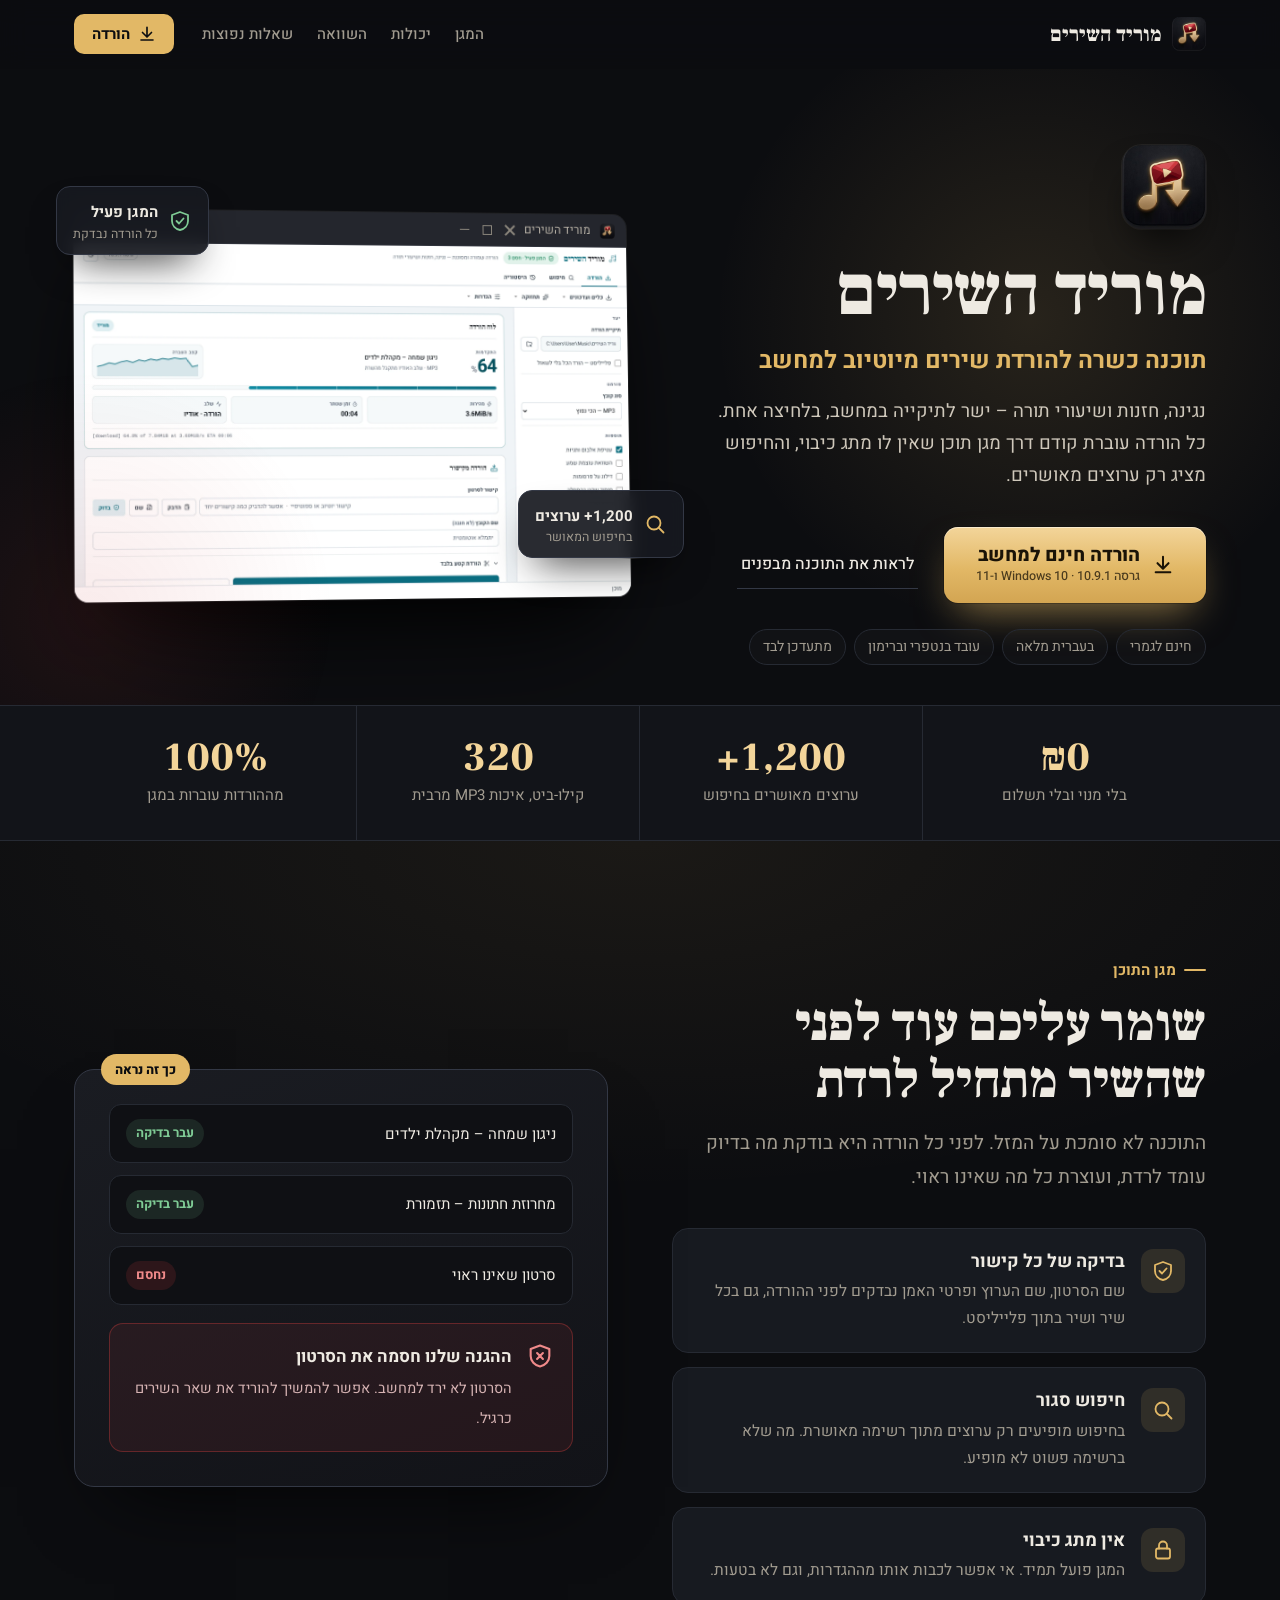
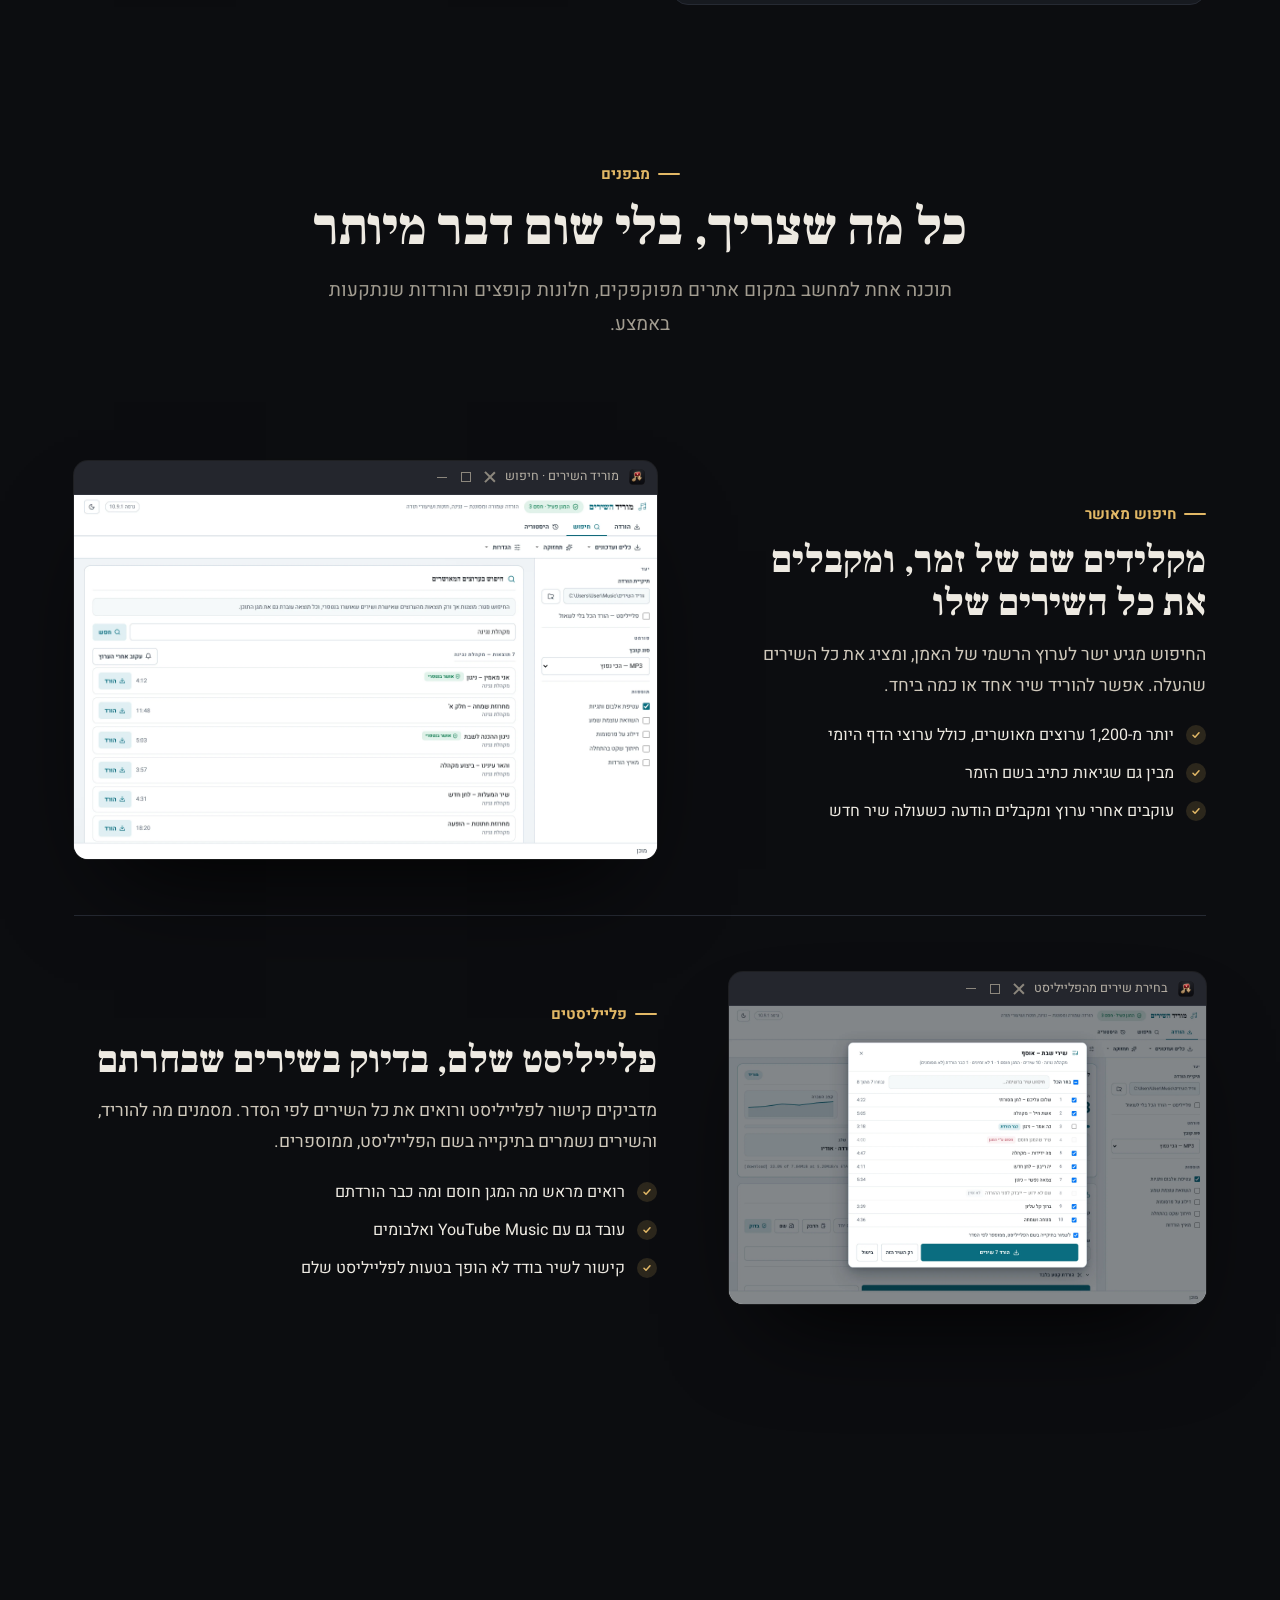
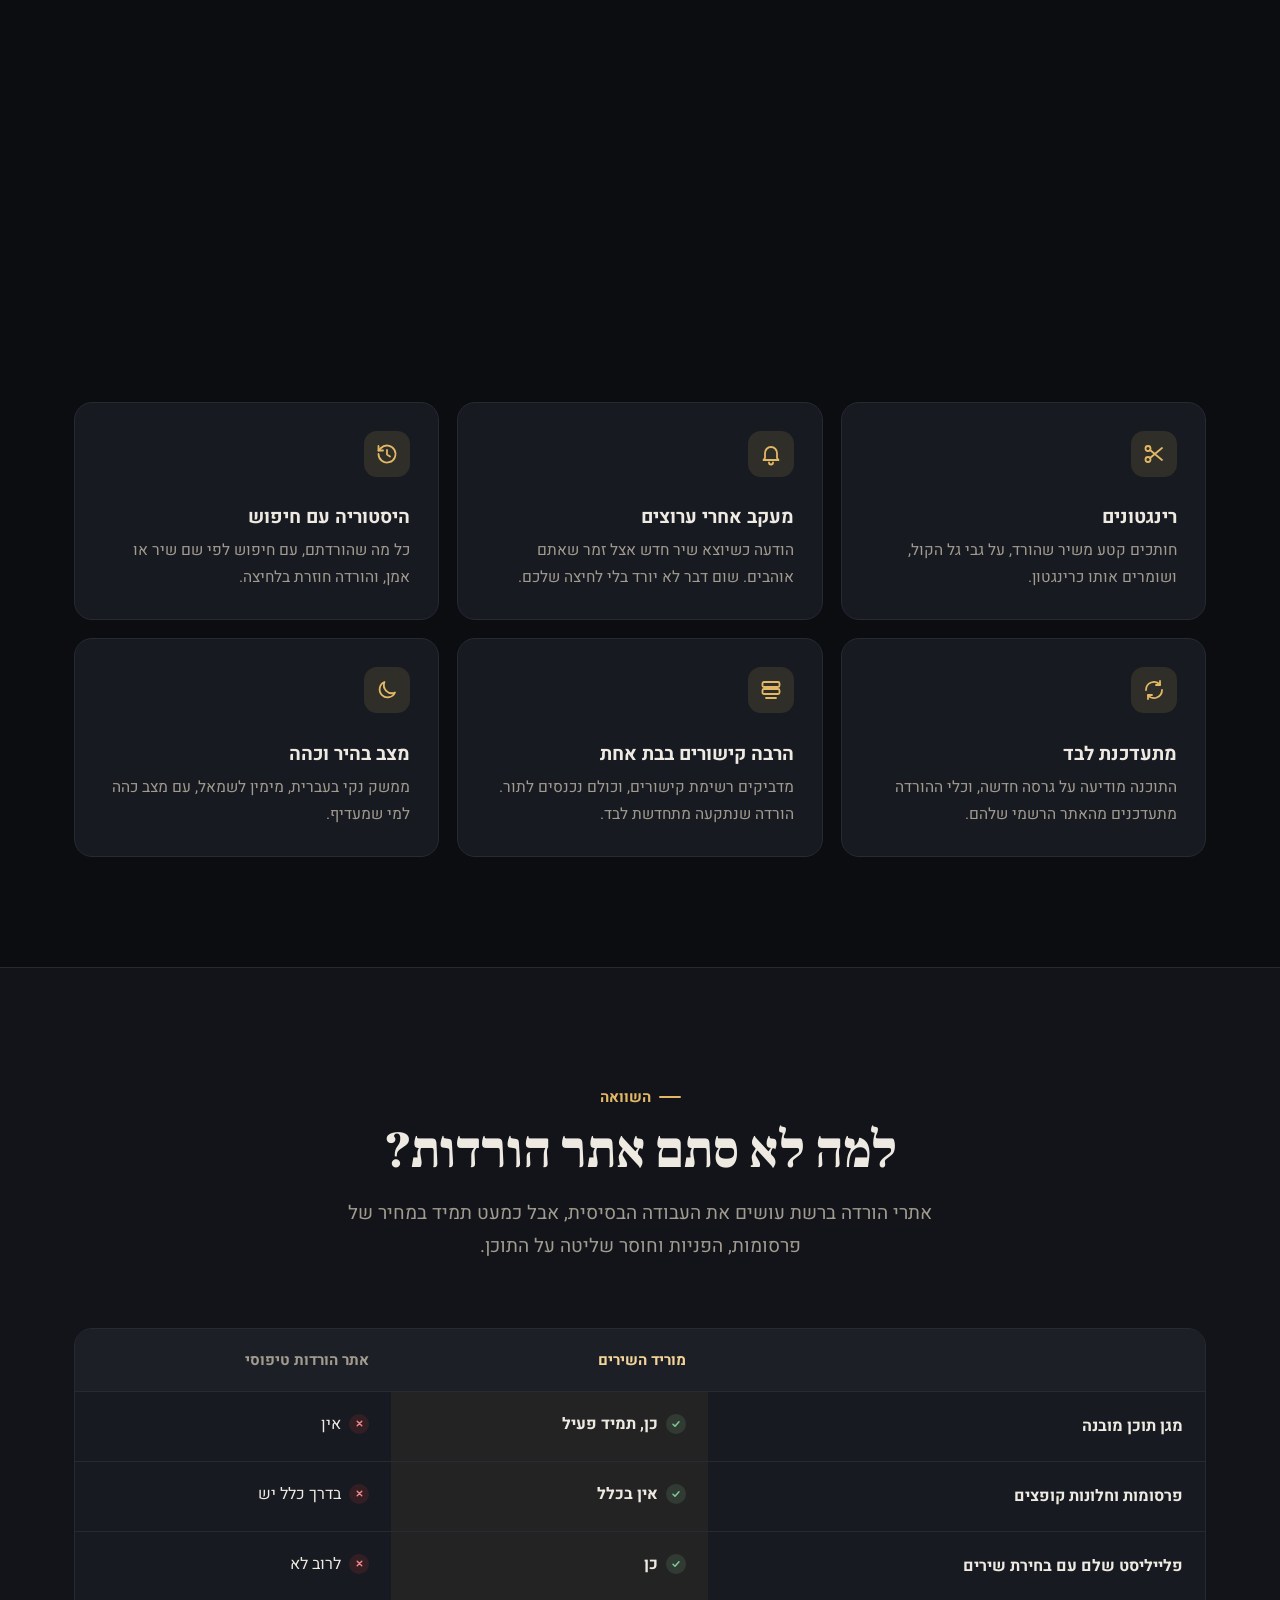
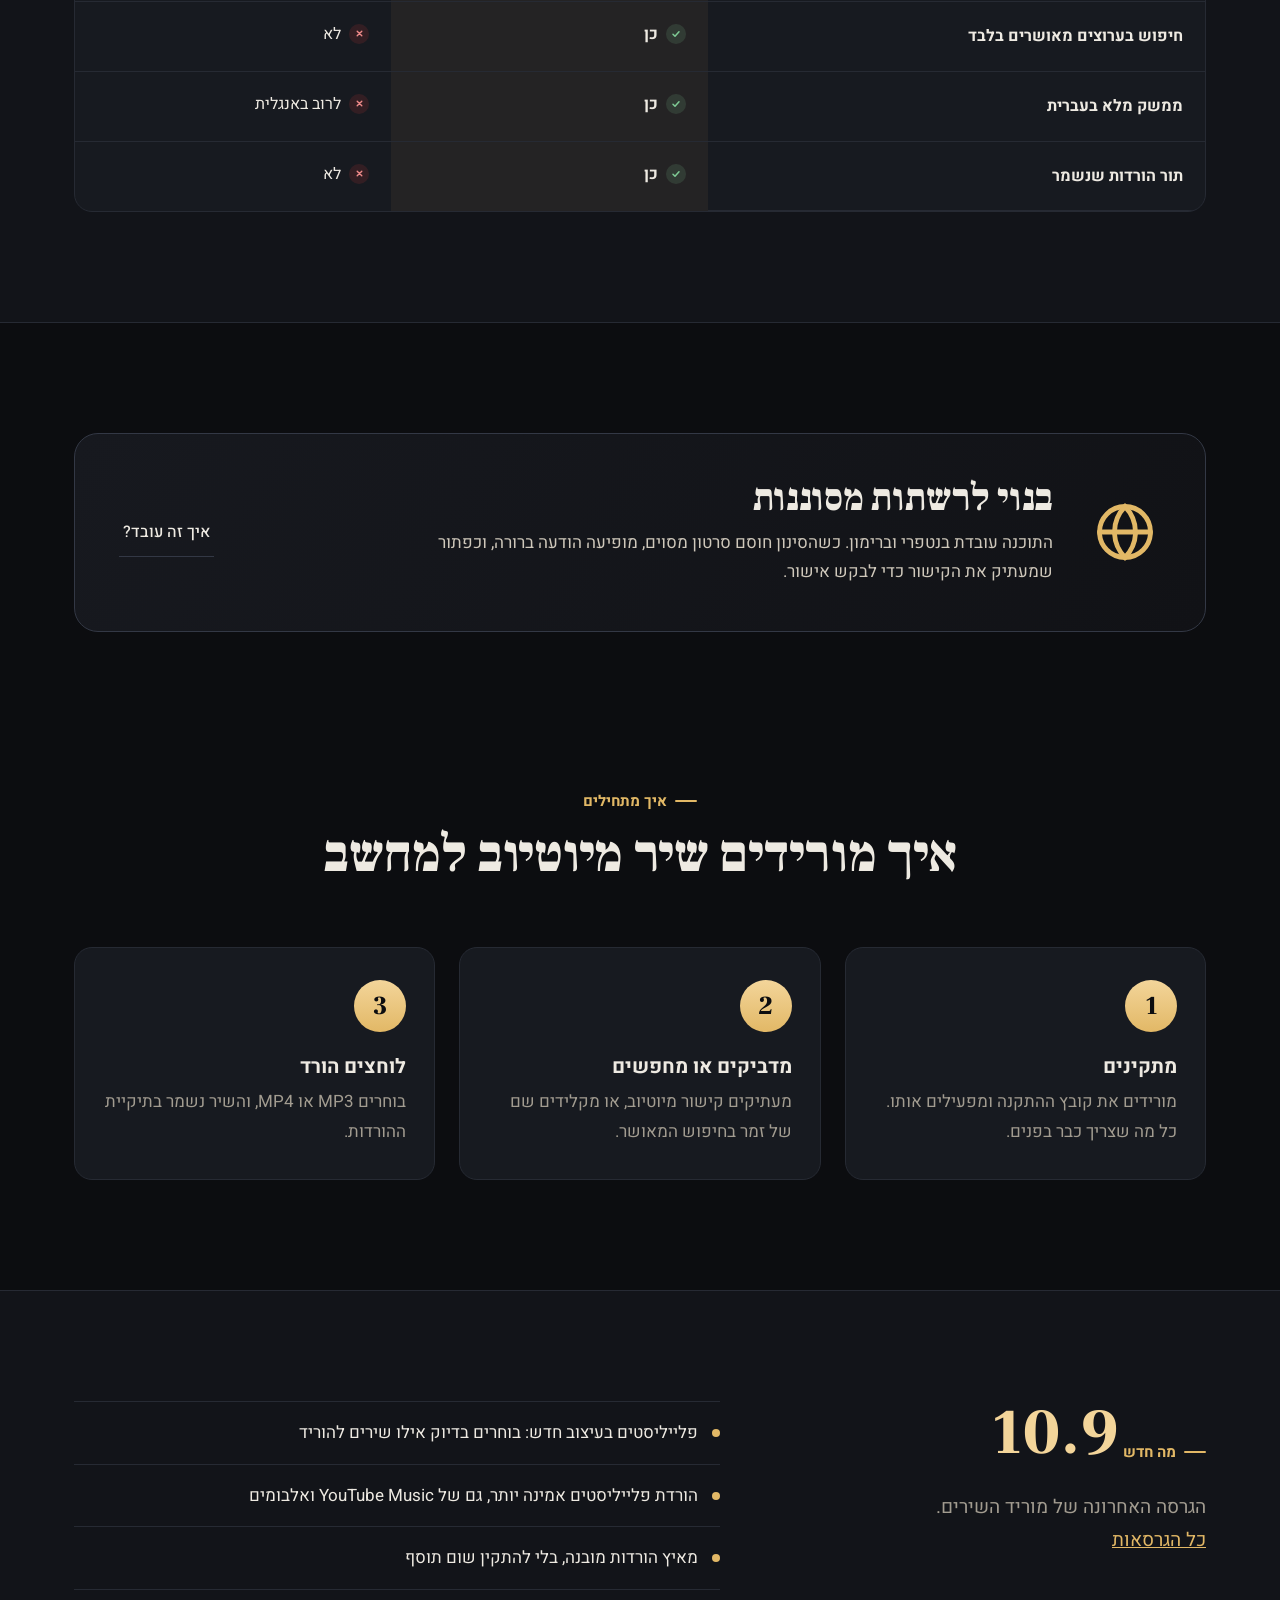
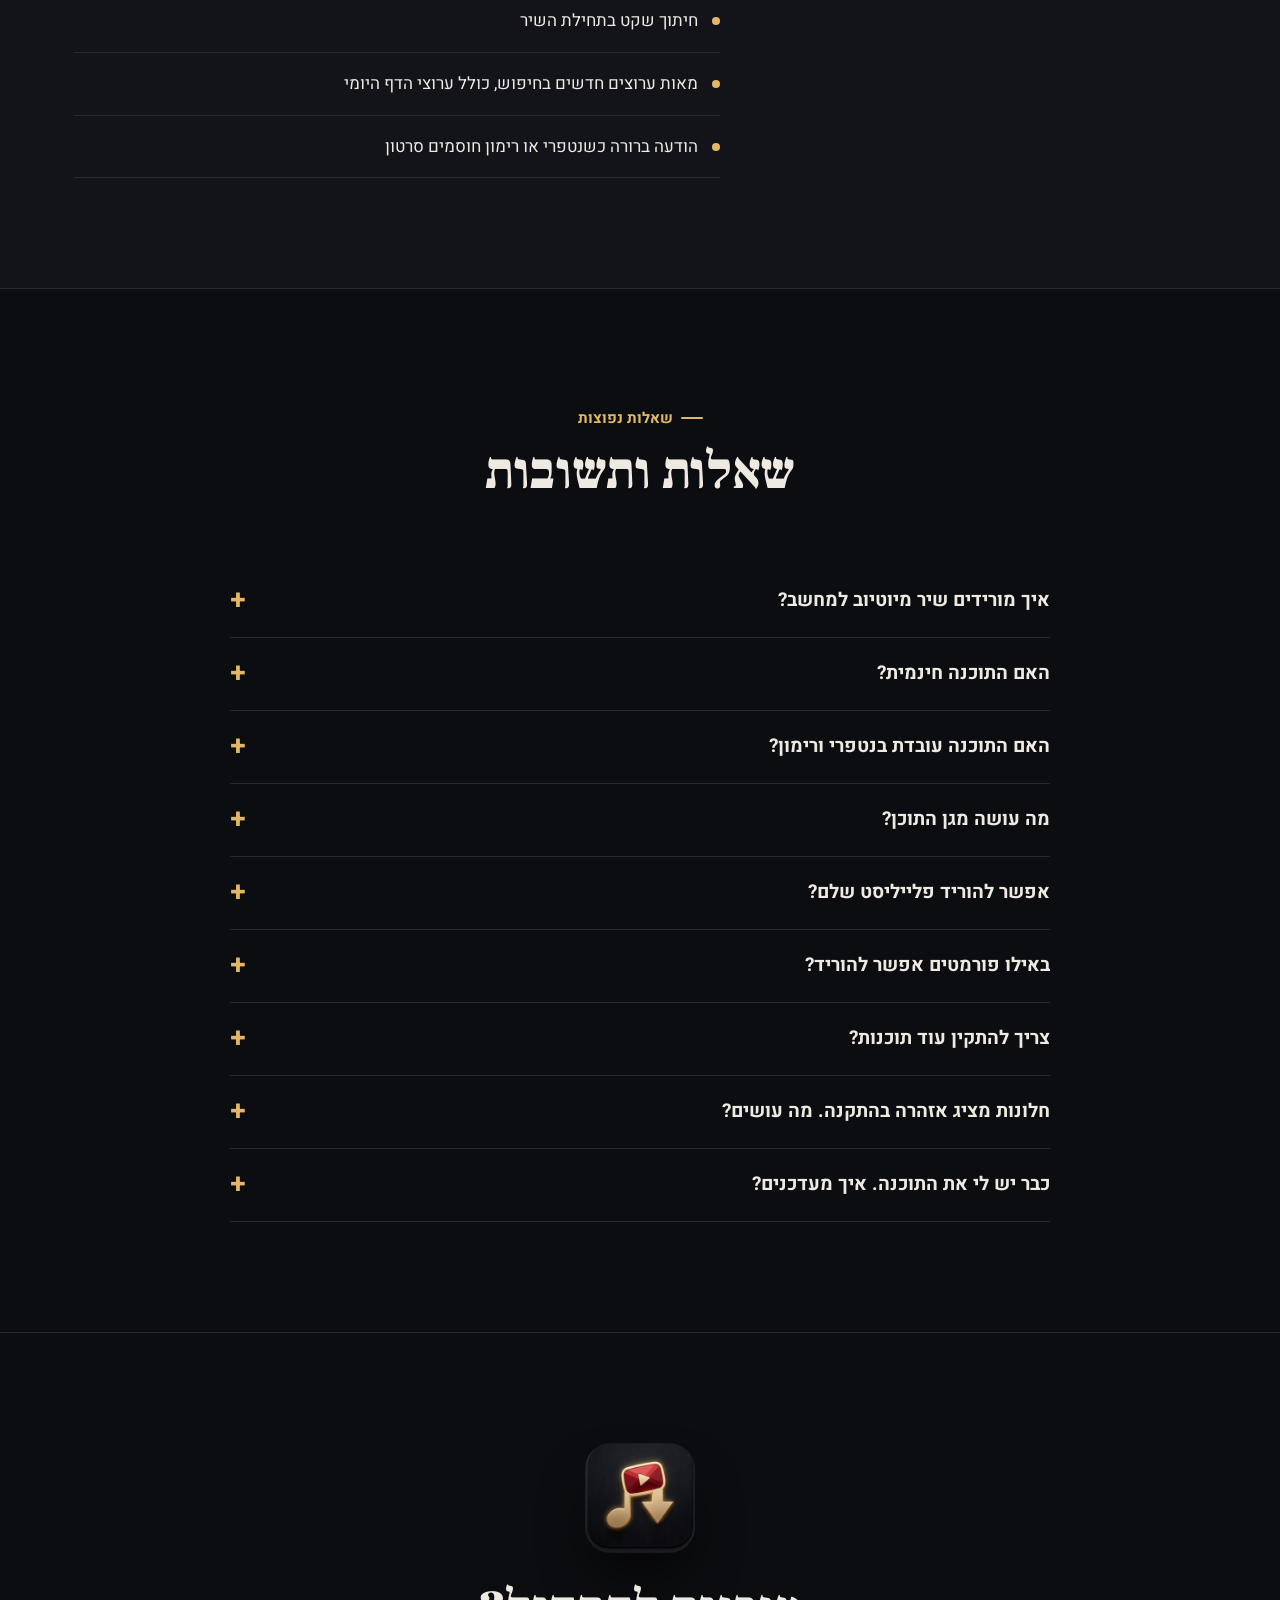
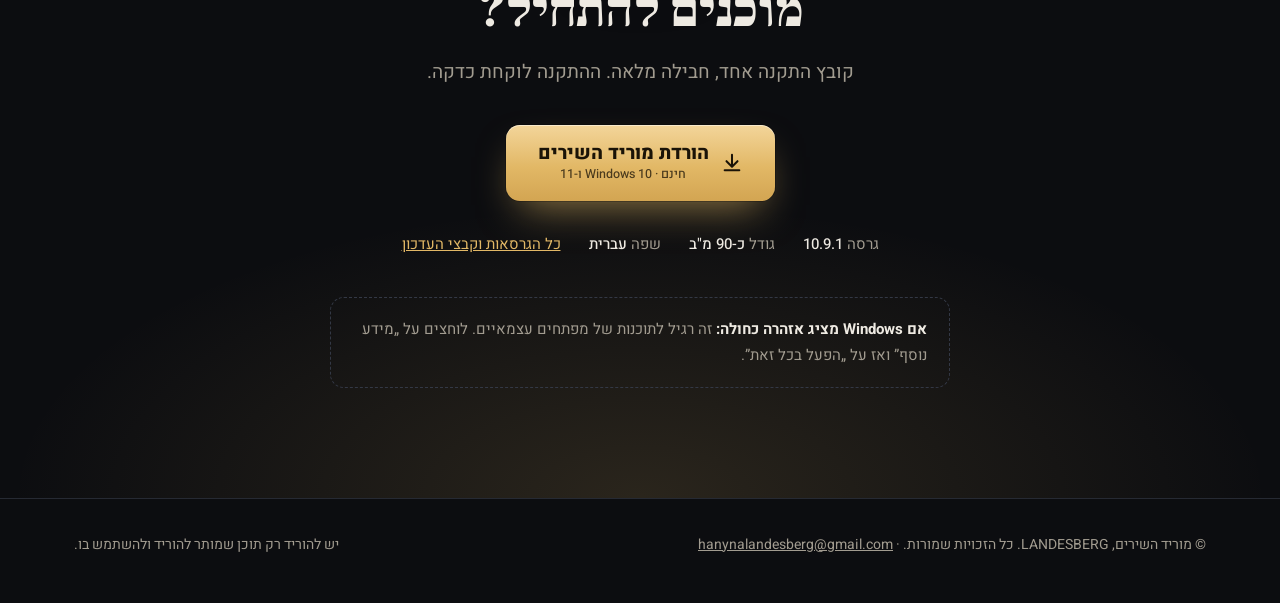
==== index.html @ d79c1d3d "דף הנחיתה: שם ומייל בתחתית Co-Authored-By: Claude Opus 5.5 <noreply@anthropic.com> Claude-Session: h" ====
<!doctype html>
<html lang="he" dir="rtl">
<head>
<meta charset="utf-8">
<meta name="viewport" content="width=device-width, initial-scale=1">
<title>מוריד השירים – תוכנה כשרה להורדת שירים מיוטיוב למחשב | חינם</title>
<meta name="description" content="תוכנה חינמית בעברית להורדת שירים וסרטונים מיוטיוב למחשב, עם מגן תוכן מובנה, חיפוש בערוצי מוזיקה יהודית מאושרים, הורדת פלייליסטים, MP3 ו-MP4. עובדת גם ברשתות מסוננות כמו נטפרי ורימון.">
<meta name="keywords" content="תוכנה להורדת שירים, הורדת שירים מיוטיוב, מוריד שירים, תוכנה כשרה להורדת שירים, הורדת שירים חסידיים, הורדת מוזיקה יהודית, הורדת שירים בנטפרי, המרה ל-MP3">
<link rel="canonical" href="https://hanyna.github.io/morid/">
<meta name="robots" content="index, follow, max-image-preview:large">
<meta name="theme-color" content="#0C0D10">

<meta property="og:type" content="website">
<meta property="og:locale" content="he_IL">
<meta property="og:site_name" content="מוריד השירים">
<meta property="og:title" content="מוריד השירים – תוכנה כשרה להורדת שירים מיוטיוב">
<meta property="og:description" content="מורידים שירים מיוטיוב למחשב בלחיצה, עם מגן תוכן מובנה. חינם, בעברית, עובד גם בנטפרי.">
<meta property="og:url" content="https://hanyna.github.io/morid/">
<meta property="og:image" content="https://hanyna.github.io/morid/og.png">
<meta property="og:image:width" content="1200">
<meta property="og:image:height" content="630">
<meta name="twitter:card" content="summary_large_image">

<link rel="icon" href="favicon.ico" sizes="any">
<link rel="icon" href="favicon-48.png" type="image/png" sizes="48x48">
<link rel="icon" href="favicon-96.png" type="image/png" sizes="96x96">
<link rel="icon" href="icon-192.png" type="image/png" sizes="192x192">
<link rel="apple-touch-icon" href="apple-touch-icon.png">
<link rel="preload" href="fonts/heebo-hebrew-400-normal.woff2" as="font" type="font/woff2" crossorigin>
<link rel="preload" href="fonts/frank-ruhl-libre-hebrew-900-normal.woff2" as="font" type="font/woff2" crossorigin>

<script type="application/ld+json">
{
  "@context": "https://schema.org",
  "@type": "SoftwareApplication",
  "name": "מוריד השירים",
  "alternateName": ["Morid Hashirim", "מוריד שירים"],
  "description": "תוכנה חינמית בעברית להורדת שירים וסרטונים מיוטיוב למחשב, עם מגן תוכן מובנה וחיפוש בערוצי מוזיקה יהודית מאושרים.",
  "applicationCategory": "MultimediaApplication",
  "operatingSystem": "Windows 10, Windows 11",
  "inLanguage": "he",
  "softwareVersion": "10.9.1",
  "url": "https://hanyna.github.io/morid/",
  "image": "https://hanyna.github.io/morid/logo.png",
  "screenshot": "https://hanyna.github.io/morid/shots/main.webp",
  "downloadUrl": "https://github.com/hanyna/morid/releases/latest",
  "offers": { "@type": "Offer", "price": "0", "priceCurrency": "ILS" },
  "author": { "@type": "Person", "name": "LANDESBERG" }
}
</script>
<script type="application/ld+json">
{
  "@context": "https://schema.org",
  "@type": "FAQPage",
  "mainEntity": [
    { "@type": "Question", "name": "איך מורידים שיר מיוטיוב למחשב?",
      "acceptedAnswer": { "@type": "Answer", "text": "מתקינים את מוריד השירים, מעתיקים את הקישור של השיר מיוטיוב ומדביקים אותו בתוכנה, בוחרים MP3 או MP4 ולוחצים הורד. השיר נשמר בתיקיית ההורדות." } },
    { "@type": "Question", "name": "האם התוכנה חינמית?",
      "acceptedAnswer": { "@type": "Answer", "text": "כן. התוכנה חינמית לגמרי, בלי מנוי ובלי תשלום." } },
    { "@type": "Question", "name": "האם התוכנה עובדת בנטפרי ורימון?",
      "acceptedAnswer": { "@type": "Answer", "text": "כן, התוכנה מותאמת לעבודה ברשתות מסוננות. כשהסינון חוסם סרטון מסוים, התוכנה מודיעה על כך ומאפשרת להעתיק את הקישור כדי לבקש אישור." } },
    { "@type": "Question", "name": "מה עושה מגן התוכן?",
      "acceptedAnswer": { "@type": "Answer", "text": "לפני כל הורדה התוכנה בודקת את שם הסרטון, הערוץ ופרטי האמן, וחוסמת תוכן שאינו ראוי. המגן פועל תמיד ואי אפשר לכבות אותו." } },
    { "@type": "Question", "name": "אפשר להוריד פלייליסט שלם?",
      "acceptedAnswer": { "@type": "Answer", "text": "כן. מדביקים קישור לפלייליסט, בוחרים אילו שירים להוריד, והם נשמרים בתיקייה בשם הפלייליסט, ממוספרים לפי הסדר." } },
    { "@type": "Question", "name": "באילו פורמטים אפשר להוריד?",
      "acceptedAnswer": { "@type": "Answer", "text": "שמע ב-MP3 באיכות לבחירה עד 320 קילו-ביט, וסרטונים ב-MP4 שמתנגנים בכל מחשב, ועוד פורמטים נוספים." } },
    { "@type": "Question", "name": "צריך להתקין עוד תוכנות?",
      "acceptedAnswer": { "@type": "Answer", "text": "לא. כל מה שהתוכנה צריכה כלול בקובץ ההתקנה, והכלים מתעדכנים לבד." } },
    { "@type": "Question", "name": "חלונות מציג אזהרה בהתקנה. מה עושים?",
      "acceptedAnswer": { "@type": "Answer", "text": "זו אזהרה רגילה לתוכנות של מפתחים עצמאיים. לוחצים על 'מידע נוסף' ואז על 'הפעל בכל זאת'." } }
  ]
}
</script>

<style>
@font-face{font-family:Heebo;font-weight:400;font-display:swap;src:url(fonts/heebo-hebrew-400-normal.woff2) format("woff2");unicode-range:U+0307-0308,U+0590-05FF,U+200C-2010,U+20AA,U+25CC,U+FB1D-FB4F}
@font-face{font-family:Heebo;font-weight:400;font-display:swap;src:url(fonts/heebo-latin-400-normal.woff2) format("woff2");unicode-range:U+0000-00FF,U+2000-206F,U+2190-21FF}
@font-face{font-family:Heebo;font-weight:500;font-display:swap;src:url(fonts/heebo-hebrew-500-normal.woff2) format("woff2");unicode-range:U+0307-0308,U+0590-05FF,U+200C-2010,U+20AA,U+25CC,U+FB1D-FB4F}
@font-face{font-family:Heebo;font-weight:500;font-display:swap;src:url(fonts/heebo-latin-500-normal.woff2) format("woff2");unicode-range:U+0000-00FF,U+2000-206F,U+2190-21FF}
@font-face{font-family:Heebo;font-weight:700;font-display:swap;src:url(fonts/heebo-hebrew-700-normal.woff2) format("woff2");unicode-range:U+0307-0308,U+0590-05FF,U+200C-2010,U+20AA,U+25CC,U+FB1D-FB4F}
@font-face{font-family:Heebo;font-weight:700;font-display:swap;src:url(fonts/heebo-latin-700-normal.woff2) format("woff2");unicode-range:U+0000-00FF,U+2000-206F,U+2190-21FF}
@font-face{font-family:Heebo;font-weight:800;font-display:swap;src:url(fonts/heebo-hebrew-800-normal.woff2) format("woff2");unicode-range:U+0307-0308,U+0590-05FF,U+200C-2010,U+20AA,U+25CC,U+FB1D-FB4F}
@font-face{font-family:Heebo;font-weight:800;font-display:swap;src:url(fonts/heebo-latin-800-normal.woff2) format("woff2");unicode-range:U+0000-00FF,U+2000-206F,U+2190-21FF}
@font-face{font-family:"Frank Ruhl Libre";font-weight:900;font-display:swap;src:url(fonts/frank-ruhl-libre-hebrew-900-normal.woff2) format("woff2");unicode-range:U+0307-0308,U+0590-05FF,U+200C-2010,U+20AA,U+25CC,U+FB1D-FB4F}
@font-face{font-family:"Frank Ruhl Libre";font-weight:900;font-display:swap;src:url(fonts/frank-ruhl-libre-latin-900-normal.woff2) format("woff2");unicode-range:U+0000-00FF,U+2000-206F,U+2190-21FF}

/* הצבעים לקוחים מהלוגו: שחור עמוק, זהב חם ואדום */
:root{
  --ink:#0C0D10;
  --ink-2:#121419;
  --panel:#171A20;
  --rule:#262A33;
  --rule-2:#333845;
  --text:#EEEAE2;
  --muted:#A29C90;
  --gold:#E2B866;
  --gold-hi:#F3D59A;
  --gold-lo:#9C7A3A;
  --red:#C53A3A;
  --green:#7FCB95;
  --serif:"Frank Ruhl Libre","David Libre",Georgia,serif;
  --sans:Heebo,"Segoe UI",Arial,sans-serif;
  --wrap:1180px;
}
*{box-sizing:border-box}
html{scroll-behavior:smooth;scroll-padding-top:80px}
body{margin:0;background:var(--ink);color:var(--text);font:400 17px/1.75 var(--sans);-webkit-font-smoothing:antialiased;overflow-x:hidden}
img{max-width:100%;display:block}
a{color:var(--gold)}
:focus-visible{outline:2px solid var(--gold);outline-offset:3px;border-radius:6px}
.wrap{max-width:var(--wrap);margin:0 auto;padding:0 24px}
.skip{position:absolute;inset-inline-start:-999px}
.skip:focus{inset-inline-start:16px;top:12px;background:var(--gold);color:var(--ink);padding:6px 12px;z-index:99}
.ic{width:24px;height:24px;flex:none}

/* ---------- כותרת דביקה ---------- */
.top{position:sticky;top:0;z-index:50;background:rgba(12,13,16,.82);backdrop-filter:saturate(1.4) blur(14px);-webkit-backdrop-filter:saturate(1.4) blur(14px);border-bottom:1px solid transparent;transition:border-color .2s}
.top.scrolled{border-bottom-color:var(--rule)}
.top .wrap{display:flex;align-items:center;gap:28px;height:68px}
.brand{display:flex;align-items:center;gap:10px;text-decoration:none;color:var(--text);font:900 21px/1 var(--serif)}
.brand img{width:34px;height:34px;border-radius:8px}
.top nav{display:flex;gap:24px;margin-inline-start:auto}
.top nav a{color:var(--muted);text-decoration:none;font-size:15px;font-weight:500}
.top nav a:hover{color:var(--text)}
.top .mini{display:inline-flex;align-items:center;gap:8px;background:var(--gold);color:var(--ink);text-decoration:none;font:700 15px/1 var(--sans);padding:11px 18px;border-radius:10px}
.top .mini .ic{width:18px;height:18px}

/* ---------- כפתורים ---------- */
.btn{display:inline-flex;align-items:center;justify-content:center;gap:12px;background:linear-gradient(180deg,var(--gold-hi),var(--gold) 55%,#D3A552);color:#1A1307;font:800 19px/1 var(--sans);padding:19px 32px;border-radius:14px;text-decoration:none;box-shadow:0 1px 0 rgba(255,255,255,.5) inset,0 0 0 1px rgba(0,0,0,.25),0 18px 40px -14px rgba(226,184,102,.65);transition:transform .15s,box-shadow .15s}
.btn:hover{transform:translateY(-2px);box-shadow:0 1px 0 rgba(255,255,255,.5) inset,0 0 0 1px rgba(0,0,0,.25),0 24px 50px -14px rgba(226,184,102,.8)}
.btn .ic{width:22px;height:22px}
.btn small{display:block;font:500 12.5px/1.2 var(--sans);opacity:.75;margin-top:4px}
.ghost{display:inline-flex;align-items:center;gap:8px;color:var(--text);text-decoration:none;font:500 16px var(--sans);padding:12px 4px;border-bottom:1px solid var(--rule-2)}
.ghost:hover{border-color:var(--gold);color:var(--gold-hi)}

/* ---------- פתיח ---------- */
.hero{position:relative;padding:76px 0 40px;overflow:hidden}
.hero::before{content:"";position:absolute;inset:-200px -200px auto auto;width:900px;height:900px;background:radial-gradient(closest-side,rgba(226,184,102,.13),transparent 70%);pointer-events:none}
.hero::after{content:"";position:absolute;inset:auto auto -260px -260px;width:700px;height:700px;background:radial-gradient(closest-side,rgba(197,58,58,.10),transparent 70%);pointer-events:none}
.hero-grid{position:relative;display:grid;grid-template-columns:minmax(0,1fr) minmax(0,1.15fr);gap:56px;align-items:center}
.hero-logo{width:84px;height:84px;border-radius:20px;margin-bottom:26px;box-shadow:0 20px 40px -16px rgba(0,0,0,.9),0 0 0 1px rgba(255,255,255,.06)}
h1{font:900 clamp(44px,5.6vw,74px)/1.02 var(--serif);margin:0;letter-spacing:-.5px}
.tag{font:700 clamp(19px,2vw,24px)/1.4 var(--sans);color:var(--gold);margin:16px 0 18px}
.lede{font-size:18.5px;color:#CFC8BB;max-width:31em;margin:0 0 34px}
.cta{display:flex;flex-wrap:wrap;align-items:center;gap:16px 26px}
.facts{list-style:none;padding:0;margin:26px 0 0;display:flex;flex-wrap:wrap;gap:8px}
.facts li{font-size:14px;color:var(--muted);border:1px solid var(--rule);border-radius:99px;padding:5px 13px;background:rgba(255,255,255,.02)}

/* חלון התוכנה */
.window{position:relative;border-radius:14px;background:#1D1F25;box-shadow:0 0 0 1px rgba(255,255,255,.08),0 60px 120px -40px rgba(0,0,0,.95),0 30px 60px -30px rgba(0,0,0,.7);overflow:hidden}
.window .bar{display:flex;align-items:center;gap:10px;height:34px;padding:0 12px;background:#24262D;border-bottom:1px solid #30333C;font-size:12.5px;color:#B7B1A6}
.window .bar img{width:16px;height:16px;border-radius:3px}
.window .bar .ctl{margin-inline-start:auto;display:flex;gap:14px;direction:ltr}
.window .bar .ctl i{width:10px;height:10px;border:1.5px solid #8C877D;display:block}
.window .bar .ctl i:first-child{height:0;border-width:1.5px 0 0;align-self:center}
.window .bar .ctl i:last-child{border:0;position:relative}
.window .bar .ctl i:last-child::before,.window .bar .ctl i:last-child::after{content:"";position:absolute;left:4px;top:-2px;width:1.5px;height:14px;background:#8C877D;transform:rotate(45deg)}
.window .bar .ctl i:last-child::after{transform:rotate(-45deg)}
.window .shot{display:block;width:100%;height:auto;aspect-ratio:var(--ar,16/10);object-fit:cover;object-position:top center;background:#EEF1F4}
.zoom{all:unset;cursor:zoom-in;display:block}
.zoom:focus-visible{outline:2px solid var(--gold);outline-offset:4px;border-radius:14px}
.hero .window{transform:perspective(1800px) rotateY(6deg) rotateX(2deg);transform-origin:left center}
.float{position:absolute;display:flex;align-items:center;gap:10px;background:rgba(23,26,32,.92);backdrop-filter:blur(8px);border:1px solid var(--rule-2);border-radius:14px;padding:12px 16px;font-size:14px;box-shadow:0 20px 40px -18px rgba(0,0,0,.9);white-space:nowrap}
.float b{display:block;font-size:15px}
.float small{display:block;color:var(--muted);font-size:12.5px;line-height:1.3}
.float .ic{color:var(--gold)}
.float.f1{inset-inline-start:-34px;bottom:44px}
.float.f2{inset-inline-end:-18px;top:-22px}
.float.f2 .ic{color:var(--green)}

/* ---------- רצועת מספרים ---------- */
.stats{border-block:1px solid var(--rule);background:var(--ink-2)}
.stats ul{list-style:none;margin:0;padding:0;display:grid;grid-template-columns:repeat(4,1fr)}
.stats li{padding:30px 24px;text-align:center;border-inline-start:1px solid var(--rule)}
.stats li:first-child{border-inline-start:0}
.stats b{display:block;font:900 40px/1.1 var(--serif);color:var(--gold-hi);font-variant-numeric:tabular-nums}
.stats span{color:var(--muted);font-size:15px}

/* ---------- קטעים ---------- */
section{padding:110px 0}
.eyebrow{display:inline-flex;align-items:center;gap:8px;color:var(--gold);font:700 15px var(--sans);margin-bottom:14px}
.eyebrow::before{content:"";width:22px;height:2px;background:var(--gold);border-radius:2px}
h2{font:900 clamp(34px,4.2vw,52px)/1.1 var(--serif);margin:0 0 18px;letter-spacing:-.3px}
.intro{color:var(--muted);font-size:19px;max-width:34em;margin:0}
.head-c{text-align:center;margin:0 auto 64px;max-width:760px}
.head-c .intro{margin:0 auto}

/* ---------- המגן ---------- */
.shield-sec{background:radial-gradient(1200px 500px at 50% 0,rgba(226,184,102,.07),transparent 70%)}
.shield-grid{display:grid;grid-template-columns:1fr 1fr;gap:64px;align-items:center}
.layers{list-style:none;margin:34px 0 0;padding:0;display:grid;gap:14px}
.layers li{display:grid;grid-template-columns:44px 1fr;gap:4px 16px;padding:20px;border:1px solid var(--rule);border-radius:16px;background:var(--panel)}
.layers .ic{width:44px;height:44px;padding:10px;border-radius:12px;background:rgba(226,184,102,.12);color:var(--gold);grid-row:span 2}
.layers h3{margin:0;font:700 18px/1.4 var(--sans)}
.layers p{margin:0;color:var(--muted);font-size:15.5px}
.blocked{position:relative;border-radius:20px;padding:34px;background:linear-gradient(160deg,#1A1C22,#121318);border:1px solid var(--rule-2);box-shadow:0 40px 80px -40px rgba(0,0,0,.9)}
.blocked .row{display:flex;align-items:center;gap:14px;padding:14px 16px;border-radius:12px;background:#0F1014;border:1px solid var(--rule);margin-bottom:12px;font-size:15px}
.blocked .row .t{flex:1;min-width:0;overflow:hidden;text-overflow:ellipsis;white-space:nowrap}
.blocked .row .st{font-size:13px;font-weight:700;padding:3px 10px;border-radius:99px;white-space:nowrap}
.ok{color:var(--green);background:rgba(127,203,149,.12)}
.no{color:#F08A8A;background:rgba(197,58,58,.16)}
.blocked .msg{margin-top:18px;display:flex;gap:14px;align-items:flex-start;padding:18px;border-radius:14px;background:rgba(197,58,58,.10);border:1px solid rgba(197,58,58,.4)}
.blocked .msg .ic{color:#F08A8A;width:28px;height:28px}
.blocked .msg b{display:block;margin-bottom:2px}
.blocked .msg span{color:#D6B3B3;font-size:14.5px}
.blocked .badge{position:absolute;top:-16px;inset-inline-end:26px;background:var(--gold);color:var(--ink);font:800 13px var(--sans);padding:6px 14px;border-radius:99px}

/* ---------- מצגת יכולות ---------- */
.feature{display:grid;grid-template-columns:minmax(0,.9fr) minmax(0,1.1fr);gap:72px;align-items:center;padding:56px 0}
.feature + .feature{border-top:1px solid var(--rule)}
.feature.flip > :first-child{order:2}
.feature h3{font:900 clamp(28px,3vw,38px)/1.15 var(--serif);margin:0 0 14px}
.feature p{color:#CFC8BB;margin:0 0 20px;font-size:17.5px}
.ticks{list-style:none;margin:0;padding:0;display:grid;gap:10px}
.ticks li{display:flex;gap:12px;align-items:flex-start;color:var(--text);font-size:16px}
.ticks li::before{content:"";flex:none;width:20px;height:20px;margin-top:4px;border-radius:50%;background:rgba(226,184,102,.15) url("data:image/svg+xml,%3Csvg xmlns='http://www.w3.org/2000/svg' viewBox='0 0 24 24' fill='none' stroke='%23E2B866' stroke-width='3' stroke-linecap='round' stroke-linejoin='round'%3E%3Cpath d='M6 12.5l4 4 8-9'/%3E%3C/svg%3E") center/12px no-repeat}
.feature .window{box-shadow:0 0 0 1px rgba(255,255,255,.08),0 50px 100px -40px rgba(0,0,0,.95)}

/* ---------- רשת יכולות קטנות ---------- */
.grid{display:grid;grid-template-columns:repeat(3,1fr);gap:18px}
.card{padding:28px;border:1px solid var(--rule);border-radius:18px;background:var(--panel);transition:border-color .2s}
.card:hover{border-color:var(--rule-2)}
.card .ic{width:46px;height:46px;padding:11px;border-radius:13px;background:rgba(226,184,102,.12);color:var(--gold);margin-bottom:18px}
.card h3{margin:0 0 6px;font:700 19px/1.4 var(--sans)}
.card p{margin:0;color:var(--muted);font-size:15.5px}

/* ---------- השוואה ---------- */
.compare{width:100%;border-collapse:separate;border-spacing:0;border:1px solid var(--rule);border-radius:18px;overflow:hidden;background:var(--panel)}
.compare th,.compare td{padding:18px 22px;text-align:start;border-bottom:1px solid var(--rule);font-size:16px}
.compare tr:last-child td{border-bottom:0}
.compare thead th{background:#1C1F26;font-weight:700;font-size:15px;color:var(--muted)}
.compare thead th.us{color:var(--gold-hi)}
.compare td.us{background:rgba(226,184,102,.06);font-weight:700}
.compare .y,.compare .n{display:inline-flex;align-items:center;gap:8px}
.compare .y::before,.compare .n::before{content:"";width:20px;height:20px;border-radius:50%;flex:none}
.compare .y::before{background:rgba(127,203,149,.15) url("data:image/svg+xml,%3Csvg xmlns='http://www.w3.org/2000/svg' viewBox='0 0 24 24' fill='none' stroke='%237FCB95' stroke-width='3' stroke-linecap='round' stroke-linejoin='round'%3E%3Cpath d='M6 12.5l4 4 8-9'/%3E%3C/svg%3E") center/12px no-repeat}
.compare .n::before{background:rgba(197,58,58,.16) url("data:image/svg+xml,%3Csvg xmlns='http://www.w3.org/2000/svg' viewBox='0 0 24 24' fill='none' stroke='%23F08A8A' stroke-width='3' stroke-linecap='round'%3E%3Cpath d='M7 7l10 10M17 7L7 17'/%3E%3C/svg%3E") center/11px no-repeat}
.compare-note{color:var(--muted);font-size:14px;margin:14px 0 0}

/* ---------- נטפרי ---------- */
.net{display:grid;grid-template-columns:auto 1fr auto;gap:36px;align-items:center;padding:44px;border-radius:24px;border:1px solid var(--rule-2);background:linear-gradient(120deg,#17191F,#111216)}
.net .ic{width:72px;height:72px;color:var(--gold)}
.net h2{font-size:clamp(28px,3vw,38px);margin-bottom:8px}
.net p{margin:0;color:#CFC8BB;max-width:40em}

/* ---------- שלבים ---------- */
.steps{counter-reset:s;list-style:none;margin:0;padding:0;display:grid;grid-template-columns:repeat(3,1fr);gap:24px;position:relative}
.steps li{counter-increment:s;position:relative;padding:32px 28px;border-radius:18px;border:1px solid var(--rule);background:var(--panel)}
.steps li::before{content:counter(s);display:grid;place-items:center;width:52px;height:52px;border-radius:50%;margin-bottom:20px;font:900 26px/1 var(--serif);color:var(--ink);background:linear-gradient(180deg,var(--gold-hi),var(--gold))}
.steps h3{margin:0 0 6px;font:700 20px var(--sans)}
.steps p{margin:0;color:var(--muted)}

/* ---------- מה חדש ---------- */
.news{display:grid;grid-template-columns:.8fr 1.2fr;gap:56px;align-items:start}
.ver{display:inline-block;font:900 64px/1 var(--serif);color:var(--gold-hi)}
.news ul{list-style:none;margin:0;padding:0;border-top:1px solid var(--rule)}
.news li{padding:16px 0;border-bottom:1px solid var(--rule);display:flex;gap:14px}
.news li::before{content:"";flex:none;width:8px;height:8px;margin-top:11px;border-radius:50%;background:var(--gold)}

/* ---------- שאלות ---------- */
.faq{max-width:820px;margin:0 auto}
.faq details{border-bottom:1px solid var(--rule)}
.faq summary{cursor:pointer;list-style:none;padding:22px 0;font:700 19px/1.4 var(--sans);display:flex;justify-content:space-between;gap:20px}
.faq summary::-webkit-details-marker{display:none}
.faq summary::after{content:"+";color:var(--gold);font-size:28px;line-height:1;transition:transform .2s}
.faq details[open] summary::after{transform:rotate(45deg)}
.faq details p{margin:0 0 24px;color:#CFC8BB;max-width:44em}

/* ---------- הורדה ---------- */
.get{position:relative;overflow:hidden;text-align:center;border-top:1px solid var(--rule);background:radial-gradient(900px 420px at 50% 100%,rgba(226,184,102,.14),transparent 70%)}
.get .logo{width:110px;height:110px;border-radius:26px;margin:0 auto 28px;box-shadow:0 30px 60px -20px rgba(0,0,0,.95)}
.get .intro{margin:0 auto 36px}
.spec{list-style:none;display:flex;flex-wrap:wrap;justify-content:center;gap:10px 28px;padding:0;margin:30px 0 0;color:var(--muted);font-size:15px}
.spec b{color:var(--text);font-weight:500}
.warn{max-width:620px;margin:40px auto 0;padding:18px 22px;border-radius:14px;border:1px dashed var(--rule-2);color:var(--muted);font-size:15px;text-align:start}
.warn b{color:var(--text)}

footer{border-top:1px solid var(--rule);padding:34px 0 46px;color:var(--muted);font-size:14px}
footer .wrap{display:flex;flex-wrap:wrap;justify-content:space-between;gap:12px}
footer a{color:var(--muted)}

/* ---------- הגדלת תמונה ---------- */
dialog.lb{border:0;padding:0;background:transparent;max-width:min(1400px,94vw);max-height:92vh}
dialog.lb::backdrop{background:rgba(5,5,7,.88);backdrop-filter:blur(4px)}
dialog.lb img{max-height:88vh;width:auto;border-radius:12px;box-shadow:0 40px 100px rgba(0,0,0,.8)}
dialog.lb button{position:absolute;top:10px;inset-inline-end:10px;width:40px;height:40px;border-radius:50%;border:0;background:rgba(0,0,0,.6);color:#fff;font-size:22px;cursor:pointer}

/* ---------- כניסה ---------- */
.reveal{opacity:0;transform:translateY(18px);transition:opacity .7s ease,transform .7s ease}
.reveal.in{opacity:1;transform:none}

@media (max-width:980px){
  .hero{padding:48px 0 24px}
  .hero-grid,.shield-grid,.feature,.news{grid-template-columns:1fr;gap:40px}
  .feature.flip > :first-child{order:0}
  .hero .window{transform:none}
  .float.f1{inset-inline-start:12px;bottom:-22px}
  .float.f2{inset-inline-end:12px;top:-18px}
  .grid{grid-template-columns:1fr 1fr}
  .steps{grid-template-columns:1fr}
  .stats ul{grid-template-columns:1fr 1fr}
  .stats li:nth-child(3){border-inline-start:0}
  .stats li:nth-child(n+3){border-top:1px solid var(--rule)}
  .net{grid-template-columns:1fr;text-align:center;justify-items:center}
  .top nav{display:none}
  .top .mini{margin-inline-start:auto}
}
@media (max-width:620px){
  body{font-size:16px}
  .wrap{padding:0 16px}
  section{padding:72px 0}
  .grid{grid-template-columns:1fr}
  .btn{width:100%}
  .float{display:none}
  .stats b{font-size:32px}
  .compare th,.compare td{padding:14px 12px;font-size:14.5px}
  .blocked{padding:22px}
  .net{padding:30px 22px}
}
@media (prefers-reduced-motion:reduce){
  *{animation:none!important;transition:none!important}
  html{scroll-behavior:auto}
  .reveal{opacity:1;transform:none}
}
</style>
</head>
<body>
<a class="skip" href="#main">דלגו לתוכן</a>

<svg width="0" height="0" style="position:absolute" aria-hidden="true">
  <defs>
    <symbol id="i-down" viewBox="0 0 24 24" fill="none" stroke="currentColor" stroke-width="2.2" stroke-linecap="round" stroke-linejoin="round"><path d="M12 3v12M6 10l6 6 6-6M4 20h16"/></symbol>
    <symbol id="i-shield" viewBox="0 0 24 24" fill="none" stroke="currentColor" stroke-width="1.8" stroke-linecap="round" stroke-linejoin="round"><path d="M12 3l8 3v6c0 4.5-3.4 8-8 9-4.6-1-8-4.5-8-9V6z"/><path d="M8.5 12l2.5 2.5 4.5-5"/></symbol>
    <symbol id="i-shield-x" viewBox="0 0 24 24" fill="none" stroke="currentColor" stroke-width="1.8" stroke-linecap="round" stroke-linejoin="round"><path d="M12 3l8 3v6c0 4.5-3.4 8-8 9-4.6-1-8-4.5-8-9V6z"/><path d="M9.5 9.5l5 5M14.5 9.5l-5 5"/></symbol>
    <symbol id="i-search" viewBox="0 0 24 24" fill="none" stroke="currentColor" stroke-width="1.8" stroke-linecap="round"><circle cx="11" cy="11" r="6.5"/><path d="M16 16l4.5 4.5"/></symbol>
    <symbol id="i-list" viewBox="0 0 24 24" fill="none" stroke="currentColor" stroke-width="1.8" stroke-linecap="round"><path d="M9 6h11M9 12h11M9 18h11"/><circle cx="4.5" cy="6" r="1"/><circle cx="4.5" cy="12" r="1"/><circle cx="4.5" cy="18" r="1"/></symbol>
    <symbol id="i-net" viewBox="0 0 24 24" fill="none" stroke="currentColor" stroke-width="1.6" stroke-linecap="round"><circle cx="12" cy="12" r="8.5"/><path d="M3.5 12h17M12 3.5c2.5 2.6 3.5 5.4 3.5 8.5s-1 5.9-3.5 8.5c-2.5-2.6-3.5-5.4-3.5-8.5s1-5.9 3.5-8.5z"/></symbol>
    <symbol id="i-bolt" viewBox="0 0 24 24" fill="none" stroke="currentColor" stroke-width="1.8" stroke-linejoin="round"><path d="M13 3L5 13.5h6L10 21l8-10.5h-6z"/></symbol>
    <symbol id="i-cut" viewBox="0 0 24 24" fill="none" stroke="currentColor" stroke-width="1.8" stroke-linecap="round"><circle cx="6" cy="6.5" r="2.5"/><circle cx="6" cy="17.5" r="2.5"/><path d="M8 8l12 10M8 16L20 6"/></symbol>
    <symbol id="i-bell" viewBox="0 0 24 24" fill="none" stroke="currentColor" stroke-width="1.8" stroke-linecap="round" stroke-linejoin="round"><path d="M6 16V11a6 6 0 0112 0v5l1.5 2h-15z"/><path d="M10 20.5a2 2 0 004 0"/></symbol>
    <symbol id="i-file" viewBox="0 0 24 24" fill="none" stroke="currentColor" stroke-width="1.8" stroke-linejoin="round"><path d="M14 3H6.5v18h11V6.5z"/><path d="M14 3v3.5h3.5"/><path d="M10 16.5v-6l4-1v5.5" stroke-linecap="round"/><circle cx="9" cy="16.5" r="1.2"/><circle cx="13" cy="15" r="1.2"/></symbol>
    <symbol id="i-refresh" viewBox="0 0 24 24" fill="none" stroke="currentColor" stroke-width="1.8" stroke-linecap="round" stroke-linejoin="round"><path d="M20 12a8 8 0 01-14 5.3M4 12a8 8 0 0114-5.3"/><path d="M18 3v4h-4M6 21v-4h4"/></symbol>
    <symbol id="i-queue" viewBox="0 0 24 24" fill="none" stroke="currentColor" stroke-width="1.8" stroke-linecap="round" stroke-linejoin="round"><rect x="3.5" y="4" width="17" height="5" rx="1.5"/><rect x="3.5" y="11" width="17" height="5" rx="1.5"/><path d="M7 20h10"/></symbol>
    <symbol id="i-history" viewBox="0 0 24 24" fill="none" stroke="currentColor" stroke-width="1.8" stroke-linecap="round" stroke-linejoin="round"><path d="M3.5 12a8.5 8.5 0 102.5-6L3.5 8.5"/><path d="M3.5 4v4.5H8M12 8v4.5l3 2"/></symbol>
    <symbol id="i-moon" viewBox="0 0 24 24" fill="none" stroke="currentColor" stroke-width="1.8" stroke-linejoin="round"><path d="M20 14.5A8 8 0 019.5 4 8 8 0 1020 14.5z"/></symbol>
    <symbol id="i-check" viewBox="0 0 24 24" fill="none" stroke="currentColor" stroke-width="2.4" stroke-linecap="round" stroke-linejoin="round"><path d="M5 12.5l4.5 4.5L19 7.5"/></symbol>
    <symbol id="i-lock" viewBox="0 0 24 24" fill="none" stroke="currentColor" stroke-width="1.8" stroke-linecap="round" stroke-linejoin="round"><rect x="5" y="10.5" width="14" height="10" rx="2"/><path d="M8 10.5V7.5a4 4 0 018 0v3"/></symbol>
  </defs>
</svg>

<header class="top" id="top">
  <div class="wrap">
    <a class="brand" href="./"><img src="favicon-96.png" alt="הלוגו של מוריד השירים" width="34" height="34">מוריד השירים</a>
    <nav aria-label="ניווט ראשי">
      <a href="#shield">המגן</a>
      <a href="#features">יכולות</a>
      <a href="#compare">השוואה</a>
      <a href="#faq">שאלות נפוצות</a>
    </nav>
    <a class="mini dl-link" href="https://github.com/hanyna/morid/releases/download/v10.9/morid_setup_10.9.exe"><svg class="ic" aria-hidden="true"><use href="#i-down"/></svg>הורדה</a>
  </div>
</header>

<main id="main">

  <!-- פתיח -->
  <div class="hero">
    <div class="wrap hero-grid">
      <div>
        <img class="hero-logo" src="logo.png" alt="מוריד השירים – תוכנה להורדת שירים מיוטיוב למחשב" width="84" height="84">
        <h1>מוריד השירים</h1>
        <p class="tag">תוכנה כשרה להורדת שירים מיוטיוב למחשב</p>
        <p class="lede">נגינה, חזנות ושיעורי תורה – ישר לתיקייה במחשב, בלחיצה אחת. כל הורדה עוברת קודם דרך מגן תוכן שאין לו מתג כיבוי, והחיפוש מציג רק ערוצים מאושרים.</p>
        <div class="cta">
          <a class="btn dl-link" href="https://github.com/hanyna/morid/releases/download/v10.9/morid_setup_10.9.exe">
            <svg class="ic" aria-hidden="true"><use href="#i-down"/></svg>
            <span>הורדה חינם למחשב<small>גרסה <span class="ver-n">10.9.1</span> · Windows 10 ו-11</small></span>
          </a>
          <a class="ghost" href="#features">לראות את התוכנה מבפנים</a>
        </div>
        <ul class="facts" aria-label="בקצרה">
          <li>חינם לגמרי</li>
          <li>בעברית מלאה</li>
          <li>עובד בנטפרי וברימון</li>
          <li>מתעדכן לבד</li>
        </ul>
      </div>

      <div style="position:relative">
        <button class="zoom" data-full="shots/main.webp" aria-label="הגדלת צילום המסך של החלון הראשי">
          <div class="window">
            <div class="bar"><img src="favicon-48.png" alt="">מוריד השירים<span class="ctl" aria-hidden="true"><i></i><i></i><i></i></span></div>
            <img class="shot" src="shots/main.webp" alt="החלון הראשי של מוריד השירים בזמן הורדת שיר, עם לוח ההתקדמות ותור ההורדות" width="1280" height="800" style="--ar:16/10">
          </div>
        </button>
        <div class="float f2" aria-hidden="true"><svg class="ic"><use href="#i-shield"/></svg><span><b>המגן פעיל</b><small>כל הורדה נבדקת</small></span></div>
        <div class="float f1" aria-hidden="true"><svg class="ic"><use href="#i-search"/></svg><span><b>1,200+ ערוצים</b><small>בחיפוש המאושר</small></span></div>
      </div>
    </div>
  </div>

  <!-- מספרים -->
  <div class="stats">
    <div class="wrap">
      <ul>
        <li><b>₪0</b><span>בלי מנוי ובלי תשלום</span></li>
        <li><b>1,200+</b><span>ערוצים מאושרים בחיפוש</span></li>
        <li><b>320</b><span>קילו-ביט, איכות MP3 מרבית</span></li>
        <li><b>100%</b><span>מההורדות עוברות במגן</span></li>
      </ul>
    </div>
  </div>

  <!-- המגן -->
  <section id="shield" class="shield-sec">
    <div class="wrap shield-grid">
      <div class="reveal">
        <span class="eyebrow">מגן התוכן</span>
        <h2>שומר עליכם עוד לפני שהשיר מתחיל לרדת</h2>
        <p class="intro">התוכנה לא סומכת על המזל. לפני כל הורדה היא בודקת מה בדיוק עומד לרדת, ועוצרת כל מה שאינו ראוי.</p>
        <ul class="layers">
          <li><svg class="ic" aria-hidden="true"><use href="#i-shield"/></svg><h3>בדיקה של כל קישור</h3><p>שם הסרטון, שם הערוץ ופרטי האמן נבדקים לפני ההורדה, גם בכל שיר ושיר בתוך פלייליסט.</p></li>
          <li><svg class="ic" aria-hidden="true"><use href="#i-search"/></svg><h3>חיפוש סגור</h3><p>בחיפוש מופיעים רק ערוצים מתוך רשימה מאושרת. מה שלא ברשימה פשוט לא מופיע.</p></li>
          <li><svg class="ic" aria-hidden="true"><use href="#i-lock"/></svg><h3>אין מתג כיבוי</h3><p>המגן פועל תמיד. אי אפשר לכבות אותו מההגדרות, וגם לא בטעות.</p></li>
        </ul>
      </div>
      <div class="blocked reveal" role="img" aria-label="דוגמה: שני שירים עברו את הבדיקה, וסרטון אחד נחסם על ידי המגן">
        <span class="badge">כך זה נראה</span>
        <div class="row"><span class="t">ניגון שמחה – מקהלת ילדים</span><span class="st ok">עבר בדיקה</span></div>
        <div class="row"><span class="t">מחרוזת חתונות – תזמורת</span><span class="st ok">עבר בדיקה</span></div>
        <div class="row"><span class="t">סרטון שאינו ראוי</span><span class="st no">נחסם</span></div>
        <div class="msg"><svg class="ic" aria-hidden="true"><use href="#i-shield-x"/></svg><div><b>ההגנה שלנו חסמה את הסרטון</b><span>הסרטון לא ירד למחשב. אפשר להמשיך להוריד את שאר השירים כרגיל.</span></div></div>
      </div>
    </div>
  </section>

  <!-- יכולות עם צילומי מסך -->
  <section id="features" style="padding-top:40px">
    <div class="wrap">
      <div class="head-c reveal">
        <span class="eyebrow">מבפנים</span>
        <h2>כל מה שצריך, בלי שום דבר מיותר</h2>
        <p class="intro">תוכנה אחת למחשב במקום אתרים מפוקפקים, חלונות קופצים והורדות שנתקעות באמצע.</p>
      </div>

      <div class="feature reveal">
        <div>
          <span class="eyebrow">חיפוש מאושר</span>
          <h3>מקלידים שם של זמר, ומקבלים את כל השירים שלו</h3>
          <p>החיפוש מגיע ישר לערוץ הרשמי של האמן, ומציג את כל השירים שהעלה. אפשר להוריד שיר אחד או כמה ביחד.</p>
          <ul class="ticks">
            <li>יותר מ-1,200 ערוצים מאושרים, כולל ערוצי הדף היומי</li>
            <li>מבין גם שגיאות כתיב בשם הזמר</li>
            <li>עוקבים אחרי ערוץ ומקבלים הודעה כשעולה שיר חדש</li>
          </ul>
        </div>
        <button class="zoom" data-full="shots/search.webp" aria-label="הגדלת צילום המסך של החיפוש">
          <div class="window"><div class="bar"><img src="favicon-48.png" alt="">מוריד השירים · חיפוש<span class="ctl" aria-hidden="true"><i></i><i></i><i></i></span></div>
          <img class="shot" src="shots/search.webp" alt="מסך החיפוש של מוריד השירים: חיפוש לפי שם זמר והשירים מהערוץ המאושר שלו" width="1280" height="800" loading="lazy" style="--ar:16/10"></div>
        </button>
      </div>

      <div class="feature flip reveal">
        <div>
          <span class="eyebrow">פלייליסטים</span>
          <h3>פלייליסט שלם, בדיוק בשירים שבחרתם</h3>
          <p>מדביקים קישור לפלייליסט ורואים את כל השירים לפי הסדר. מסמנים מה להוריד, והשירים נשמרים בתיקייה בשם הפלייליסט, ממוספרים.</p>
          <ul class="ticks">
            <li>רואים מראש מה המגן חוסם ומה כבר הורדתם</li>
            <li>עובד גם עם YouTube Music ואלבומים</li>
            <li>קישור לשיר בודד לא הופך בטעות לפלייליסט שלם</li>
          </ul>
        </div>
        <button class="zoom" data-full="shots/playlist.webp" aria-label="הגדלת צילום המסך של חלון הפלייליסט">
          <div class="window"><div class="bar"><img src="favicon-48.png" alt="">בחירת שירים מהפלייליסט<span class="ctl" aria-hidden="true"><i></i><i></i><i></i></span></div>
          <img class="shot" src="shots/playlist.webp" alt="חלון בחירת השירים מפלייליסט במוריד השירים" width="1280" height="800" loading="lazy" style="--ar:16/10"></div>
        </button>
      </div>

      <div class="feature reveal">
        <div>
          <span class="eyebrow">לוח הורדה</span>
          <h3>רואים בדיוק מה קורה, בזמן אמת</h3>
          <p>אחוזים, מהירות, זמן ושלב, ותור הורדות שלא הולך לאיבוד. גם אם המחשב נכבה באמצע, התור חוזר בפתיחה הבאה.</p>
          <ul class="ticks">
            <li>מאיץ הורדות מובנה, כמה שירים במקביל</li>
            <li>MP3 עד 320, ו-MP4 שמתנגן חלק בכל מחשב</li>
            <li>חיתוך השקט שבתחילת השיר</li>
          </ul>
        </div>
        <button class="zoom" data-full="shots/queue.webp" aria-label="הגדלת צילום המסך של תור ההורדות">
          <div class="window"><div class="bar"><img src="favicon-48.png" alt="">מוריד השירים · הורדה<span class="ctl" aria-hidden="true"><i></i><i></i><i></i></span></div>
          <img class="shot" src="shots/queue.webp" alt="לוח ההורדה ותור ההורדות של מוריד השירים" width="1280" height="800" loading="lazy" style="--ar:16/10"></div>
        </button>
      </div>
    </div>
  </section>

  <!-- עוד יכולות -->
  <section style="padding-top:20px">
    <div class="wrap">
      <div class="grid">
        <div class="card reveal"><svg class="ic" aria-hidden="true"><use href="#i-cut"/></svg><h3>רינגטונים</h3><p>חותכים קטע משיר שהורד, על גבי גל הקול, ושומרים אותו כרינגטון.</p></div>
        <div class="card reveal"><svg class="ic" aria-hidden="true"><use href="#i-bell"/></svg><h3>מעקב אחרי ערוצים</h3><p>הודעה כשיוצא שיר חדש אצל זמר שאתם אוהבים. שום דבר לא יורד בלי לחיצה שלכם.</p></div>
        <div class="card reveal"><svg class="ic" aria-hidden="true"><use href="#i-history"/></svg><h3>היסטוריה עם חיפוש</h3><p>כל מה שהורדתם, עם חיפוש לפי שם שיר או אמן, והורדה חוזרת בלחיצה.</p></div>
        <div class="card reveal"><svg class="ic" aria-hidden="true"><use href="#i-refresh"/></svg><h3>מתעדכנת לבד</h3><p>התוכנה מודיעה על גרסה חדשה, וכלי ההורדה מתעדכנים מהאתר הרשמי שלהם.</p></div>
        <div class="card reveal"><svg class="ic" aria-hidden="true"><use href="#i-queue"/></svg><h3>הרבה קישורים בבת אחת</h3><p>מדביקים רשימת קישורים, וכולם נכנסים לתור. הורדה שנתקעה מתחדשת לבד.</p></div>
        <div class="card reveal"><svg class="ic" aria-hidden="true"><use href="#i-moon"/></svg><h3>מצב בהיר וכהה</h3><p>ממשק נקי בעברית, מימין לשמאל, עם מצב כהה למי שמעדיף.</p></div>
      </div>
    </div>
  </section>

  <!-- השוואה -->
  <section id="compare" style="background:var(--ink-2);border-block:1px solid var(--rule)">
    <div class="wrap">
      <div class="head-c reveal">
        <span class="eyebrow">השוואה</span>
        <h2>למה לא סתם אתר הורדות?</h2>
        <p class="intro">אתרי הורדה ברשת עושים את העבודה הבסיסית, אבל כמעט תמיד במחיר של פרסומות, הפניות וחוסר שליטה על התוכן.</p>
      </div>
      <div class="reveal" style="overflow-x:auto">
        <table class="compare">
          <thead><tr><th scope="col"></th><th scope="col" class="us">מוריד השירים</th><th scope="col">אתר הורדות טיפוסי</th></tr></thead>
          <tbody>
            <tr><th scope="row">מגן תוכן מובנה</th><td class="us"><span class="y">כן, תמיד פעיל</span></td><td><span class="n">אין</span></td></tr>
            <tr><th scope="row">פרסומות וחלונות קופצים</th><td class="us"><span class="y">אין בכלל</span></td><td><span class="n">בדרך כלל יש</span></td></tr>
            <tr><th scope="row">פלייליסט שלם עם בחירת שירים</th><td class="us"><span class="y">כן</span></td><td><span class="n">לרוב לא</span></td></tr>
            <tr><th scope="row">חיפוש בערוצים מאושרים בלבד</th><td class="us"><span class="y">כן</span></td><td><span class="n">לא</span></td></tr>
            <tr><th scope="row">ממשק מלא בעברית</th><td class="us"><span class="y">כן</span></td><td><span class="n">לרוב באנגלית</span></td></tr>
            <tr><th scope="row">תור הורדות שנשמר</th><td class="us"><span class="y">כן</span></td><td><span class="n">לא</span></td></tr>
          </tbody>
        </table>
      </div>
    </div>
  </section>

  <!-- נטפרי -->
  <section style="padding-bottom:40px">
    <div class="wrap">
      <div class="net reveal">
        <svg class="ic" aria-hidden="true"><use href="#i-net"/></svg>
        <div>
          <h2>בנוי לרשתות מסוננות</h2>
          <p>התוכנה עובדת בנטפרי וברימון. כשהסינון חוסם סרטון מסוים, מופיעה הודעה ברורה, וכפתור שמעתיק את הקישור כדי לבקש אישור.</p>
        </div>
        <a class="ghost" href="#faq">איך זה עובד?</a>
      </div>
    </div>
  </section>

  <!-- שלבים -->
  <section id="how">
    <div class="wrap">
      <div class="head-c reveal">
        <span class="eyebrow">איך מתחילים</span>
        <h2>איך מורידים שיר מיוטיוב למחשב</h2>
      </div>
      <ol class="steps">
        <li class="reveal"><h3>מתקינים</h3><p>מורידים את קובץ ההתקנה ומפעילים אותו. כל מה שצריך כבר בפנים.</p></li>
        <li class="reveal"><h3>מדביקים או מחפשים</h3><p>מעתיקים קישור מיוטיוב, או מקלידים שם של זמר בחיפוש המאושר.</p></li>
        <li class="reveal"><h3>לוחצים הורד</h3><p>בוחרים MP3 או MP4, והשיר נשמר בתיקיית ההורדות.</p></li>
      </ol>
    </div>
  </section>

  <!-- מה חדש -->
  <section style="background:var(--ink-2);border-block:1px solid var(--rule)">
    <div class="wrap news">
      <div class="reveal">
        <span class="eyebrow">מה חדש</span>
        <div class="ver">10.9</div>
        <p class="intro" style="margin-top:14px">הגרסה האחרונה של מוריד השירים.<br><a href="https://github.com/hanyna/morid/releases">כל הגרסאות</a></p>
      </div>
      <ul class="reveal">
        <li>פלייליסטים בעיצוב חדש: בוחרים בדיוק אילו שירים להוריד</li>
        <li>הורדת פלייליסטים אמינה יותר, גם של YouTube Music ואלבומים</li>
        <li>מאיץ הורדות מובנה, בלי להתקין שום תוסף</li>
        <li>חיתוך שקט בתחילת השיר</li>
        <li>מאות ערוצים חדשים בחיפוש, כולל ערוצי הדף היומי</li>
        <li>הודעה ברורה כשנטפרי או רימון חוסמים סרטון</li>
      </ul>
    </div>
  </section>

  <!-- שאלות -->
  <section id="faq">
    <div class="wrap">
      <div class="head-c reveal"><span class="eyebrow">שאלות נפוצות</span><h2>שאלות ותשובות</h2></div>
      <div class="faq">
        <details><summary>איך מורידים שיר מיוטיוב למחשב?</summary><p>מתקינים את מוריד השירים, מעתיקים את הקישור של השיר מיוטיוב ומדביקים אותו בתוכנה, בוחרים MP3 או MP4 ולוחצים הורד. השיר נשמר בתיקיית ההורדות.</p></details>
        <details><summary>האם התוכנה חינמית?</summary><p>כן. התוכנה חינמית לגמרי, בלי מנוי ובלי תשלום.</p></details>
        <details><summary>האם התוכנה עובדת בנטפרי ורימון?</summary><p>כן, התוכנה מותאמת לעבודה ברשתות מסוננות. כשהסינון חוסם סרטון מסוים, התוכנה מודיעה על כך ומאפשרת להעתיק את הקישור כדי לבקש אישור.</p></details>
        <details><summary>מה עושה מגן התוכן?</summary><p>לפני כל הורדה התוכנה בודקת את שם הסרטון, הערוץ ופרטי האמן, וחוסמת תוכן שאינו ראוי. המגן פועל תמיד ואי אפשר לכבות אותו.</p></details>
        <details><summary>אפשר להוריד פלייליסט שלם?</summary><p>כן. מדביקים קישור לפלייליסט, בוחרים אילו שירים להוריד, והם נשמרים בתיקייה בשם הפלייליסט, ממוספרים לפי הסדר.</p></details>
        <details><summary>באילו פורמטים אפשר להוריד?</summary><p>שמע ב-MP3 באיכות לבחירה עד 320 קילו-ביט, וסרטונים ב-MP4 שמתנגנים בכל מחשב, ועוד פורמטים נוספים.</p></details>
        <details><summary>צריך להתקין עוד תוכנות?</summary><p>לא. כל מה שהתוכנה צריכה כלול בקובץ ההתקנה, והכלים מתעדכנים לבד.</p></details>
        <details><summary>חלונות מציג אזהרה בהתקנה. מה עושים?</summary><p>זו אזהרה רגילה לתוכנות של מפתחים עצמאיים. לוחצים על „מידע נוסף” ואז על „הפעל בכל זאת”.</p></details>
        <details><summary>כבר יש לי את התוכנה. איך מעדכנים?</summary><p>התוכנה מודיעה בעצמה כשיש גרסה חדשה ומעדכנת בלחיצה. אפשר גם להוריד את קובץ העדכון מ<a href="https://github.com/hanyna/morid/releases/latest">דף הגרסאות</a>.</p></details>
      </div>
    </div>
  </section>

  <!-- הורדה -->
  <section id="download" class="get">
    <div class="wrap">
      <img class="logo reveal" src="logo.png" alt="" width="110" height="110">
      <h2 class="reveal">מוכנים להתחיל?</h2>
      <p class="intro reveal">קובץ התקנה אחד, חבילה מלאה. ההתקנה לוקחת כדקה.</p>
      <a class="btn dl-link reveal" href="https://github.com/hanyna/morid/releases/download/v10.9/morid_setup_10.9.exe">
        <svg class="ic" aria-hidden="true"><use href="#i-down"/></svg>
        <span>הורדת מוריד השירים<small>חינם · Windows 10 ו-11</small></span>
      </a>
      <ul class="spec">
        <li>גרסה <b class="ver-n">10.9.1</b></li>
        <li>גודל <b class="size">כ-90 מ"ב</b></li>
        <li>שפה <b>עברית</b></li>
        <li><a href="https://github.com/hanyna/morid/releases/latest">כל הגרסאות וקבצי העדכון</a></li>
      </ul>
      <p class="warn"><b>אם Windows מציג אזהרה כחולה:</b> זה רגיל לתוכנות של מפתחים עצמאיים. לוחצים על „מידע נוסף” ואז על „הפעל בכל זאת”.</p>
    </div>
  </section>
</main>

<footer>
  <div class="wrap">
    <span>© מוריד השירים, <span dir="ltr">LANDESBERG</span>. כל הזכויות שמורות. · <a href="mailto:hanynalandesberg@gmail.com" dir="ltr">hanynalandesberg@gmail.com</a></span>
    <span>יש להוריד רק תוכן שמותר להוריד ולהשתמש בו.</span>
  </div>
</footer>

<dialog class="lb" id="lb" aria-label="צילום מסך מוגדל">
  <img id="lbImg" src="" alt="">
  <button type="button" id="lbClose" aria-label="סגירה">×</button>
</dialog>

<script>
(function(){
  function setText(sel, val){ document.querySelectorAll(sel).forEach(function(el){ el.textContent = val; }); }

  // הגרסה והקובץ העדכניים נלקחים אוטומטית, כך שאין צורך לערוך את הדף בכל גרסה חדשה
  fetch('version.json', {cache:'no-store'}).then(function(r){ return r.ok ? r.json() : null; })
    .then(function(v){ if (v && v.version) setText('.ver-n', v.version); }).catch(function(){});
  fetch('https://api.github.com/repos/hanyna/morid/releases/latest')
    .then(function(r){ return r.ok ? r.json() : null; })
    .then(function(rel){
      if (!rel || !rel.assets) return;
      var a = rel.assets.find(function(x){ return /^morid_setup_.*\.exe$/i.test(x.name); });
      if (!a) return;
      document.querySelectorAll('.dl-link').forEach(function(el){ el.href = a.browser_download_url; });
      setText('.size', 'כ-' + Math.round(a.size / 1048576) + ' מ"ב');
    }).catch(function(){});

  // קו מתחת לכותרת בגלילה
  var top = document.getElementById('top');
  addEventListener('scroll', function(){ top.classList.toggle('scrolled', scrollY > 8); }, {passive:true});

  // כניסה עדינה של קטעים
  var items = document.querySelectorAll('.reveal');
  if ('IntersectionObserver' in window) {
    var io = new IntersectionObserver(function(es){ es.forEach(function(e){ if (e.isIntersecting){ e.target.classList.add('in'); io.unobserve(e.target); } }); }, {rootMargin:'0px 0px -8% 0px'});
    items.forEach(function(el){ io.observe(el); });
  } else { items.forEach(function(el){ el.classList.add('in'); }); }

  // הגדלת צילומי מסך
  var lb = document.getElementById('lb'), lbImg = document.getElementById('lbImg');
  document.querySelectorAll('.zoom').forEach(function(b){
    b.addEventListener('click', function(){
      var img = b.querySelector('img.shot');
      lbImg.src = b.dataset.full; lbImg.alt = img ? img.alt : '';
      if (lb.showModal) lb.showModal(); else window.open(b.dataset.full);
    });
  });
  document.getElementById('lbClose').addEventListener('click', function(){ lb.close(); });
  lb.addEventListener('click', function(e){ if (e.target === lb) lb.close(); });
})();
</script>
</body>
</html>
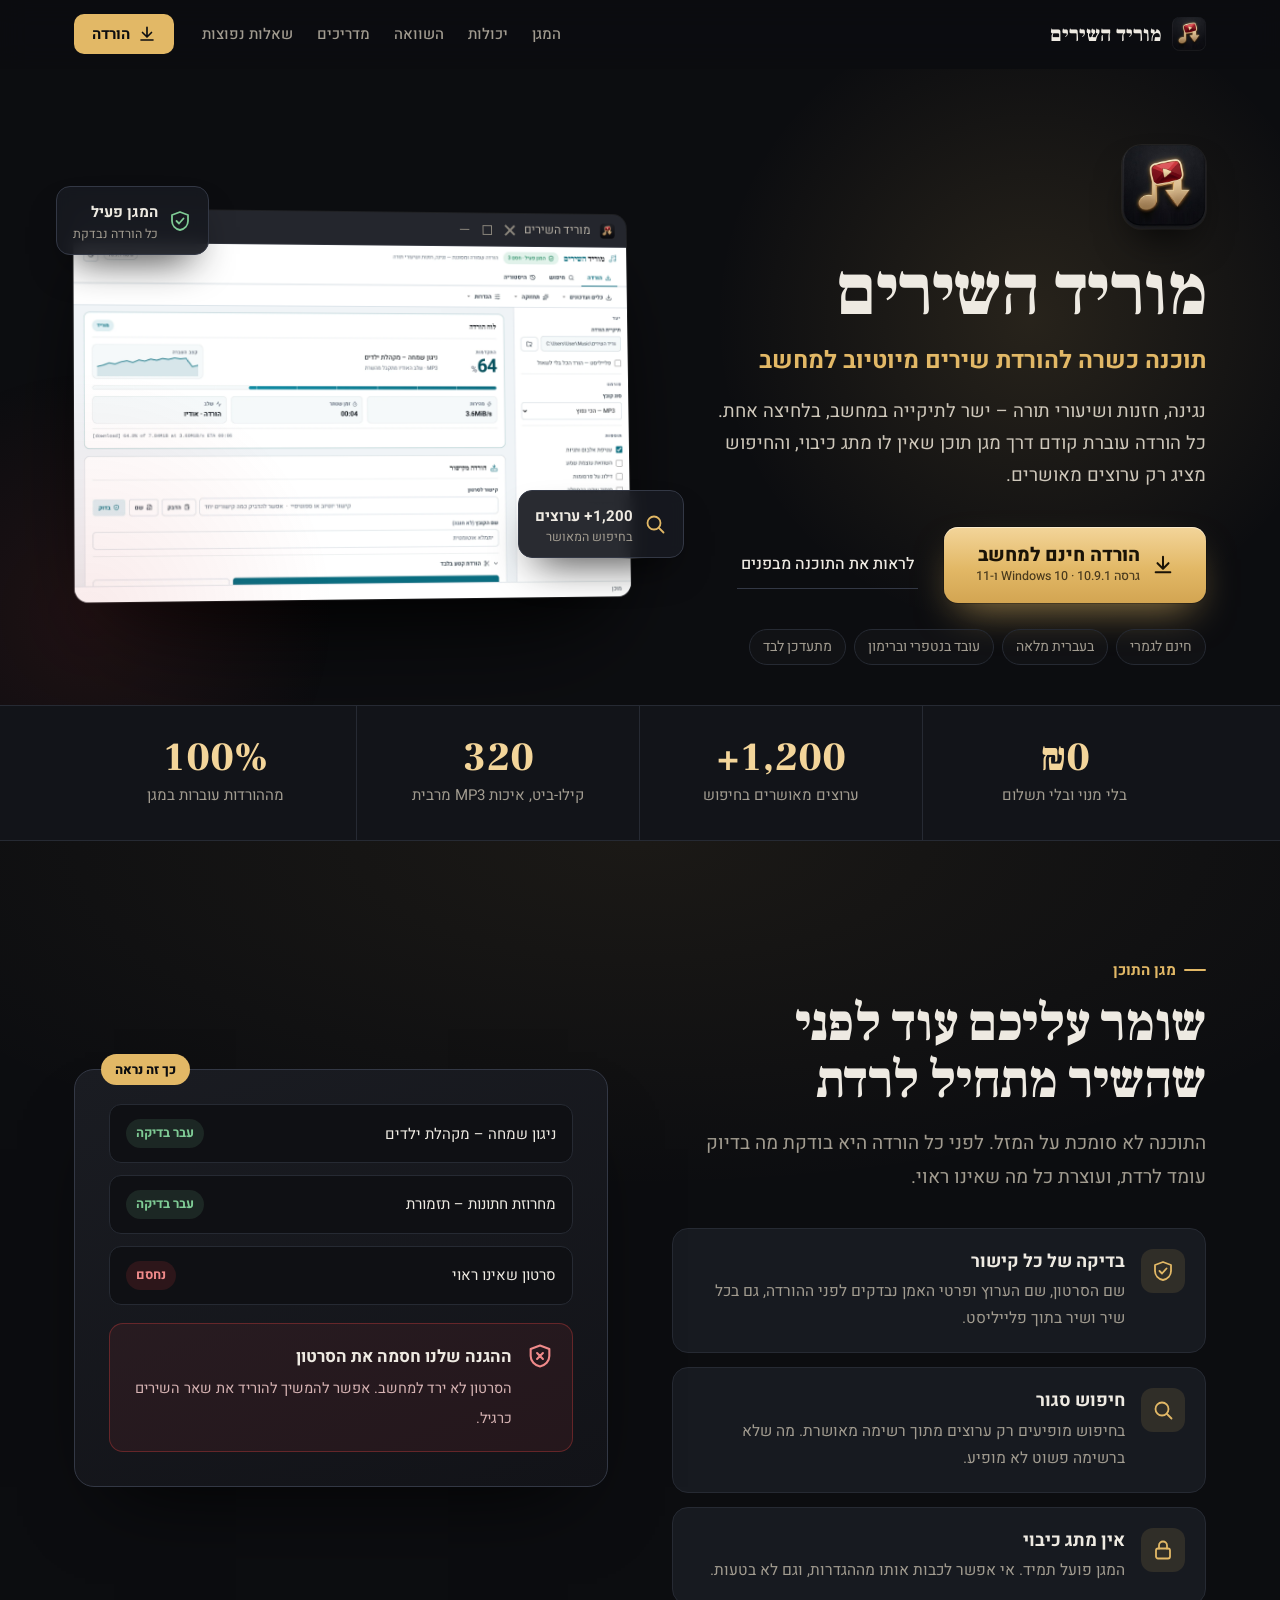
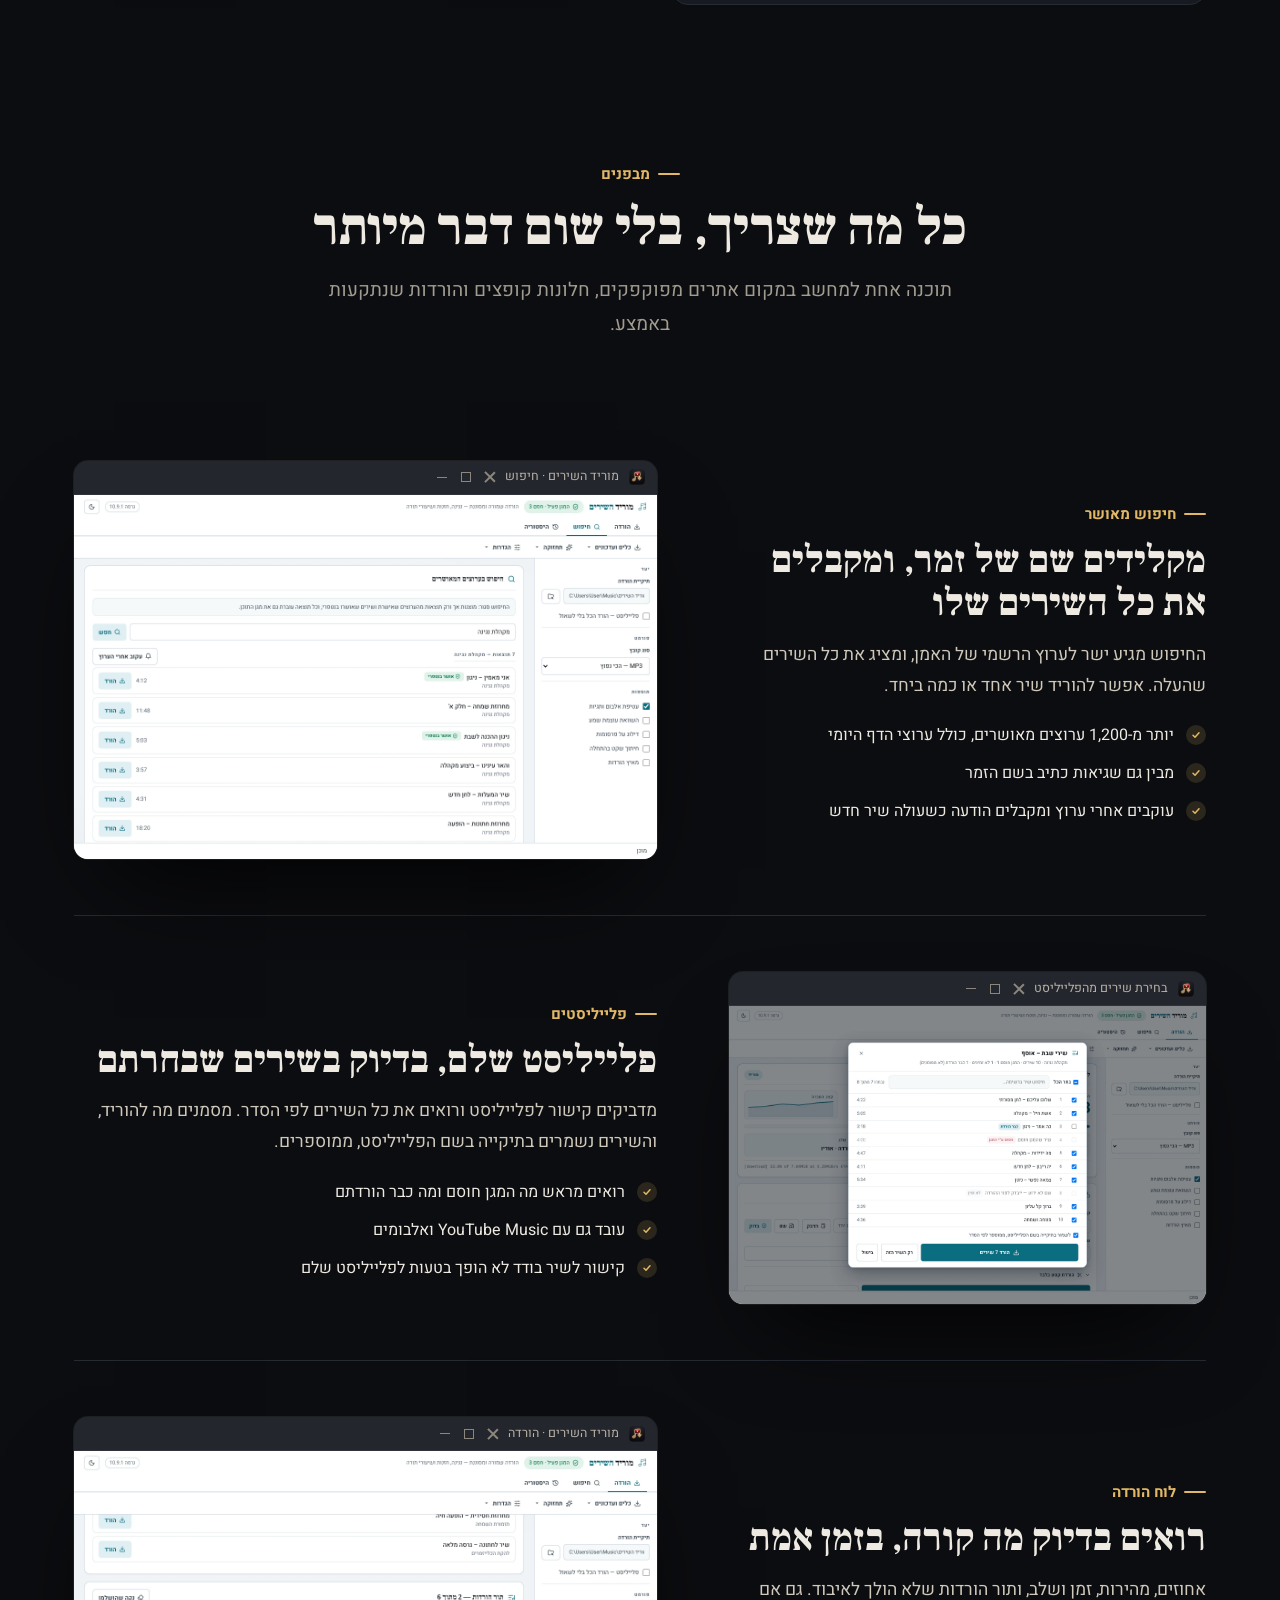
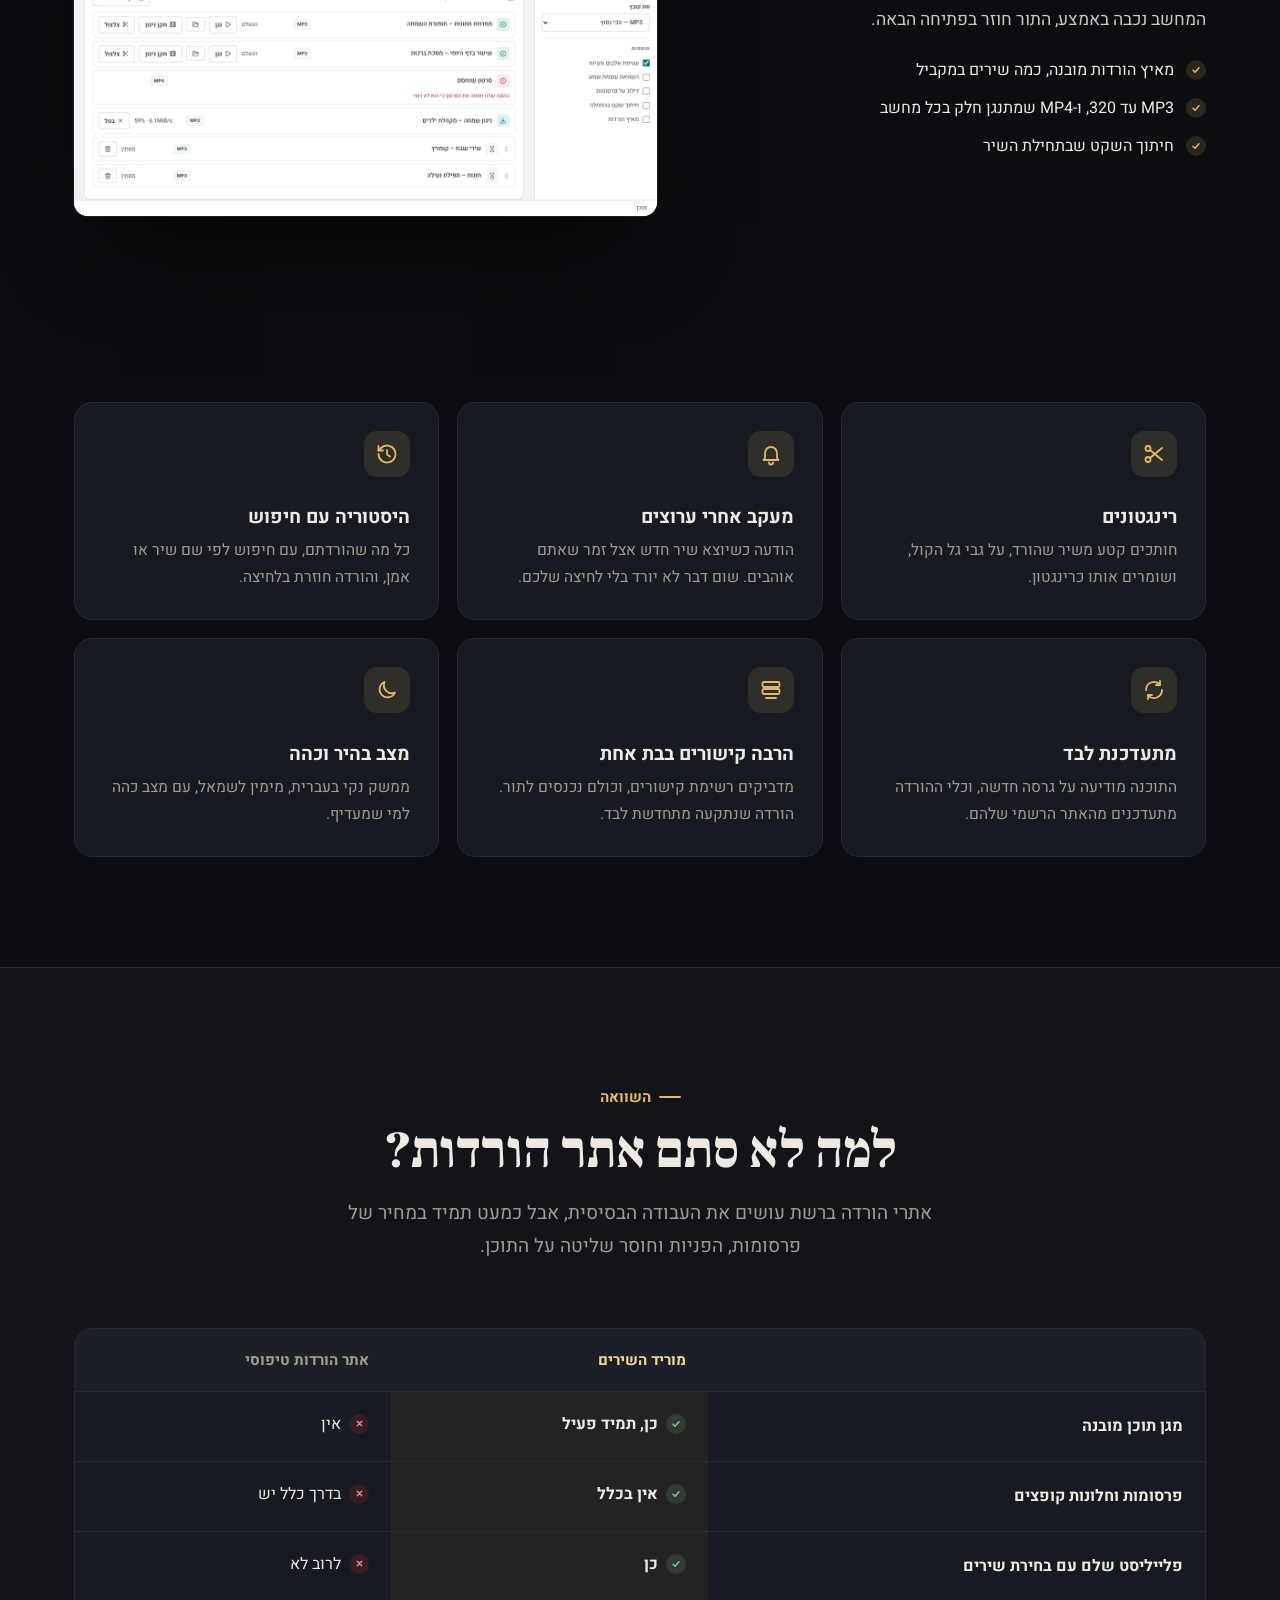
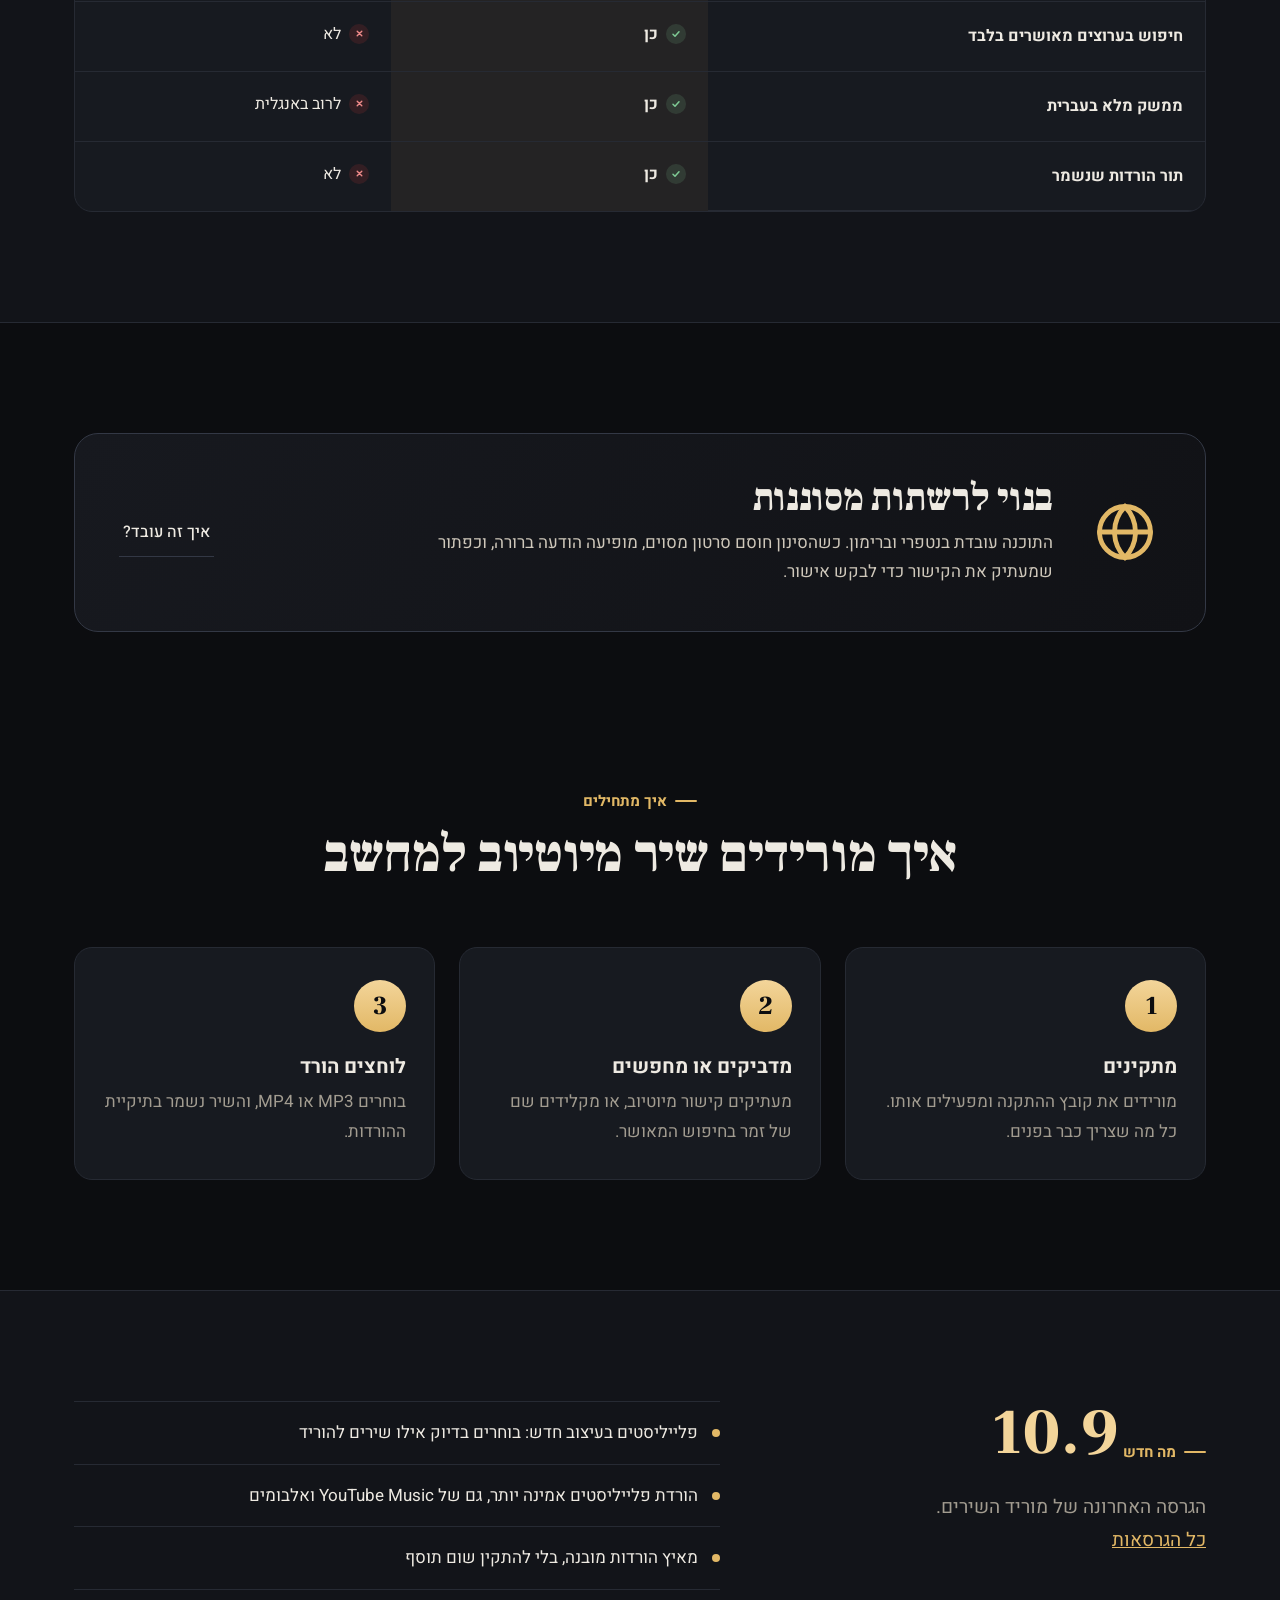
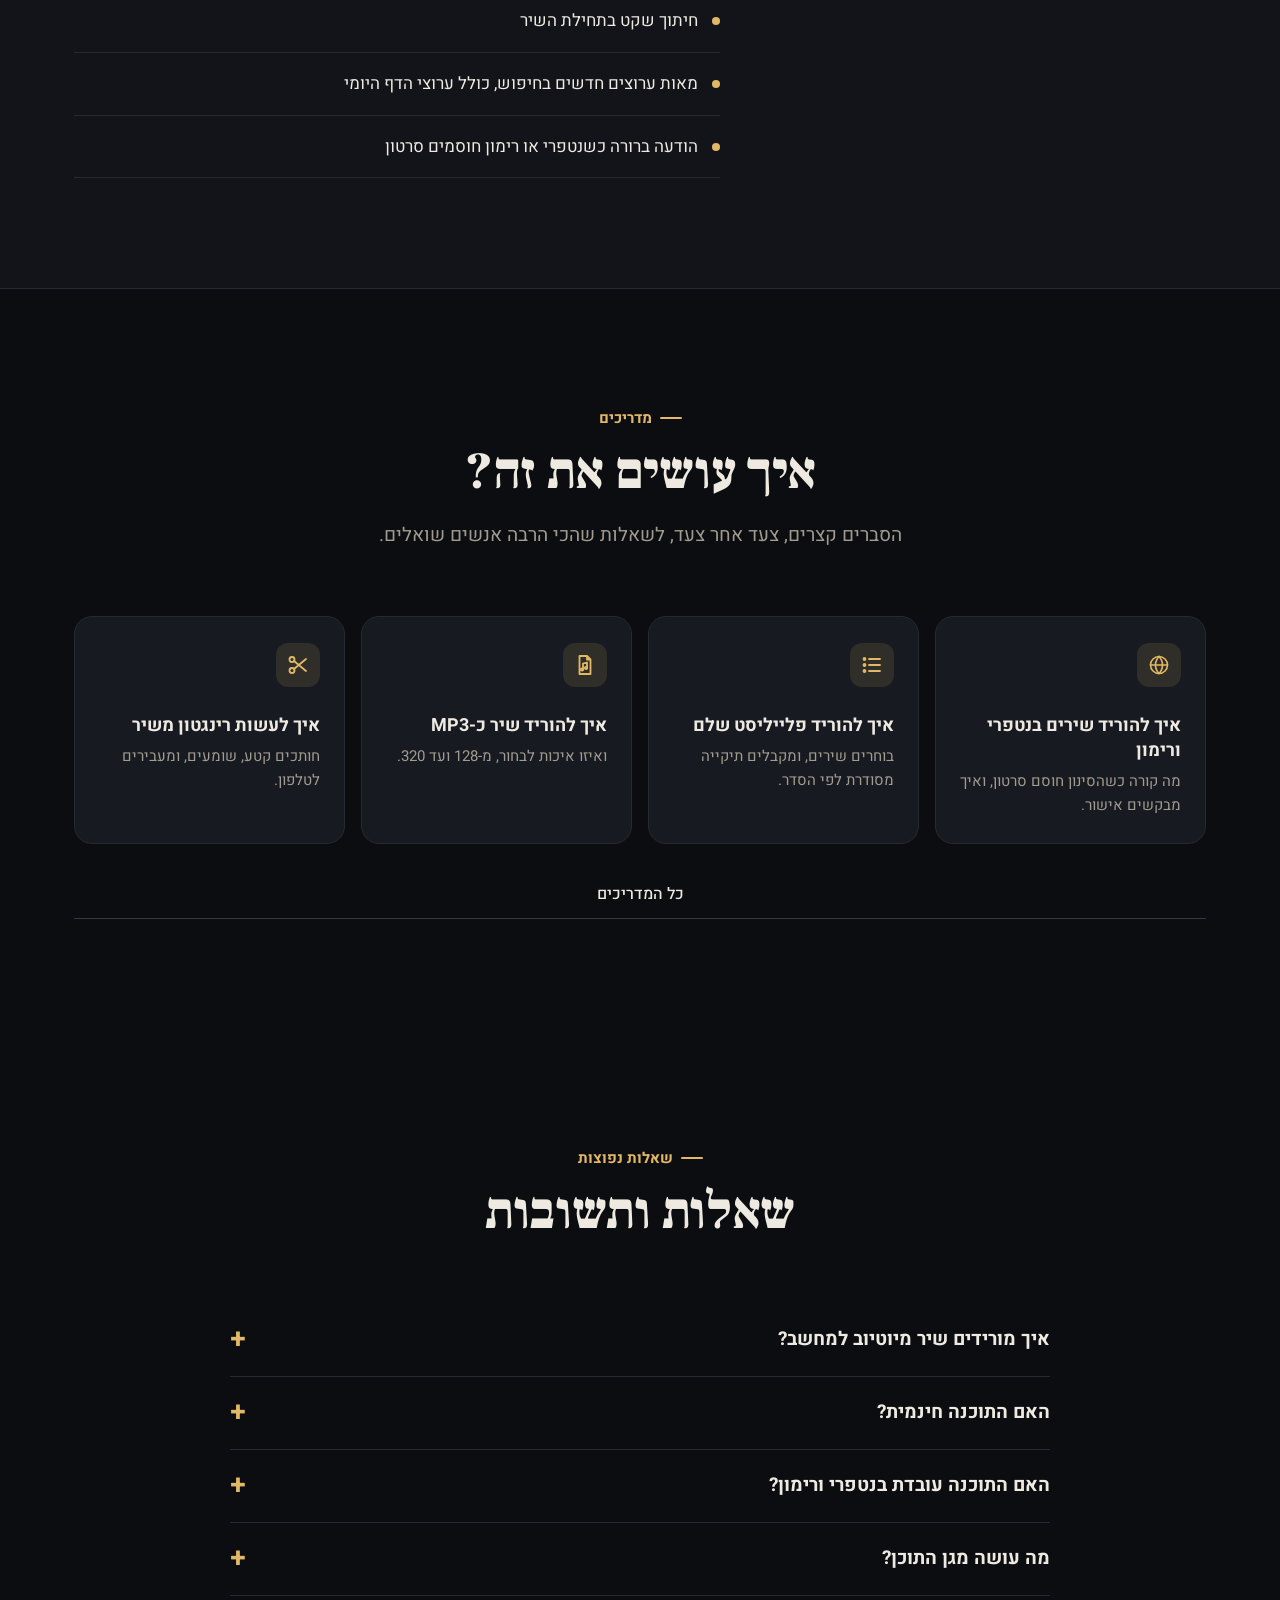
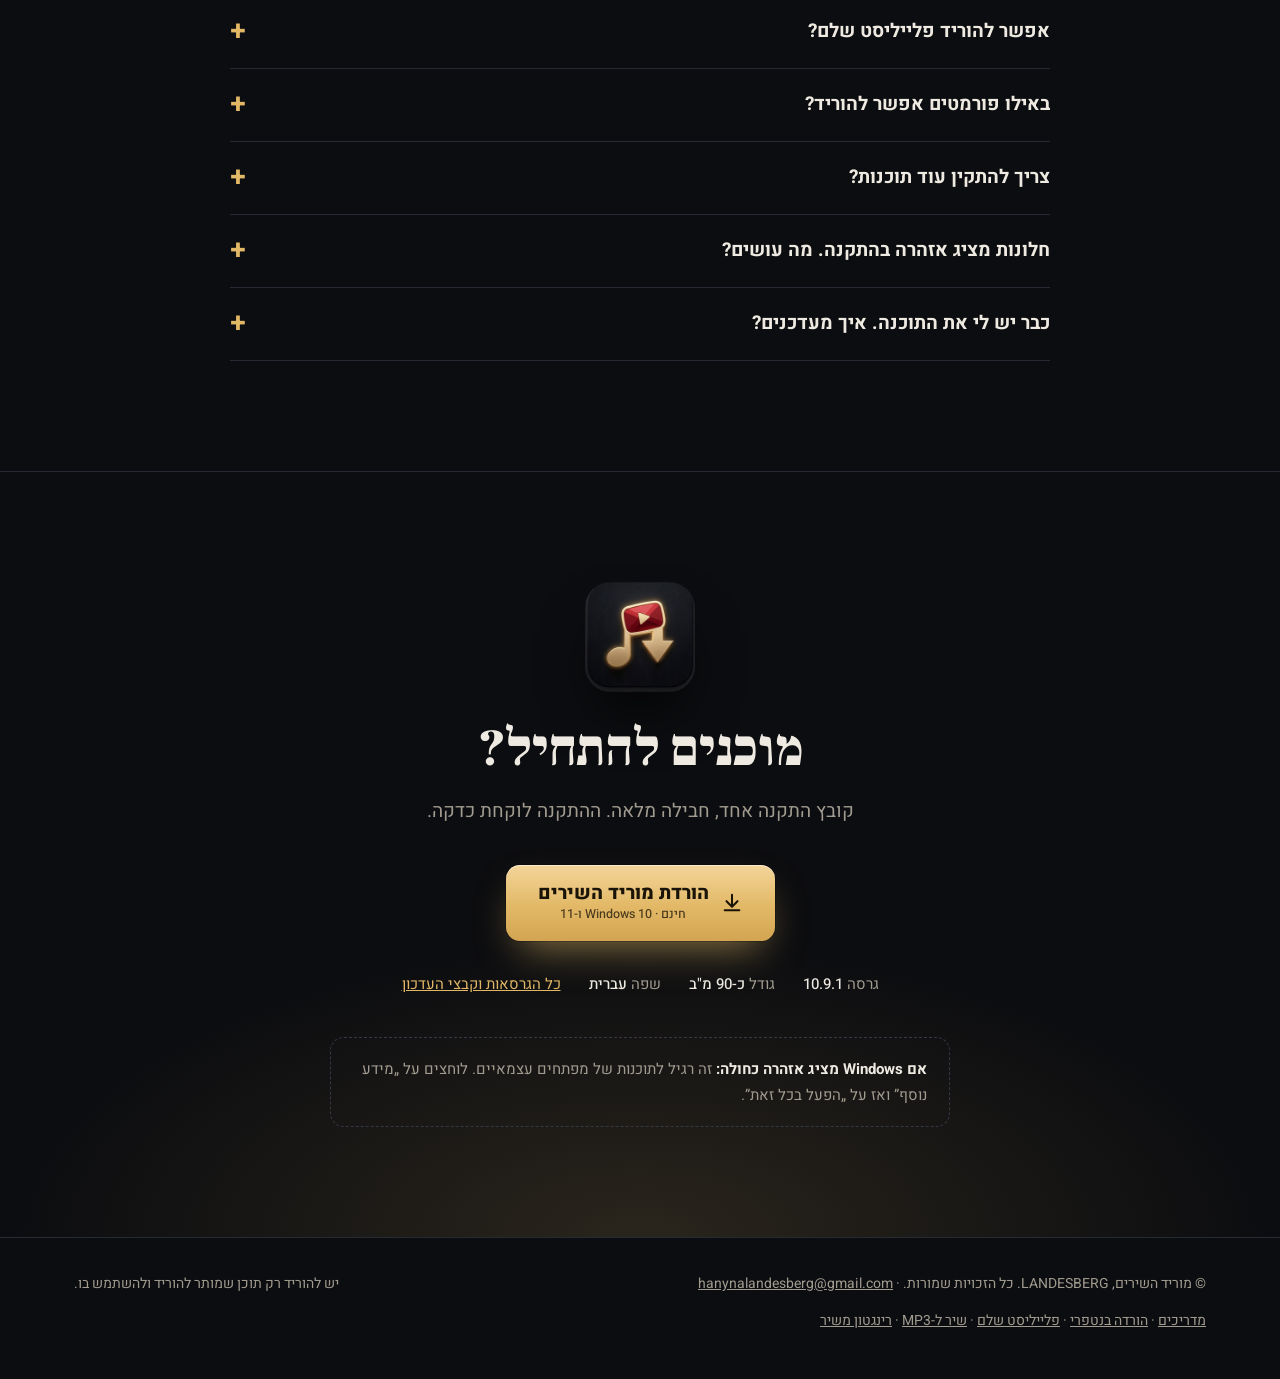
==== commit 9937b952: "מדריכים: נטפרי, פלייליסט, MP3 ורינגטון + קישורים מדף הנחיתה Co-Authored-By: Claude Opus 5.5 <noreply" ====
--- a/index.html
+++ b/index.html
@@ -68,8 +68,21 @@
     { "@type": "Question", "name": "צריך להתקין עוד תוכנות?",
       "acceptedAnswer": { "@type": "Answer", "text": "לא. כל מה שהתוכנה צריכה כלול בקובץ ההתקנה, והכלים מתעדכנים לבד." } },
     { "@type": "Question", "name": "חלונות מציג אזהרה בהתקנה. מה עושים?",
-      "acceptedAnswer": { "@type": "Answer", "text": "זו אזהרה רגילה לתוכנות של מפתחים עצמאיים. לוחצים על 'מידע נוסף' ואז על 'הפעל בכל זאת'." } }
+      "acceptedAnswer": { "@type": "Answer", "text": "זו אזהרה רגילה לתוכנות של מפתחים עצמאיים. לוחצים על 'מידע נוסף' ואז על 'הפעל בכל זאת'." } },
+    { "@type": "Question", "name": "כבר יש לי את התוכנה. איך מעדכנים?",
+      "acceptedAnswer": { "@type": "Answer", "text": "התוכנה מודיעה בעצמה כשיש גרסה חדשה ומעדכנת בלחיצה. אפשר גם להוריד את קובץ העדכון מדף הגרסאות." } }
   ]
+}
+</script>
+
+<script type="application/ld+json">
+{
+  "@context": "https://schema.org",
+  "@type": "WebSite",
+  "name": "מוריד השירים",
+  "alternateName": "Morid Hashirim",
+  "url": "https://hanyna.github.io/morid/",
+  "inLanguage": "he"
 }
 </script>
 
@@ -258,6 +271,15 @@
 .news li{padding:16px 0;border-bottom:1px solid var(--rule);display:flex;gap:14px}
 .news li::before{content:"";flex:none;width:8px;height:8px;margin-top:11px;border-radius:50%;background:var(--gold)}
 
+/* ---------- מדריכים ---------- */
+.guides{display:grid;grid-template-columns:repeat(4,1fr);gap:16px;list-style:none;margin:0;padding:0}
+.guides a{display:block;height:100%;padding:26px 24px;border:1px solid var(--rule);border-radius:18px;background:var(--panel);text-decoration:none;color:var(--text);transition:border-color .2s,transform .15s}
+.guides a:hover{border-color:var(--gold);transform:translateY(-2px)}
+.guides .ic{width:44px;height:44px;padding:10px;border-radius:12px;background:rgba(226,184,102,.12);color:var(--gold);margin-bottom:16px}
+.guides b{display:block;font:700 18px/1.4 var(--sans);margin-bottom:6px}
+.guides span{display:block;color:var(--muted);font-size:15px;line-height:1.6}
+.guides-all{display:block;text-align:center;margin-top:26px}
+
 /* ---------- שאלות ---------- */
 .faq{max-width:820px;margin:0 auto}
 .faq details{border-bottom:1px solid var(--rule)}
@@ -298,6 +320,7 @@
   .float.f1{inset-inline-start:12px;bottom:-22px}
   .float.f2{inset-inline-end:12px;top:-18px}
   .grid{grid-template-columns:1fr 1fr}
+  .guides{grid-template-columns:1fr 1fr}
   .steps{grid-template-columns:1fr}
   .stats ul{grid-template-columns:1fr 1fr}
   .stats li:nth-child(3){border-inline-start:0}
@@ -311,6 +334,7 @@
   .wrap{padding:0 16px}
   section{padding:72px 0}
   .grid{grid-template-columns:1fr}
+  .guides{grid-template-columns:1fr}
   .btn{width:100%}
   .float{display:none}
   .stats b{font-size:32px}
@@ -356,6 +380,7 @@
       <a href="#shield">המגן</a>
       <a href="#features">יכולות</a>
       <a href="#compare">השוואה</a>
+      <a href="madrich/">מדריכים</a>
       <a href="#faq">שאלות נפוצות</a>
     </nav>
     <a class="mini dl-link" href="https://github.com/hanyna/morid/releases/download/v10.9/morid_setup_10.9.exe"><svg class="ic" aria-hidden="true"><use href="#i-down"/></svg>הורדה</a>
@@ -583,6 +608,24 @@
     </div>
   </section>
 
+  <!-- מדריכים -->
+  <section id="guides">
+    <div class="wrap">
+      <div class="head-c reveal">
+        <span class="eyebrow">מדריכים</span>
+        <h2>איך עושים את זה?</h2>
+        <p class="intro">הסברים קצרים, צעד אחר צעד, לשאלות שהכי הרבה אנשים שואלים.</p>
+      </div>
+      <ul class="guides reveal">
+        <li><a href="madrich/netfree/"><svg class="ic" aria-hidden="true"><use href="#i-net"/></svg><b>איך להוריד שירים בנטפרי ורימון</b><span>מה קורה כשהסינון חוסם סרטון, ואיך מבקשים אישור.</span></a></li>
+        <li><a href="madrich/playlist/"><svg class="ic" aria-hidden="true"><use href="#i-list"/></svg><b>איך להוריד פלייליסט שלם</b><span>בוחרים שירים, ומקבלים תיקייה מסודרת לפי הסדר.</span></a></li>
+        <li><a href="madrich/mp3/"><svg class="ic" aria-hidden="true"><use href="#i-file"/></svg><b>איך להוריד שיר כ-MP3</b><span>ואיזו איכות לבחור, מ-128 ועד 320.</span></a></li>
+        <li><a href="madrich/ringtone/"><svg class="ic" aria-hidden="true"><use href="#i-cut"/></svg><b>איך לעשות רינגטון משיר</b><span>חותכים קטע, שומעים, ומעבירים לטלפון.</span></a></li>
+      </ul>
+      <a class="ghost guides-all" href="madrich/">כל המדריכים</a>
+    </div>
+  </section>
+
   <!-- שאלות -->
   <section id="faq">
     <div class="wrap">
@@ -626,6 +669,7 @@
   <div class="wrap">
     <span>© מוריד השירים, <span dir="ltr">LANDESBERG</span>. כל הזכויות שמורות. · <a href="mailto:hanynalandesberg@gmail.com" dir="ltr">hanynalandesberg@gmail.com</a></span>
     <span>יש להוריד רק תוכן שמותר להוריד ולהשתמש בו.</span>
+    <span><a href="madrich/">מדריכים</a> · <a href="madrich/netfree/">הורדה בנטפרי</a> · <a href="madrich/playlist/">פלייליסט שלם</a> · <a href="madrich/mp3/">שיר ל-MP3</a> · <a href="madrich/ringtone/">רינגטון משיר</a></span>
   </div>
 </footer>
 
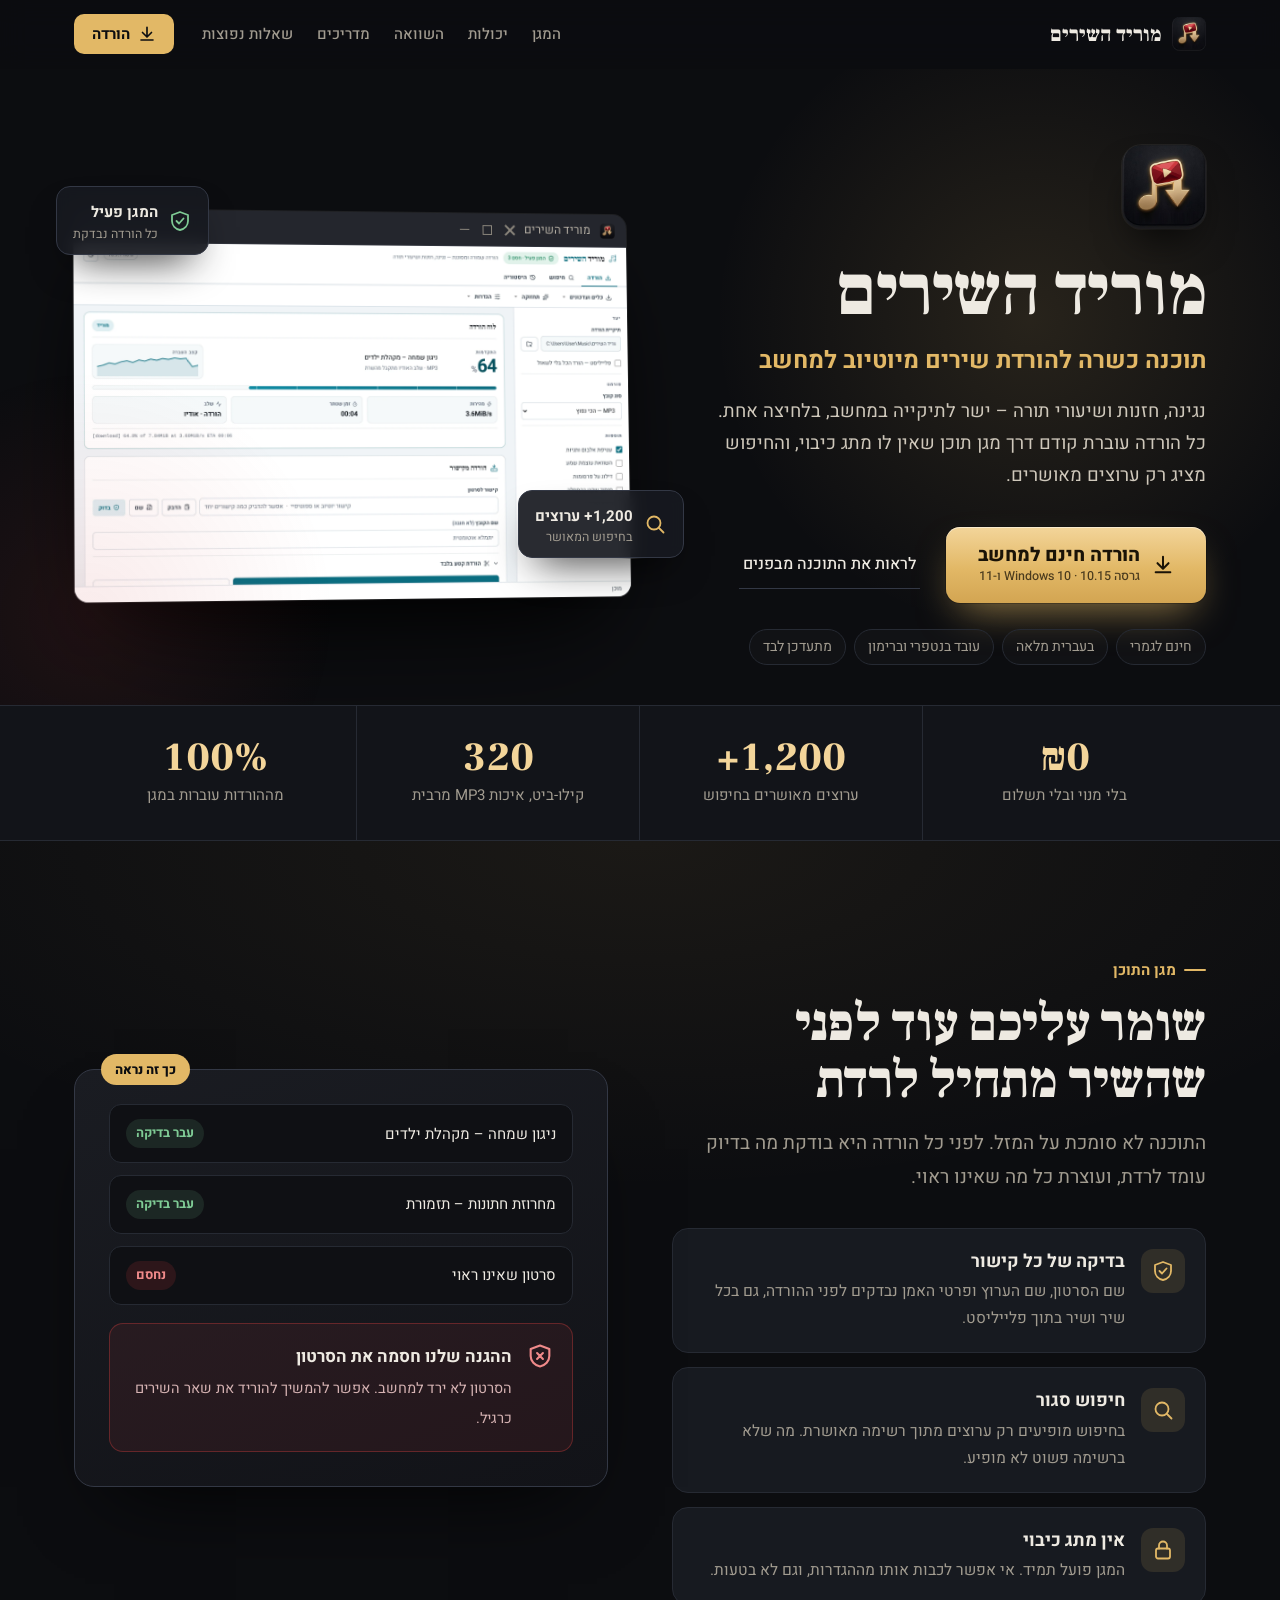
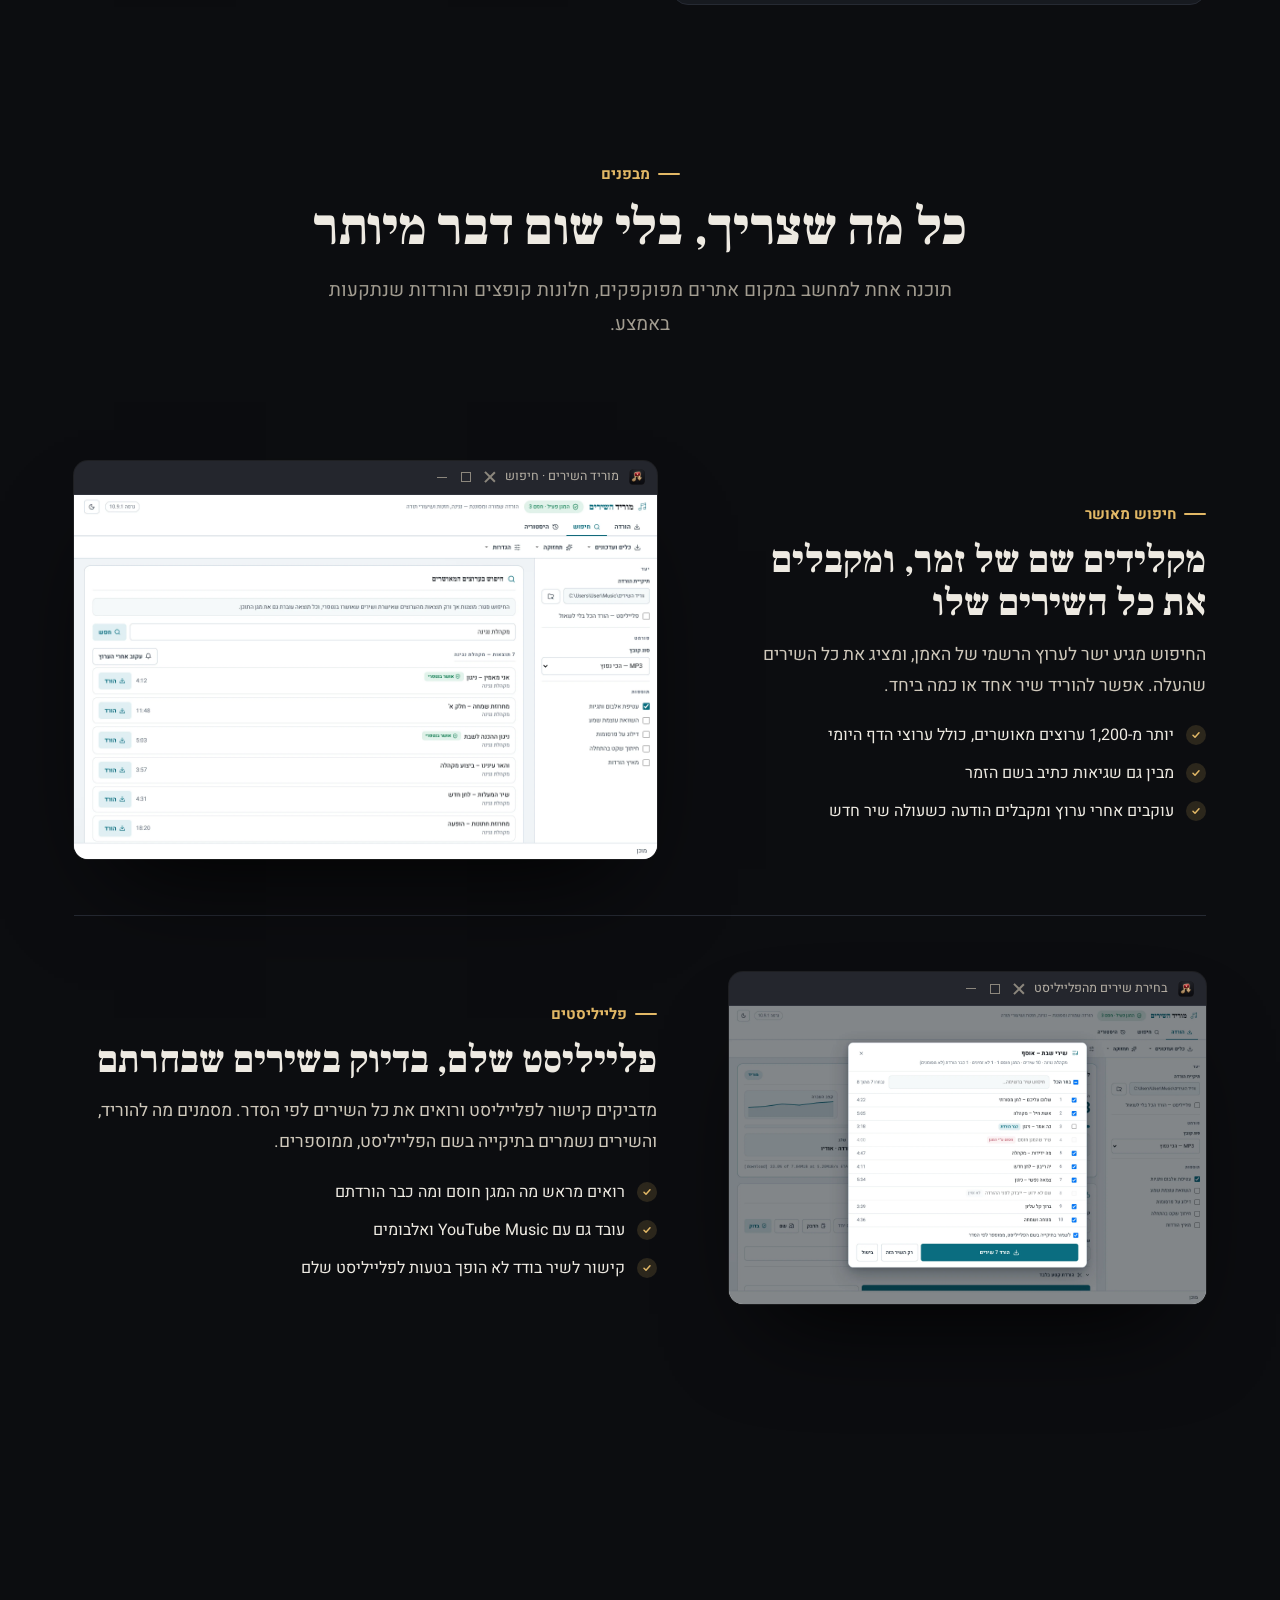
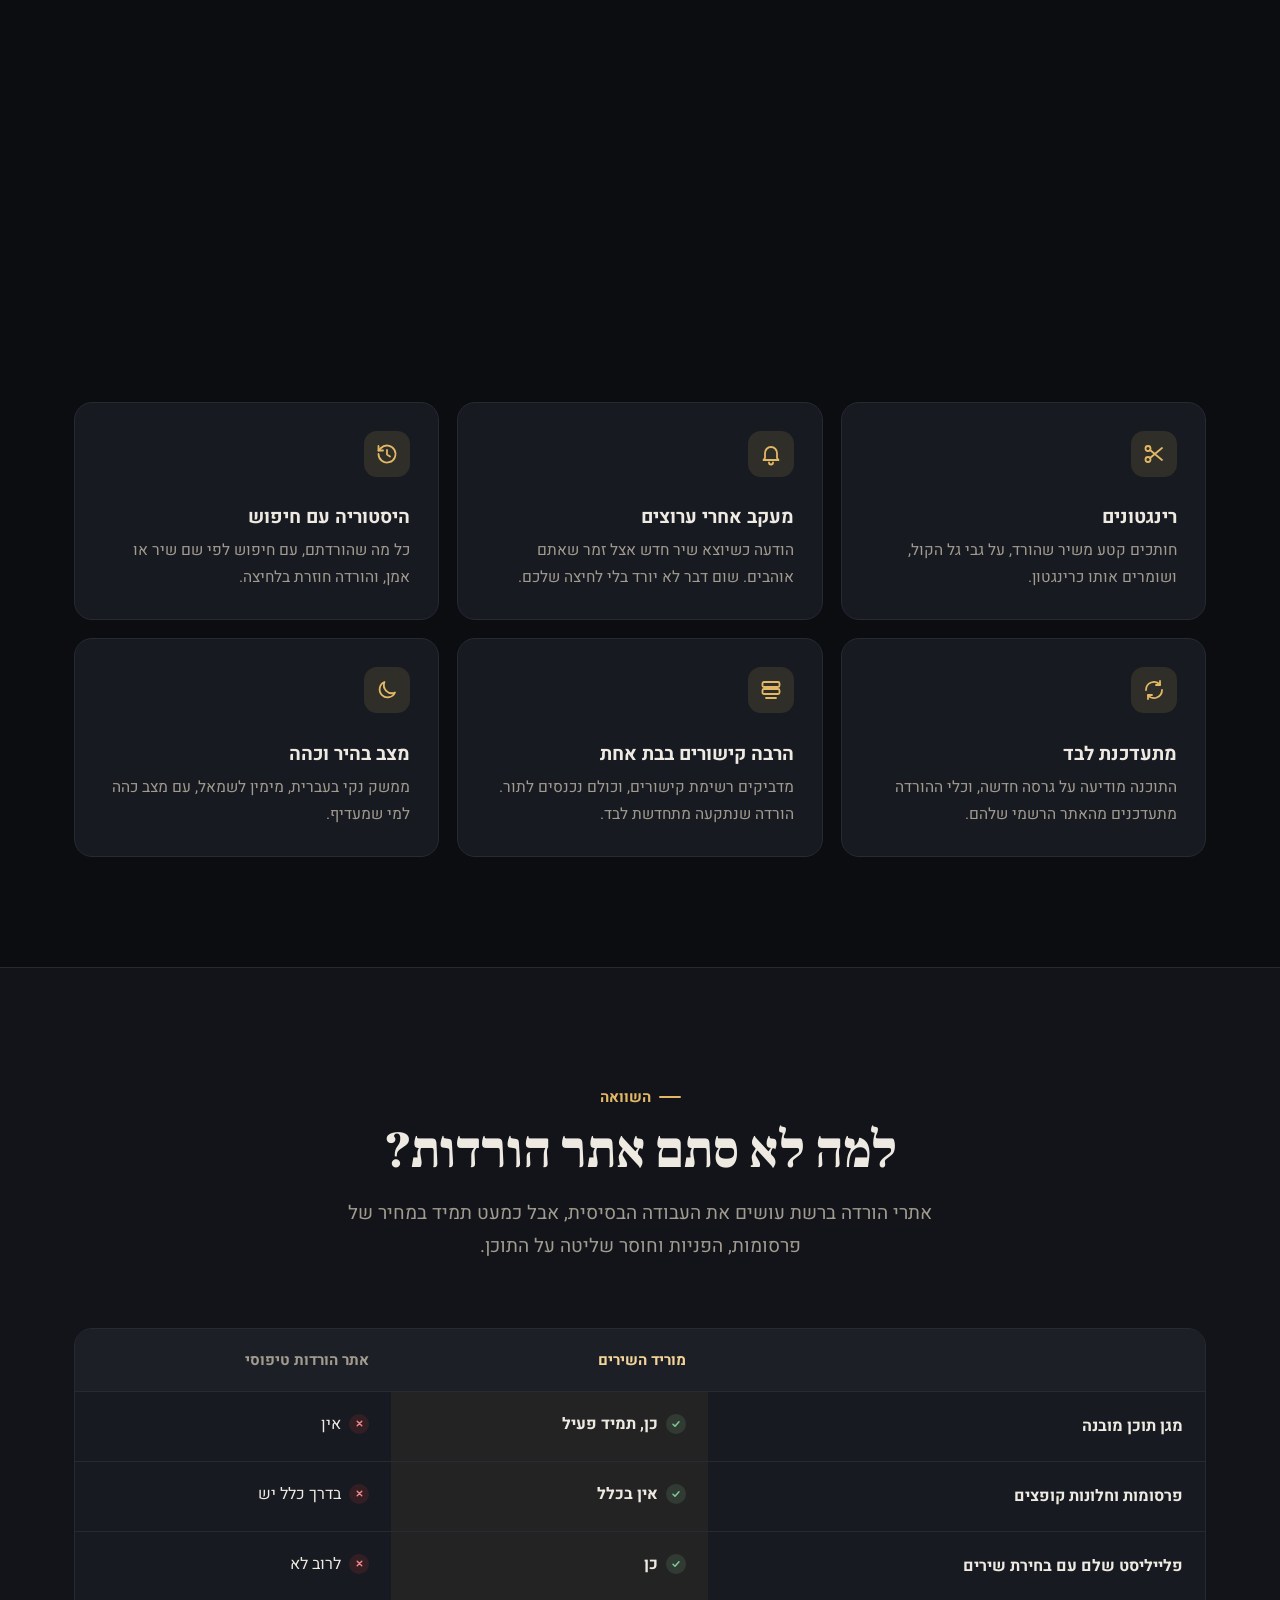
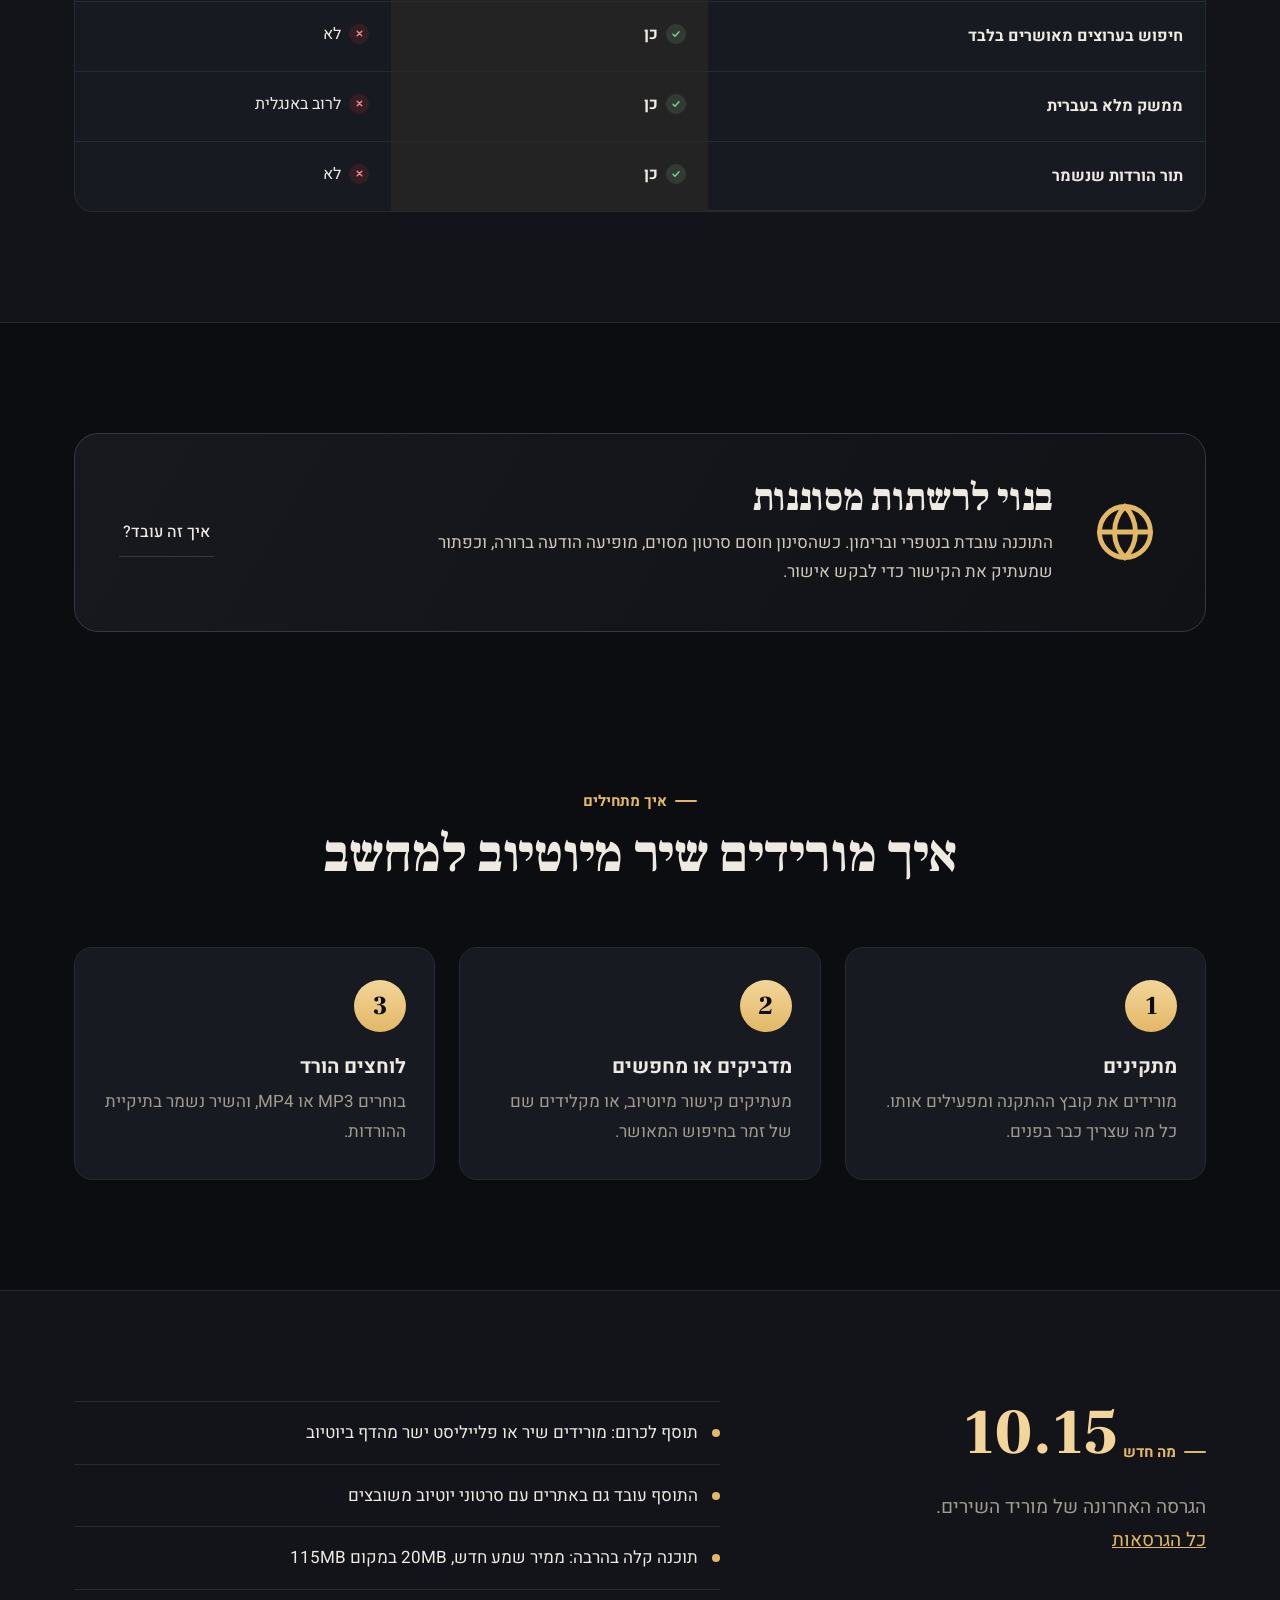
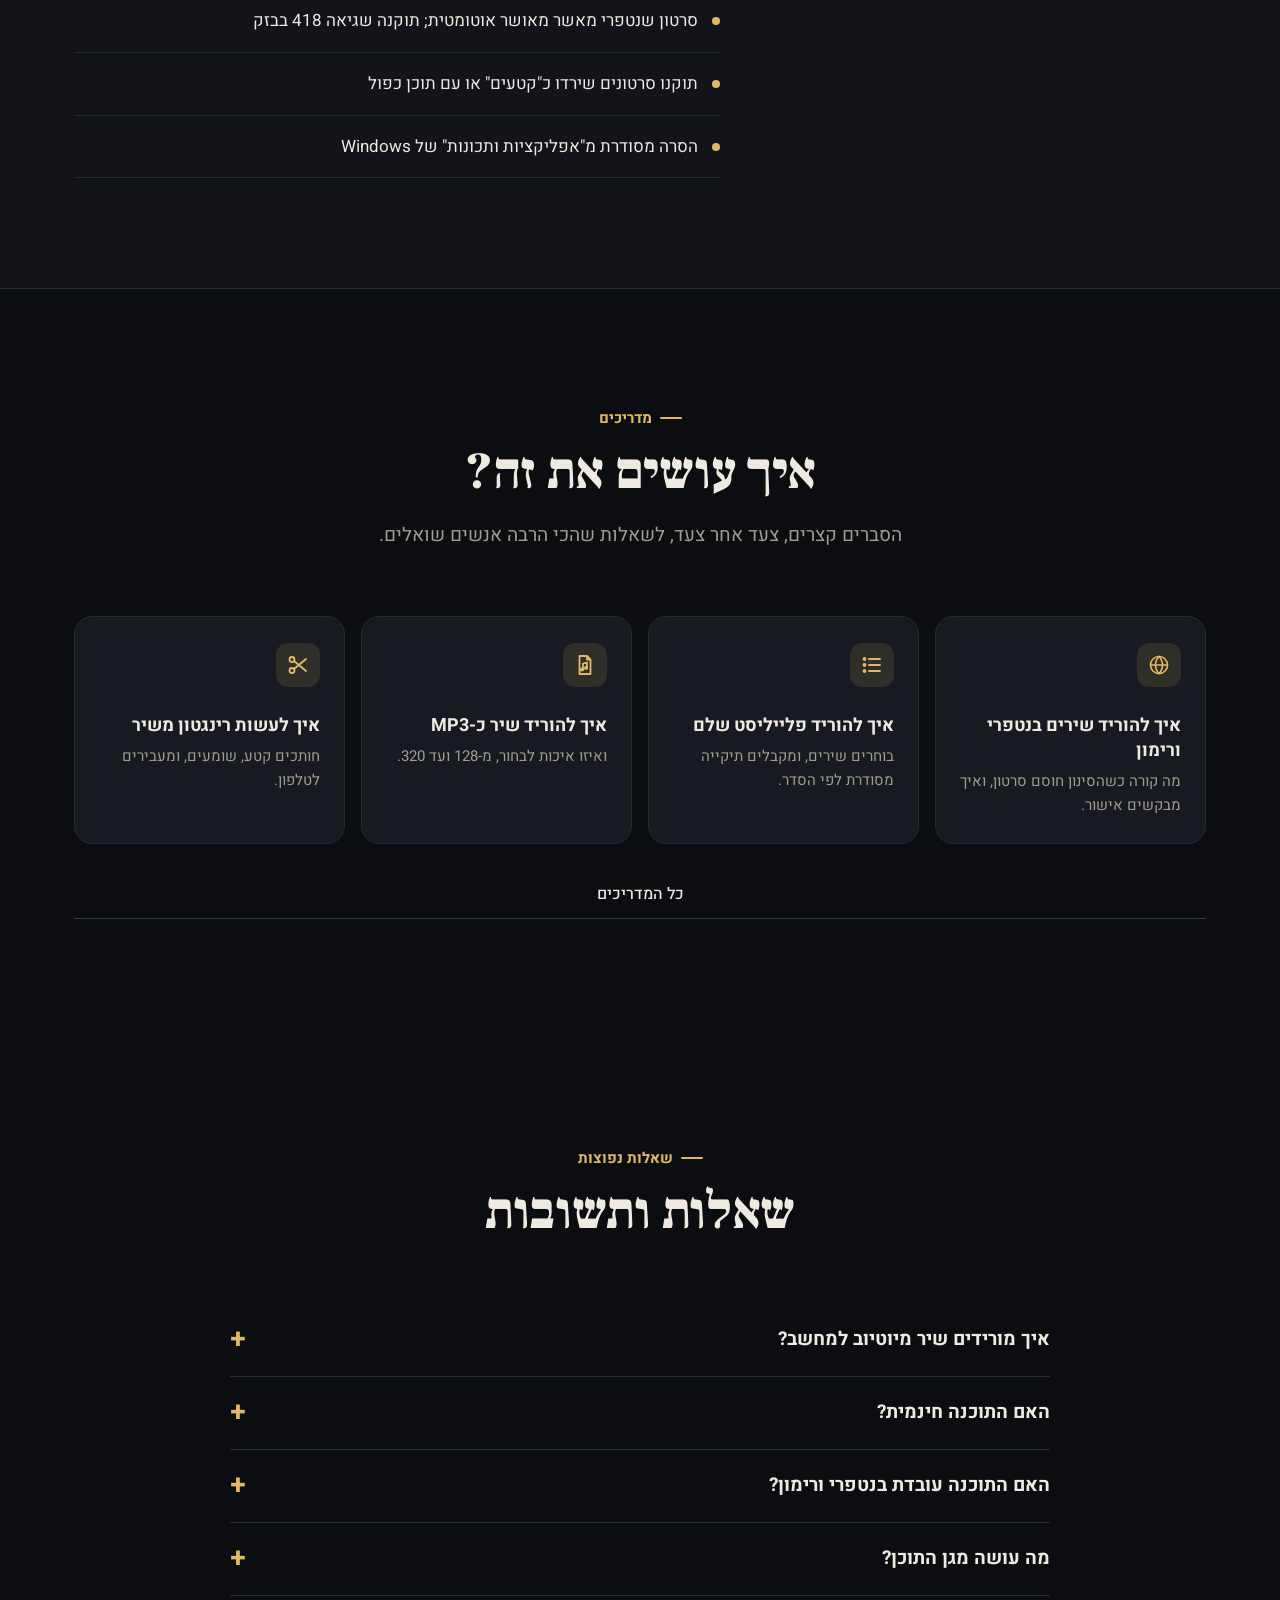
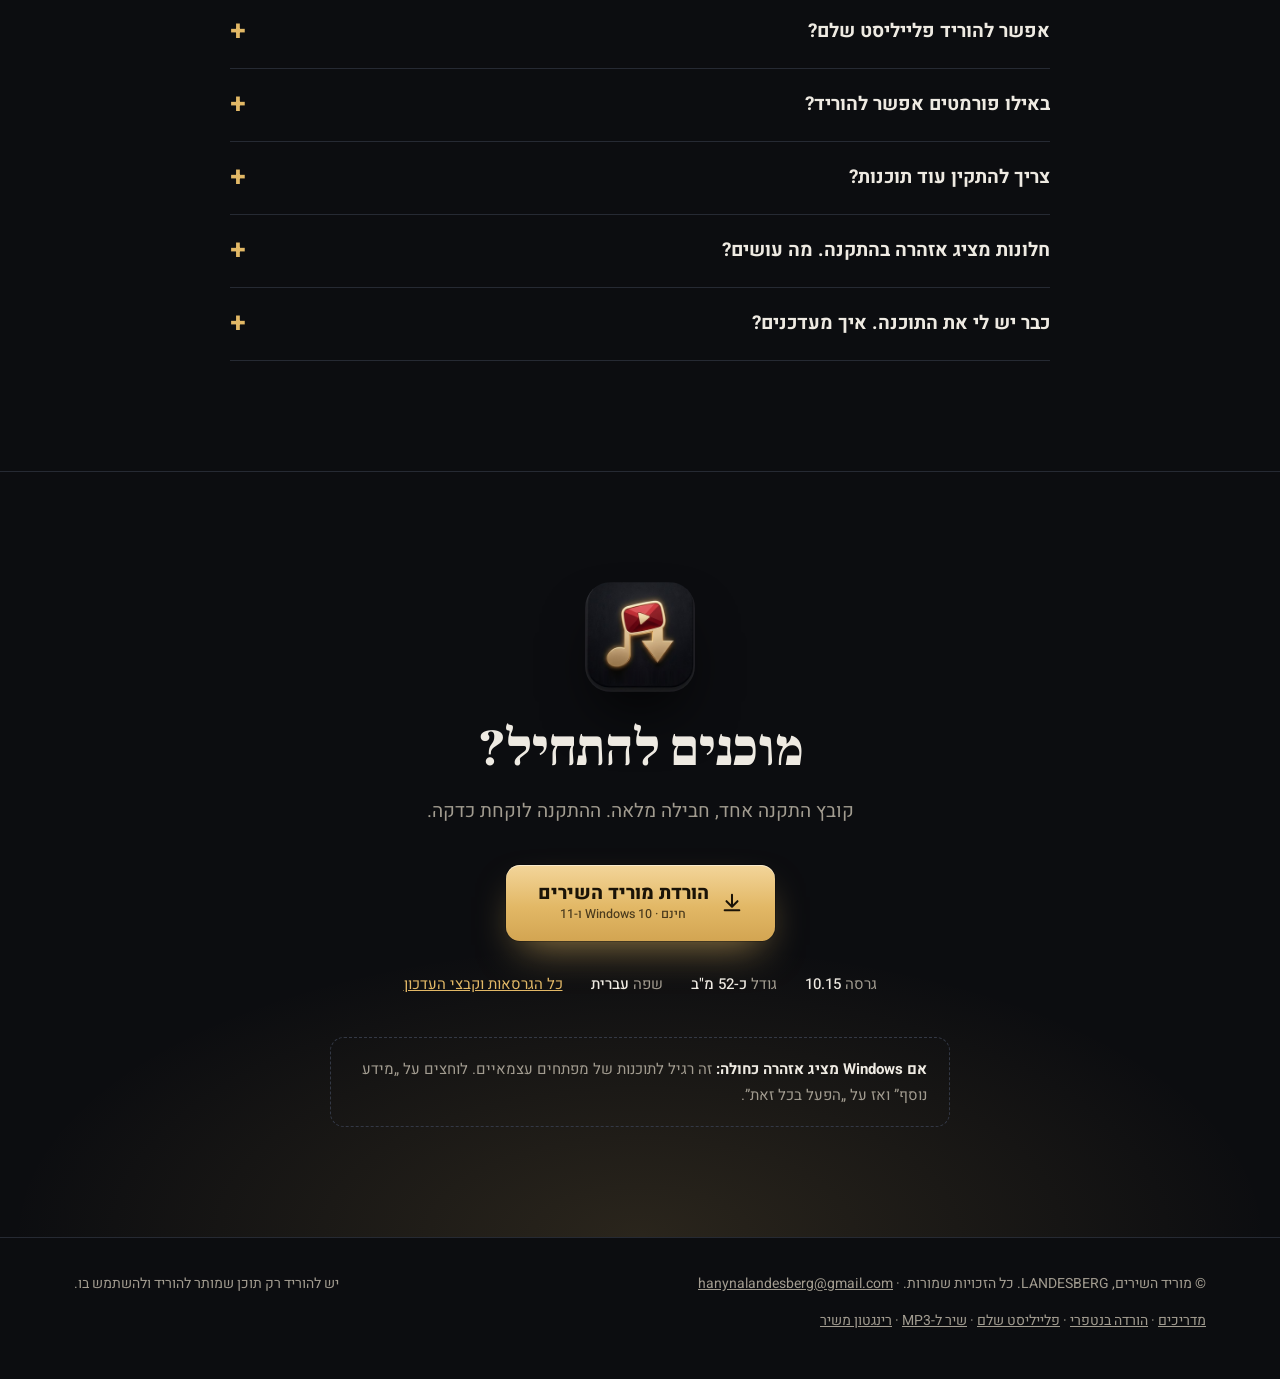
==== commit e573f779: "אתר: קישורי ההורדה הקבועים ל-10.15 (במקום 10.9), גרסה, גודל ומה חדש הקישורים מתעדכנים ב-JS מ-api.git" ====
--- a/index.html
+++ b/index.html
@@ -39,7 +39,7 @@
   "applicationCategory": "MultimediaApplication",
   "operatingSystem": "Windows 10, Windows 11",
   "inLanguage": "he",
-  "softwareVersion": "10.9.1",
+  "softwareVersion": "10.15",
   "url": "https://hanyna.github.io/morid/",
   "image": "https://hanyna.github.io/morid/logo.png",
   "screenshot": "https://hanyna.github.io/morid/shots/main.webp",
@@ -383,7 +383,7 @@
       <a href="madrich/">מדריכים</a>
       <a href="#faq">שאלות נפוצות</a>
     </nav>
-    <a class="mini dl-link" href="https://github.com/hanyna/morid/releases/download/v10.9/morid_setup_10.9.exe"><svg class="ic" aria-hidden="true"><use href="#i-down"/></svg>הורדה</a>
+    <a class="mini dl-link" href="https://github.com/hanyna/morid/releases/download/v10.15/morid_setup_10.15.exe"><svg class="ic" aria-hidden="true"><use href="#i-down"/></svg>הורדה</a>
   </div>
 </header>
 
@@ -398,9 +398,9 @@
         <p class="tag">תוכנה כשרה להורדת שירים מיוטיוב למחשב</p>
         <p class="lede">נגינה, חזנות ושיעורי תורה – ישר לתיקייה במחשב, בלחיצה אחת. כל הורדה עוברת קודם דרך מגן תוכן שאין לו מתג כיבוי, והחיפוש מציג רק ערוצים מאושרים.</p>
         <div class="cta">
-          <a class="btn dl-link" href="https://github.com/hanyna/morid/releases/download/v10.9/morid_setup_10.9.exe">
+          <a class="btn dl-link" href="https://github.com/hanyna/morid/releases/download/v10.15/morid_setup_10.15.exe">
             <svg class="ic" aria-hidden="true"><use href="#i-down"/></svg>
-            <span>הורדה חינם למחשב<small>גרסה <span class="ver-n">10.9.1</span> · Windows 10 ו-11</small></span>
+            <span>הורדה חינם למחשב<small>גרסה <span class="ver-n">10.15</span> · Windows 10 ו-11</small></span>
           </a>
           <a class="ghost" href="#features">לראות את התוכנה מבפנים</a>
         </div>
@@ -594,16 +594,16 @@
     <div class="wrap news">
       <div class="reveal">
         <span class="eyebrow">מה חדש</span>
-        <div class="ver">10.9</div>
+        <div class="ver">10.15</div>
         <p class="intro" style="margin-top:14px">הגרסה האחרונה של מוריד השירים.<br><a href="https://github.com/hanyna/morid/releases">כל הגרסאות</a></p>
       </div>
       <ul class="reveal">
-        <li>פלייליסטים בעיצוב חדש: בוחרים בדיוק אילו שירים להוריד</li>
-        <li>הורדת פלייליסטים אמינה יותר, גם של YouTube Music ואלבומים</li>
-        <li>מאיץ הורדות מובנה, בלי להתקין שום תוסף</li>
-        <li>חיתוך שקט בתחילת השיר</li>
-        <li>מאות ערוצים חדשים בחיפוש, כולל ערוצי הדף היומי</li>
-        <li>הודעה ברורה כשנטפרי או רימון חוסמים סרטון</li>
+        <li>תוסף לכרום: מורידים שיר או פלייליסט ישר מהדף ביוטיוב</li>
+        <li>התוסף עובד גם באתרים עם סרטוני יוטיוב משובצים</li>
+        <li>תוכנה קלה בהרבה: ממיר שמע חדש, 20MB במקום 115MB</li>
+        <li>סרטון שנטפרי מאשר מאושר אוטומטית; תוקנה שגיאה 418 בבזק</li>
+        <li>תוקנו סרטונים שירדו כ"קטעים" או עם תוכן כפול</li>
+        <li>הסרה מסודרת מ"אפליקציות ותכונות" של Windows</li>
       </ul>
     </div>
   </section>
@@ -650,13 +650,13 @@
       <img class="logo reveal" src="logo.png" alt="" width="110" height="110">
       <h2 class="reveal">מוכנים להתחיל?</h2>
       <p class="intro reveal">קובץ התקנה אחד, חבילה מלאה. ההתקנה לוקחת כדקה.</p>
-      <a class="btn dl-link reveal" href="https://github.com/hanyna/morid/releases/download/v10.9/morid_setup_10.9.exe">
+      <a class="btn dl-link reveal" href="https://github.com/hanyna/morid/releases/download/v10.15/morid_setup_10.15.exe">
         <svg class="ic" aria-hidden="true"><use href="#i-down"/></svg>
         <span>הורדת מוריד השירים<small>חינם · Windows 10 ו-11</small></span>
       </a>
       <ul class="spec">
-        <li>גרסה <b class="ver-n">10.9.1</b></li>
-        <li>גודל <b class="size">כ-90 מ"ב</b></li>
+        <li>גרסה <b class="ver-n">10.15</b></li>
+        <li>גודל <b class="size">כ-52 מ"ב</b></li>
         <li>שפה <b>עברית</b></li>
         <li><a href="https://github.com/hanyna/morid/releases/latest">כל הגרסאות וקבצי העדכון</a></li>
       </ul>
@@ -674,7 +674,7 @@
 </footer>
 
 <dialog class="lb" id="lb" aria-label="צילום מסך מוגדל">
-  <img id="lbImg" src="" alt="">
+  <img id="lbImg" alt="">
   <button type="button" id="lbClose" aria-label="סגירה">×</button>
 </dialog>
 
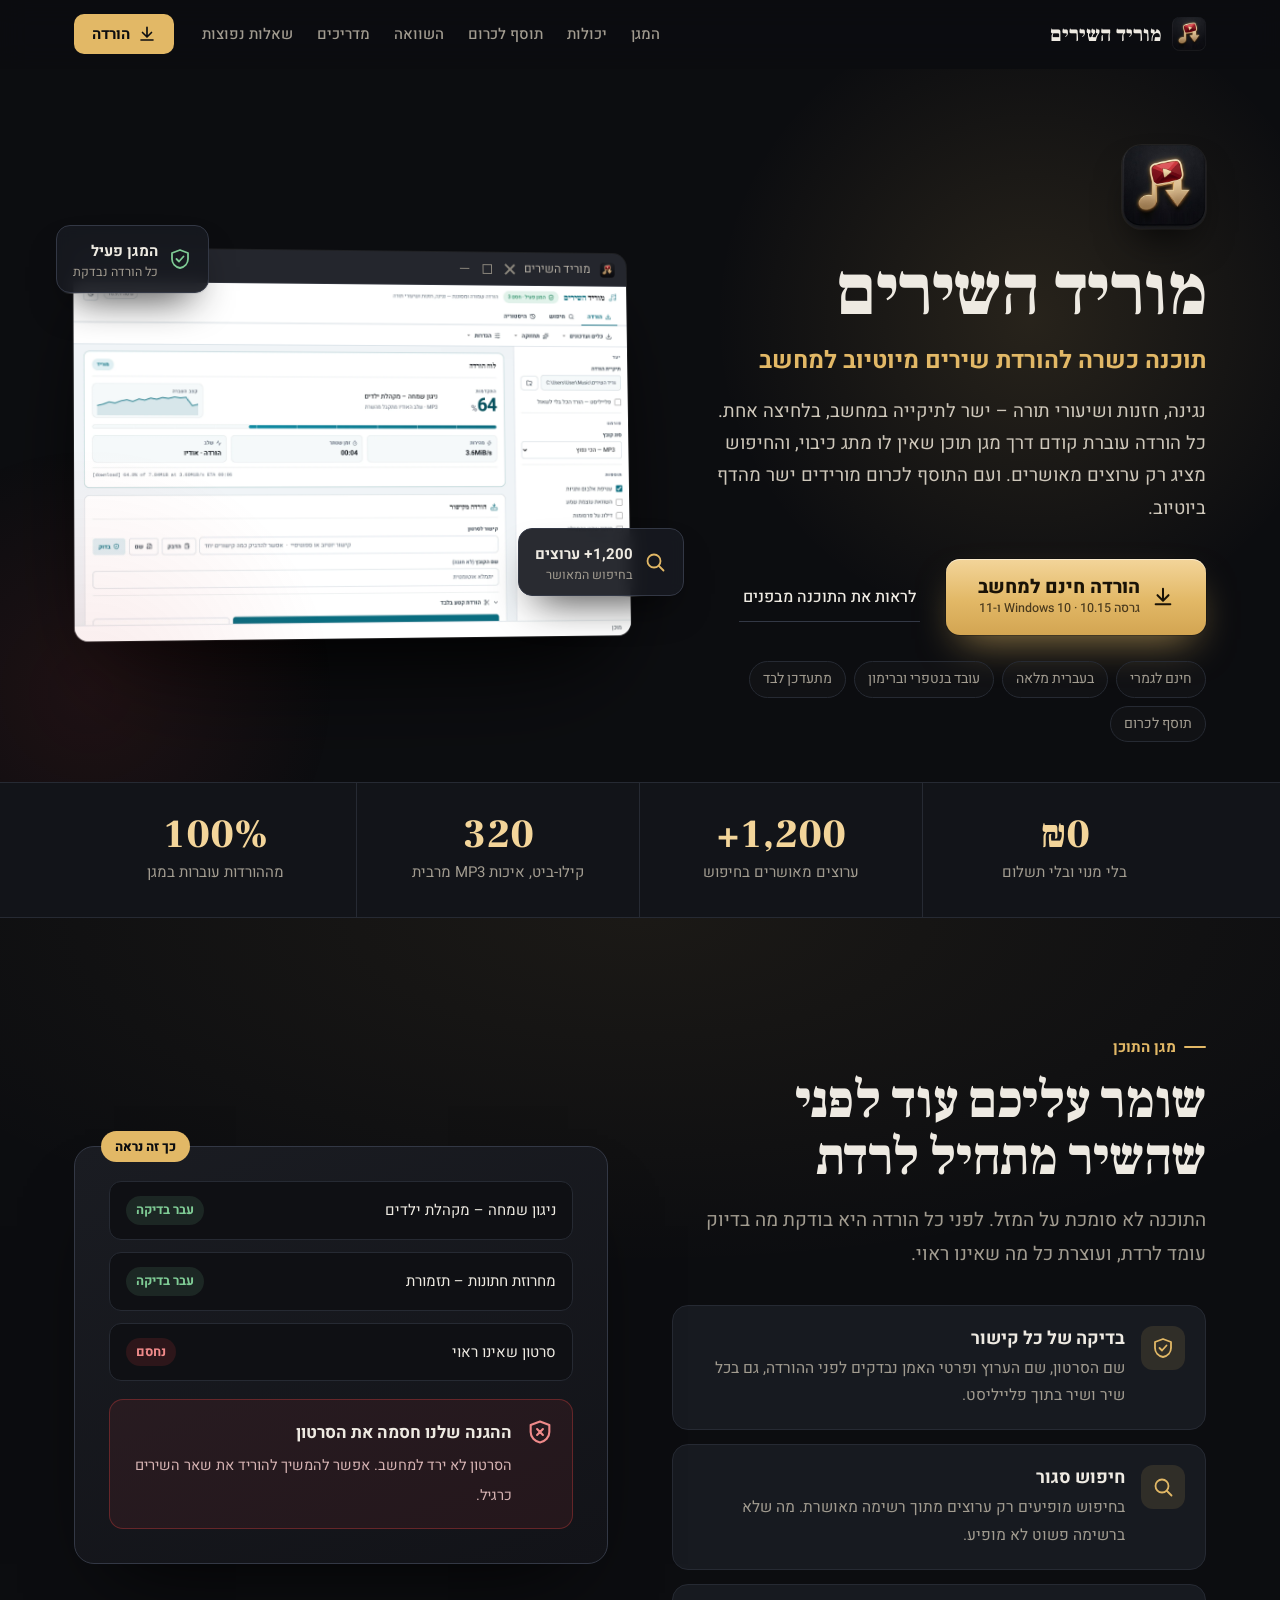
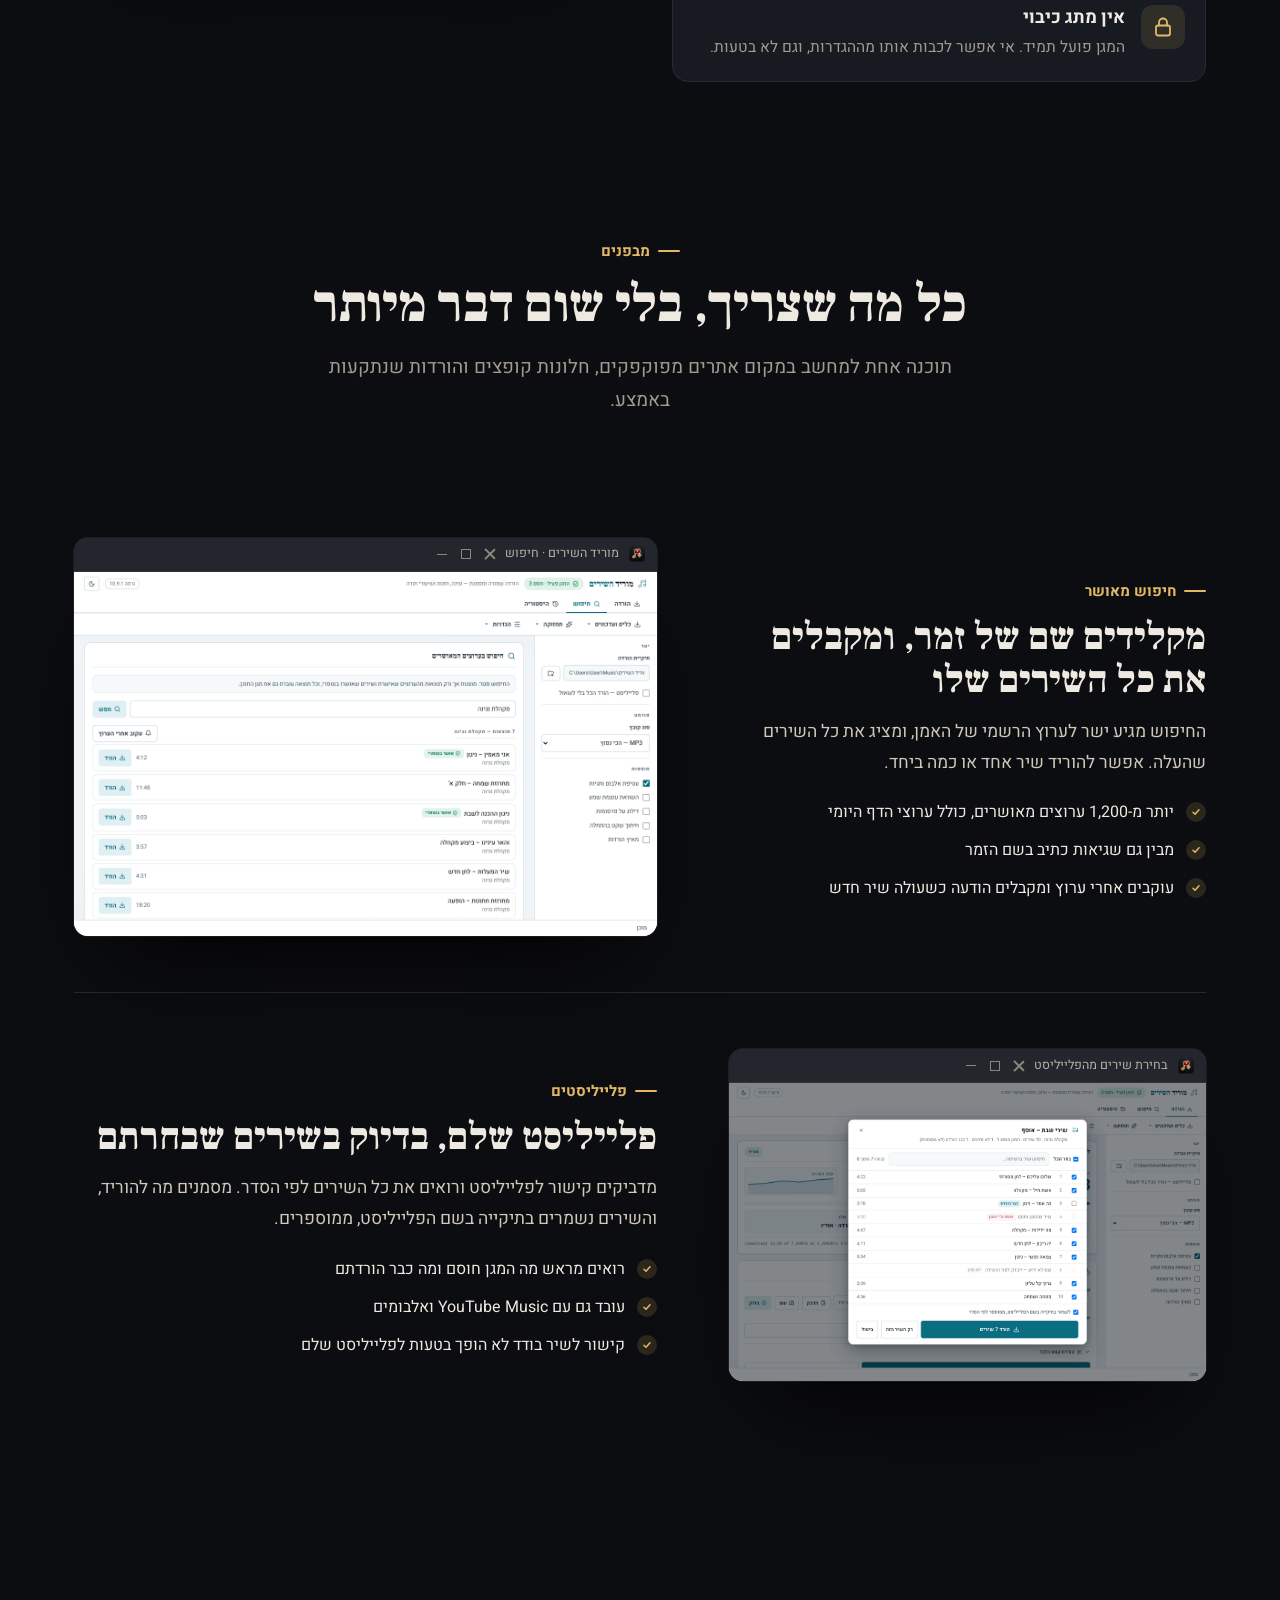
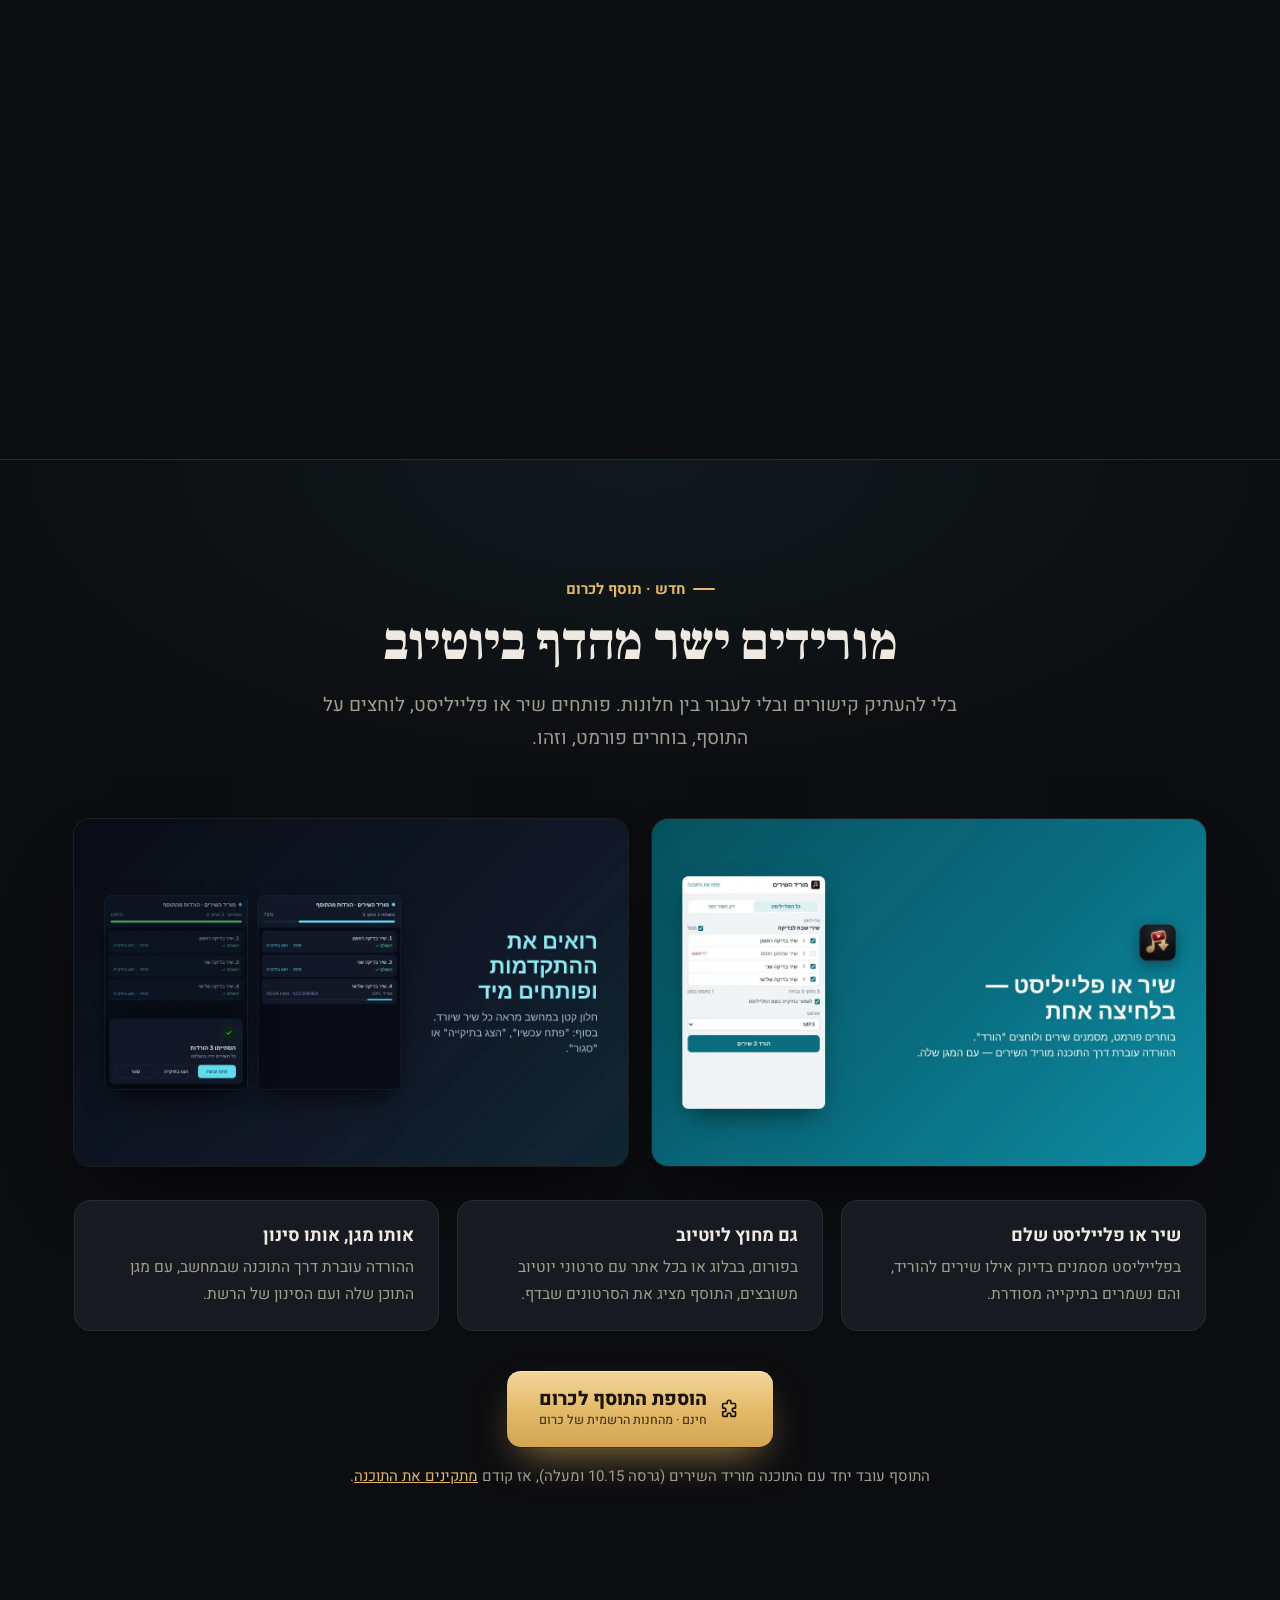
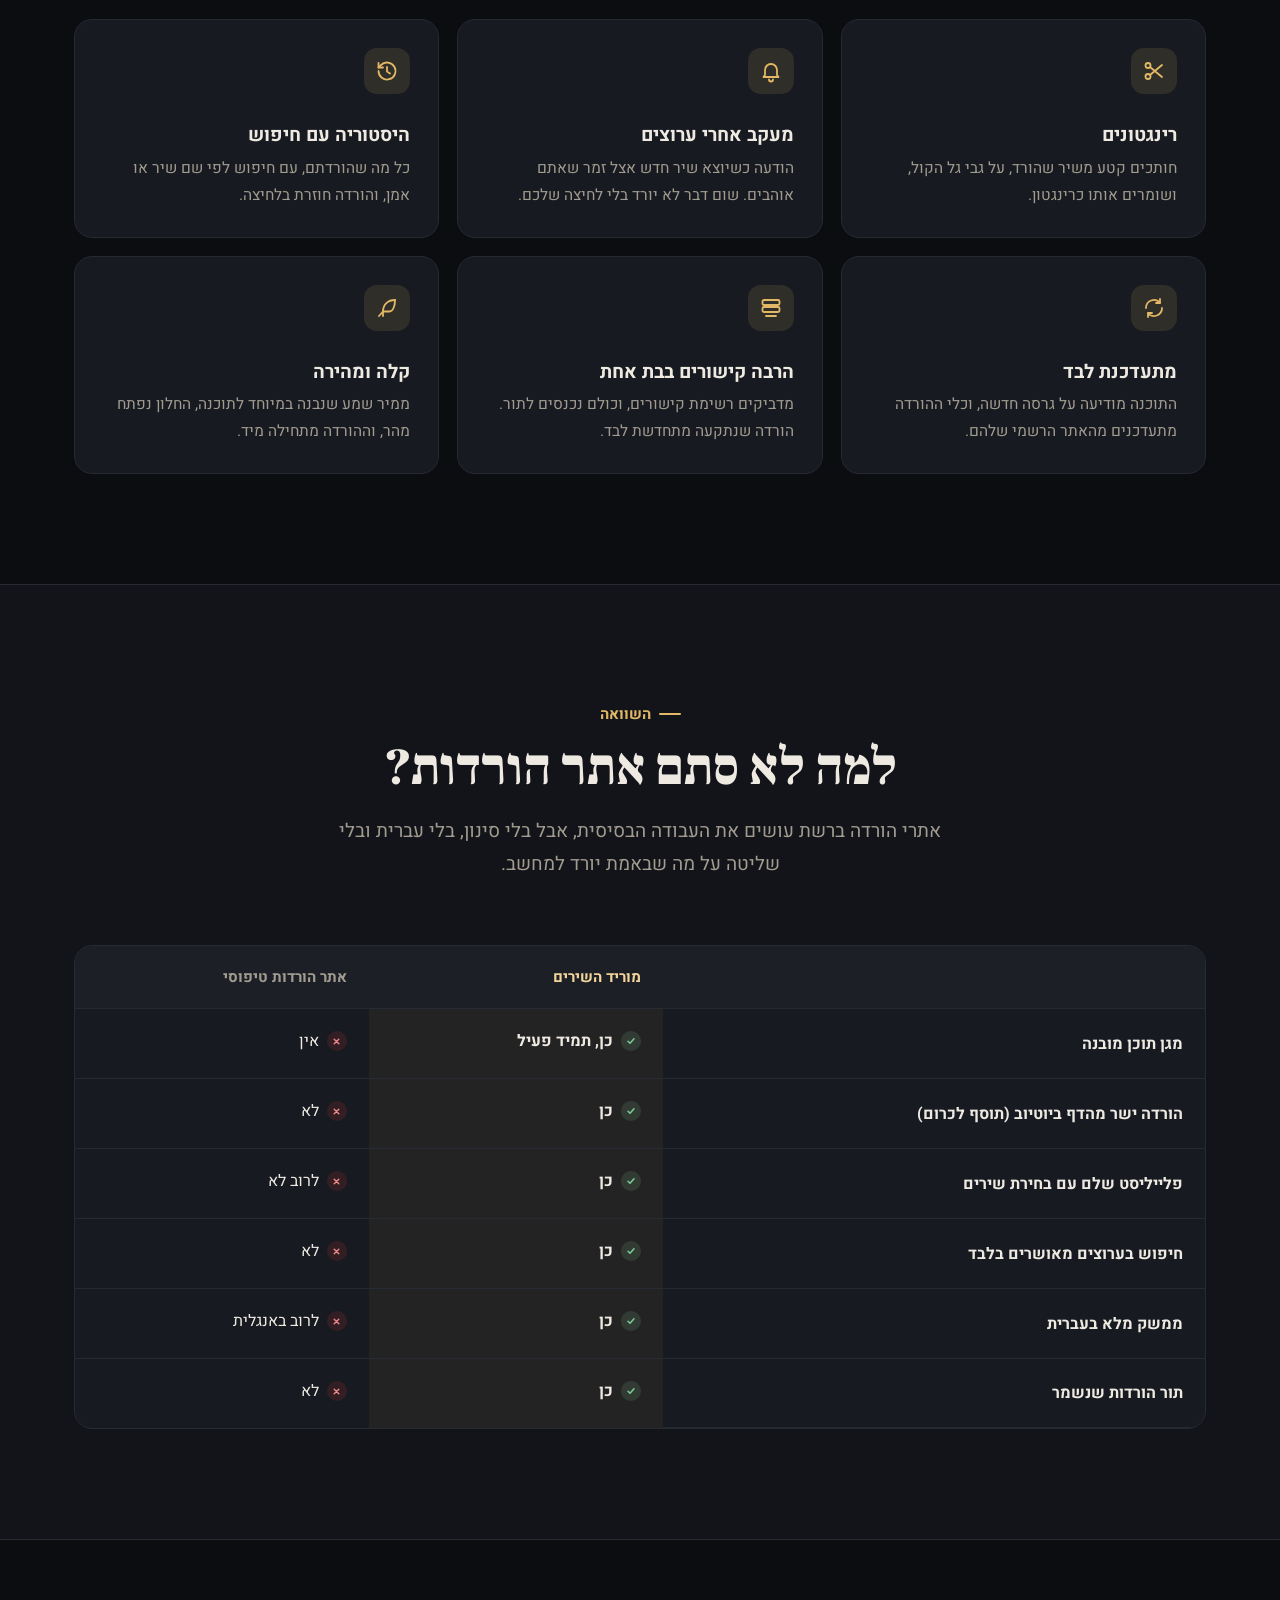
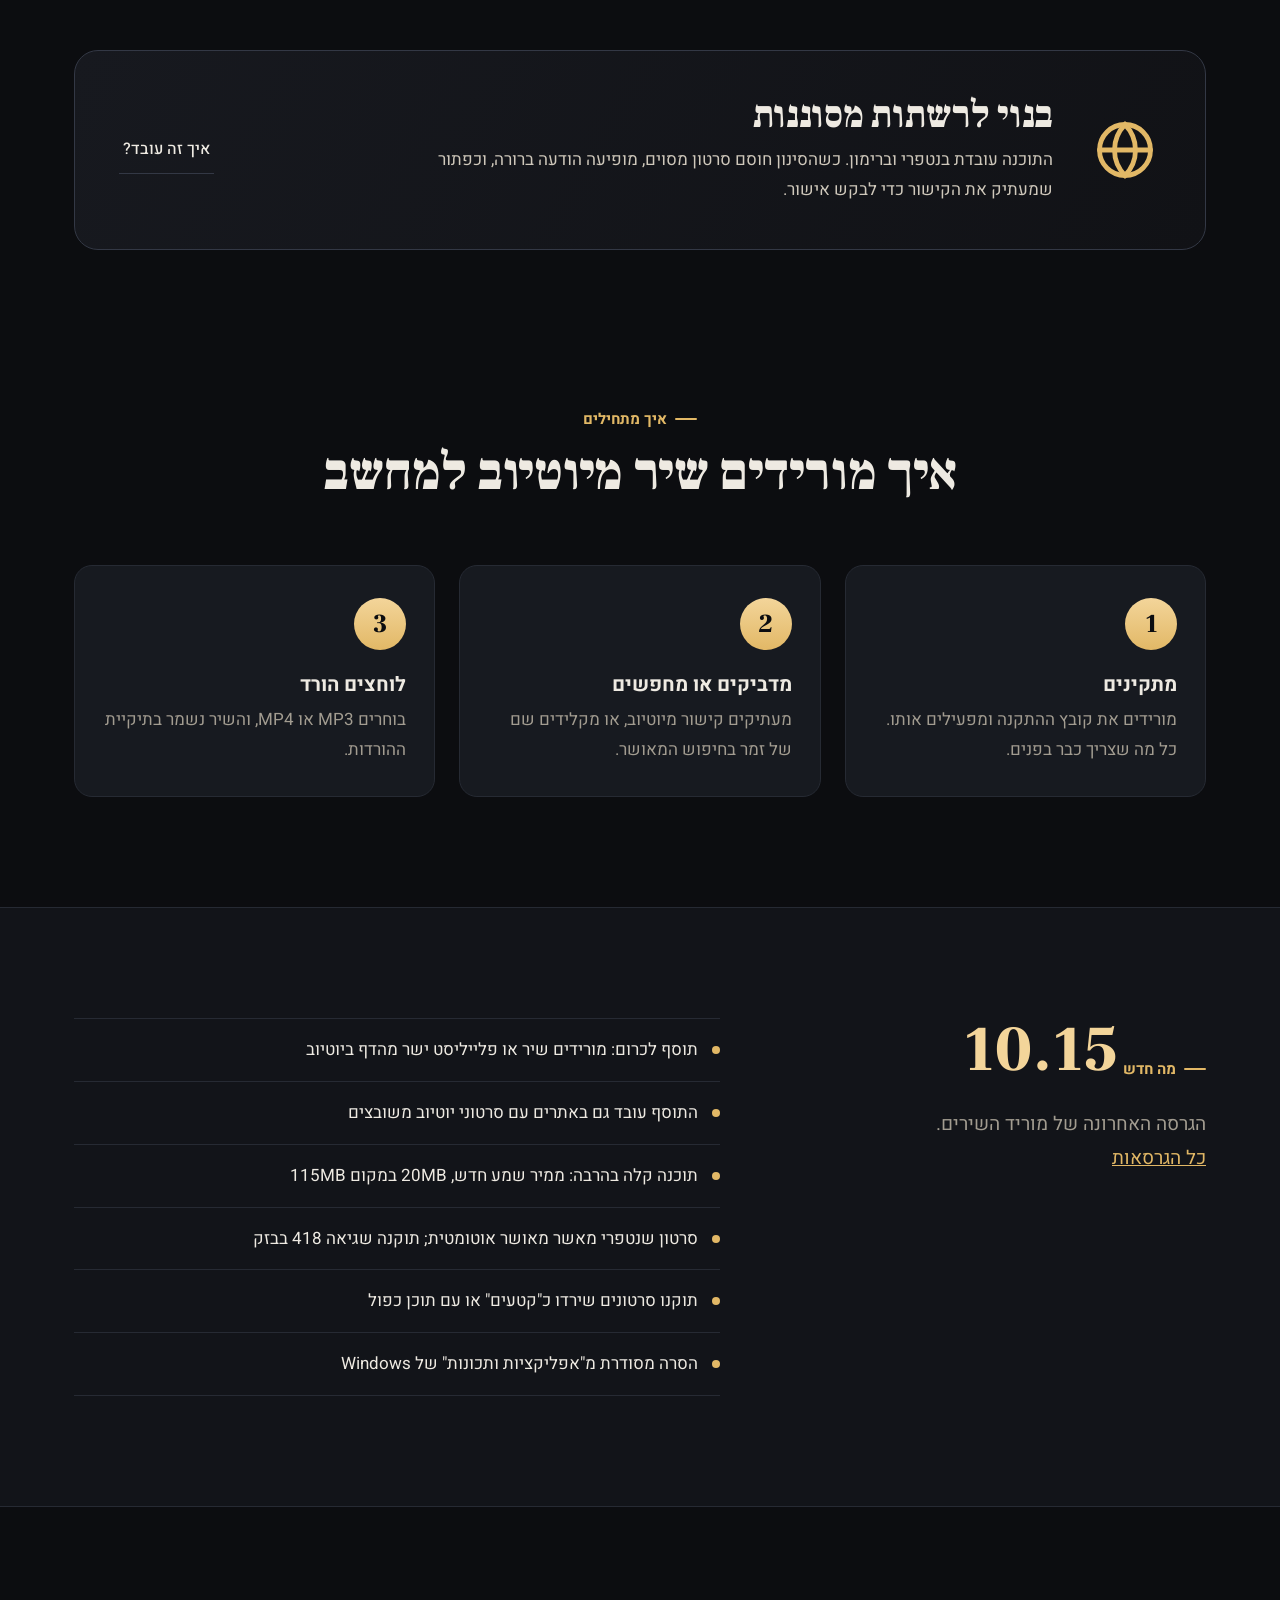
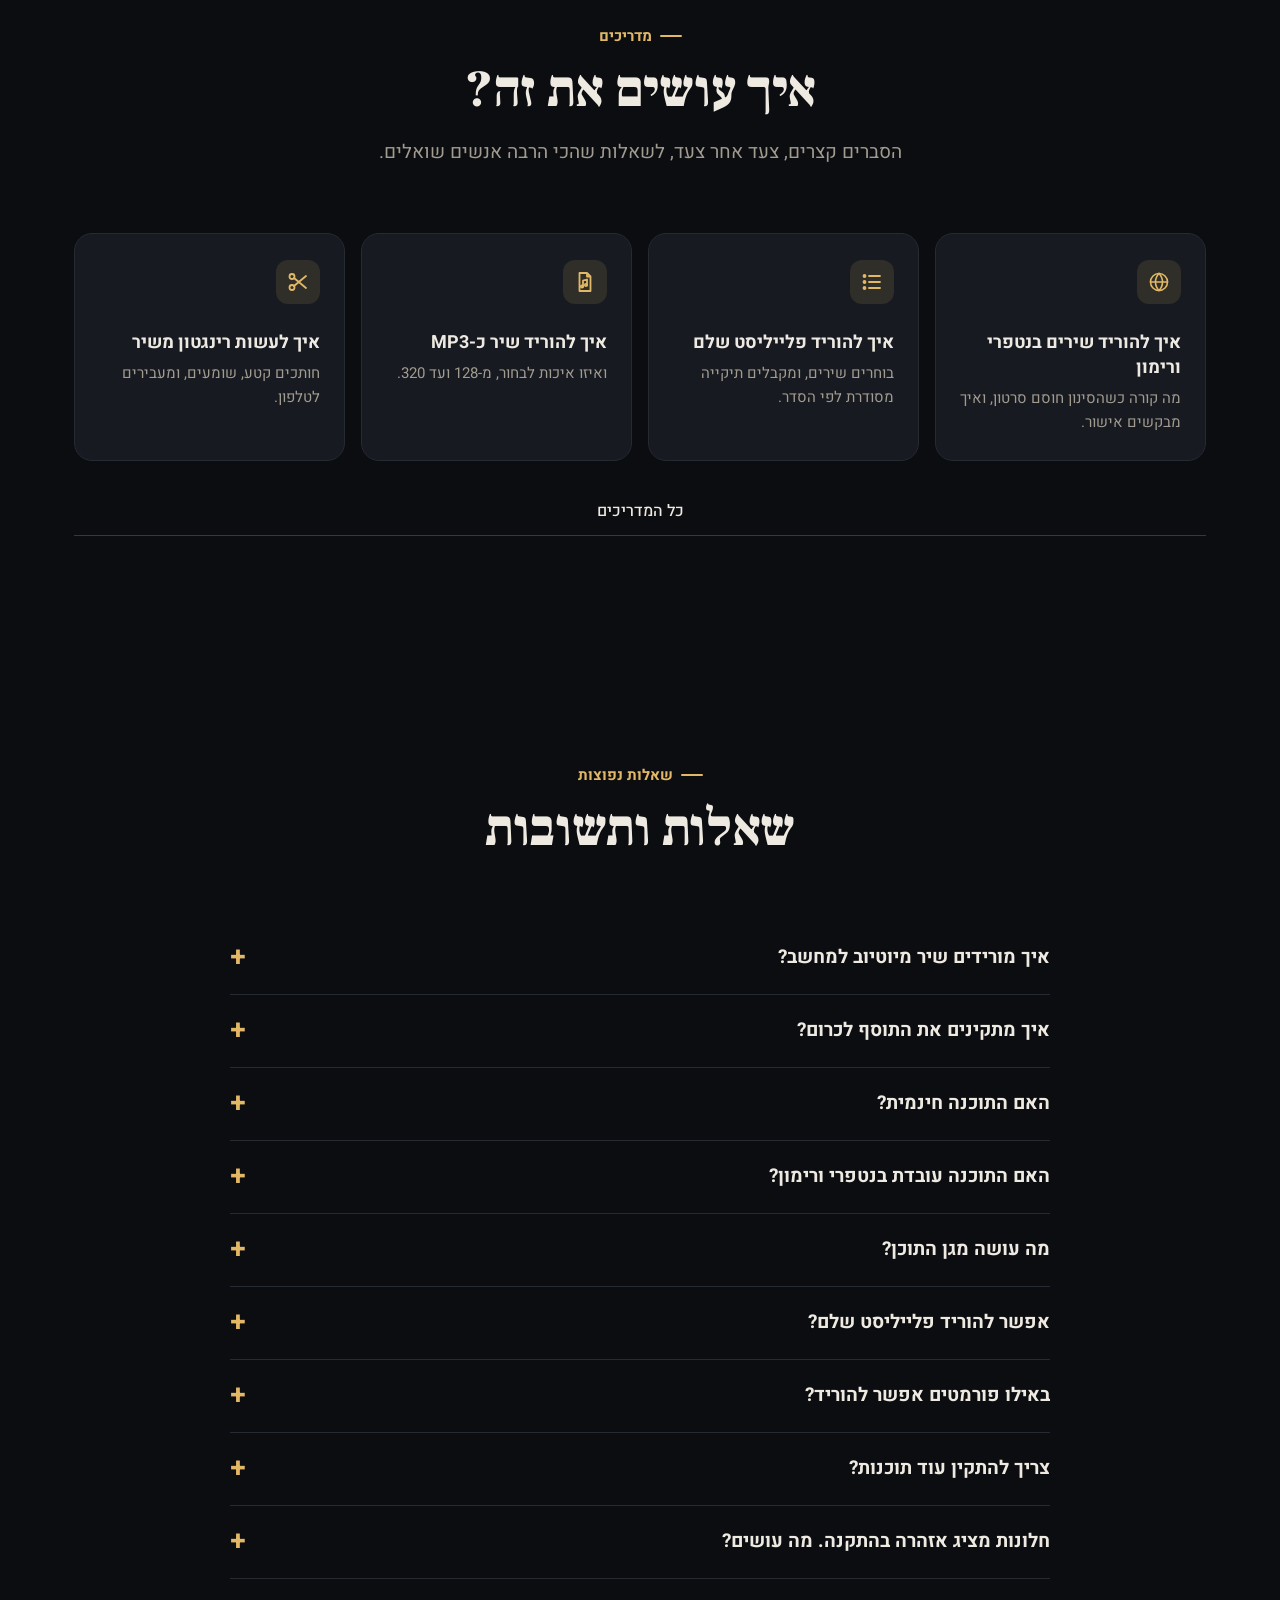
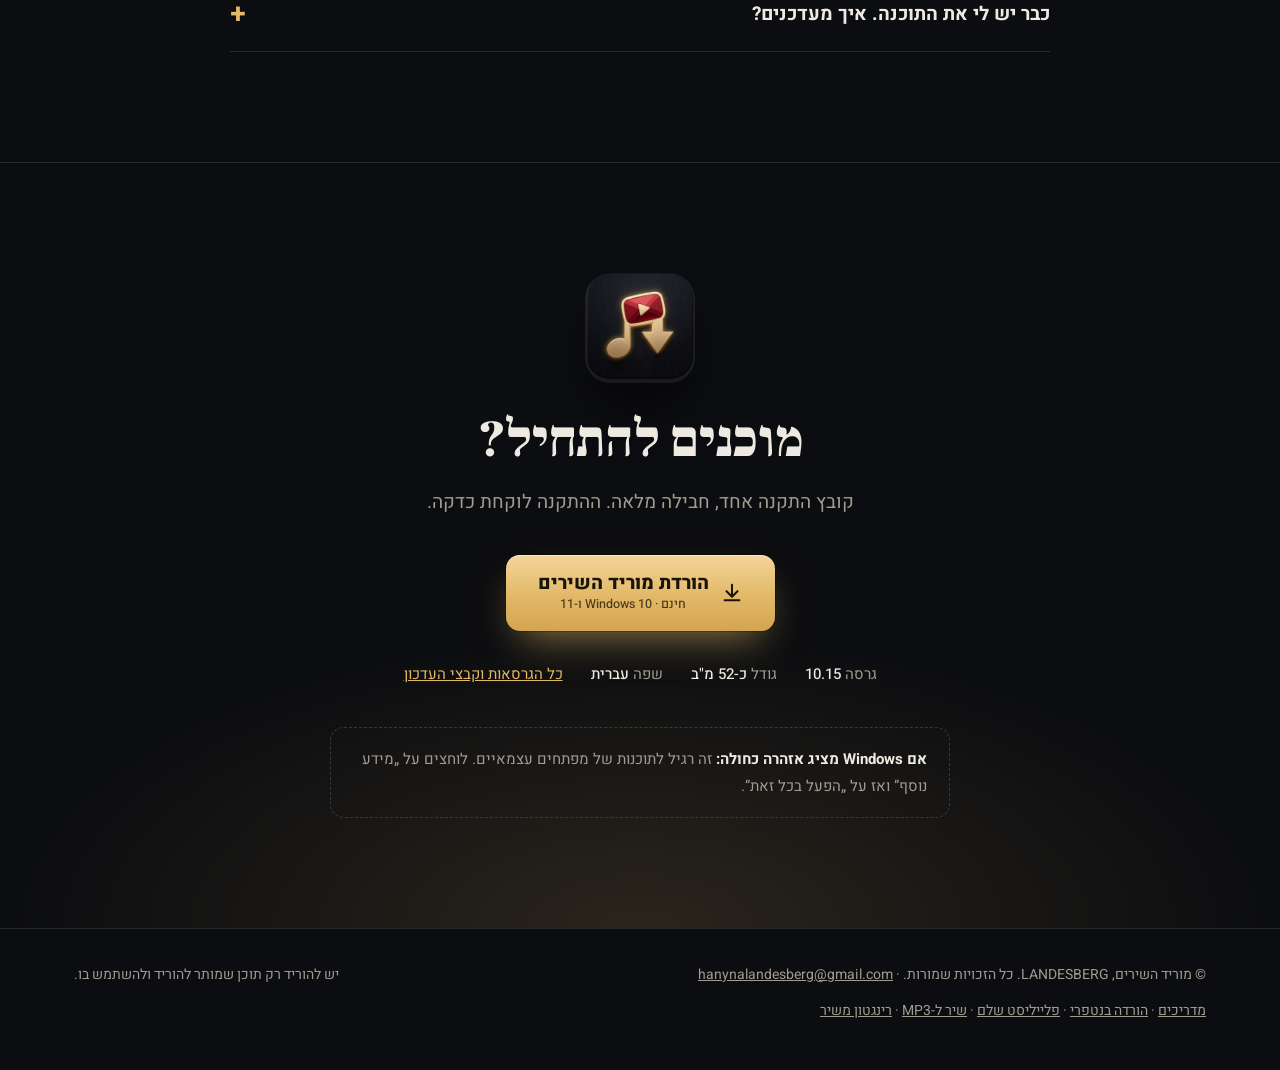
==== commit a6e86a71: "דף הנחיתה: קטע תוסף לכרום, הסרת הטענה 'בלי פרסומות', כרטיס 'קלה ומהירה' ושאלה על התוסף Co-Authored-B" ====
--- a/index.html
+++ b/index.html
@@ -55,6 +55,8 @@
   "mainEntity": [
     { "@type": "Question", "name": "איך מורידים שיר מיוטיוב למחשב?",
       "acceptedAnswer": { "@type": "Answer", "text": "מתקינים את מוריד השירים, מעתיקים את הקישור של השיר מיוטיוב ומדביקים אותו בתוכנה, בוחרים MP3 או MP4 ולוחצים הורד. השיר נשמר בתיקיית ההורדות." } },
+    { "@type": "Question", "name": "איך מתקינים את התוסף לכרום?",
+      "acceptedAnswer": { "@type": "Answer", "text": "קודם מתקינים את התוכנה מוריד השירים. אחר כך נכנסים לדף התוסף בחנות של כרום ולוחצים 'הוספה ל-Chrome'. התוכנה מתחברת לתוסף לבד." } },
     { "@type": "Question", "name": "האם התוכנה חינמית?",
       "acceptedAnswer": { "@type": "Answer", "text": "כן. התוכנה חינמית לגמרי, בלי מנוי ובלי תשלום." } },
     { "@type": "Question", "name": "האם התוכנה עובדת בנטפרי ורימון?",
@@ -221,6 +223,18 @@
 
 /* ---------- מצגת יכולות ---------- */
 .feature{display:grid;grid-template-columns:minmax(0,.9fr) minmax(0,1.1fr);gap:72px;align-items:center;padding:56px 0}
+/* ---------- התוסף לכרום ---------- */
+.ext-sec{background:radial-gradient(1000px 480px at 50% 0,rgba(95,221,236,.06),transparent 70%);border-top:1px solid var(--rule)}
+.ext-grid{display:grid;grid-template-columns:1fr 1fr;gap:24px}
+.ext-shot{width:100%;height:auto;border-radius:16px;box-shadow:0 0 0 1px rgba(255,255,255,.08),0 40px 80px -36px rgba(0,0,0,.95)}
+.ext-points{display:grid;grid-template-columns:repeat(3,1fr);gap:18px;margin-top:34px}
+.ext-points div{padding:22px 24px;border:1px solid var(--rule);border-radius:16px;background:var(--panel)}
+.ext-points b{display:block;font:700 18px/1.4 var(--sans);margin-bottom:6px}
+.ext-points span{display:block;color:var(--muted);font-size:15.5px}
+.ext-cta{text-align:center;margin-top:40px}
+.ext-note{color:var(--muted);font-size:15px;margin:16px 0 0}
+@media (max-width:980px){.ext-grid,.ext-points{grid-template-columns:1fr}}
+
 .feature + .feature{border-top:1px solid var(--rule)}
 .feature.flip > :first-child{order:2}
 .feature h3{font:900 clamp(28px,3vw,38px)/1.15 var(--serif);margin:0 0 14px}
@@ -367,6 +381,8 @@
     <symbol id="i-refresh" viewBox="0 0 24 24" fill="none" stroke="currentColor" stroke-width="1.8" stroke-linecap="round" stroke-linejoin="round"><path d="M20 12a8 8 0 01-14 5.3M4 12a8 8 0 0114-5.3"/><path d="M18 3v4h-4M6 21v-4h4"/></symbol>
     <symbol id="i-queue" viewBox="0 0 24 24" fill="none" stroke="currentColor" stroke-width="1.8" stroke-linecap="round" stroke-linejoin="round"><rect x="3.5" y="4" width="17" height="5" rx="1.5"/><rect x="3.5" y="11" width="17" height="5" rx="1.5"/><path d="M7 20h10"/></symbol>
     <symbol id="i-history" viewBox="0 0 24 24" fill="none" stroke="currentColor" stroke-width="1.8" stroke-linecap="round" stroke-linejoin="round"><path d="M3.5 12a8.5 8.5 0 102.5-6L3.5 8.5"/><path d="M3.5 4v4.5H8M12 8v4.5l3 2"/></symbol>
+    <symbol id="i-puzzle" viewBox="0 0 24 24" fill="none" stroke="currentColor" stroke-width="1.8" stroke-linejoin="round"><path d="M9 4.5a2 2 0 014 0V6h4a1 1 0 011 1v4h-1.5a2 2 0 000 4H18v4a1 1 0 01-1 1h-4v-1.5a2 2 0 00-4 0V20H5a1 1 0 01-1-1v-4h1.5a2 2 0 000-4H4V7a1 1 0 011-1h4z"/></symbol>
+    <symbol id="i-feather" viewBox="0 0 24 24" fill="none" stroke="currentColor" stroke-width="1.8" stroke-linecap="round" stroke-linejoin="round"><path d="M20 4c-7 0-12 4.5-12 11.5V20"/><path d="M8 15.5h6.5C18 15.5 20 10 20 4"/><path d="M4 20l4-4.5"/></symbol>
     <symbol id="i-moon" viewBox="0 0 24 24" fill="none" stroke="currentColor" stroke-width="1.8" stroke-linejoin="round"><path d="M20 14.5A8 8 0 019.5 4 8 8 0 1020 14.5z"/></symbol>
     <symbol id="i-check" viewBox="0 0 24 24" fill="none" stroke="currentColor" stroke-width="2.4" stroke-linecap="round" stroke-linejoin="round"><path d="M5 12.5l4.5 4.5L19 7.5"/></symbol>
     <symbol id="i-lock" viewBox="0 0 24 24" fill="none" stroke="currentColor" stroke-width="1.8" stroke-linecap="round" stroke-linejoin="round"><rect x="5" y="10.5" width="14" height="10" rx="2"/><path d="M8 10.5V7.5a4 4 0 018 0v3"/></symbol>
@@ -379,6 +395,7 @@
     <nav aria-label="ניווט ראשי">
       <a href="#shield">המגן</a>
       <a href="#features">יכולות</a>
+      <a href="#extension">תוסף לכרום</a>
       <a href="#compare">השוואה</a>
       <a href="madrich/">מדריכים</a>
       <a href="#faq">שאלות נפוצות</a>
@@ -396,7 +413,7 @@
         <img class="hero-logo" src="logo.png" alt="מוריד השירים – תוכנה להורדת שירים מיוטיוב למחשב" width="84" height="84">
         <h1>מוריד השירים</h1>
         <p class="tag">תוכנה כשרה להורדת שירים מיוטיוב למחשב</p>
-        <p class="lede">נגינה, חזנות ושיעורי תורה – ישר לתיקייה במחשב, בלחיצה אחת. כל הורדה עוברת קודם דרך מגן תוכן שאין לו מתג כיבוי, והחיפוש מציג רק ערוצים מאושרים.</p>
+        <p class="lede">נגינה, חזנות ושיעורי תורה – ישר לתיקייה במחשב, בלחיצה אחת. כל הורדה עוברת קודם דרך מגן תוכן שאין לו מתג כיבוי, והחיפוש מציג רק ערוצים מאושרים. ועם התוסף לכרום מורידים ישר מהדף ביוטיוב.</p>
         <div class="cta">
           <a class="btn dl-link" href="https://github.com/hanyna/morid/releases/download/v10.15/morid_setup_10.15.exe">
             <svg class="ic" aria-hidden="true"><use href="#i-down"/></svg>
@@ -409,6 +426,7 @@
           <li>בעברית מלאה</li>
           <li>עובד בנטפרי וברימון</li>
           <li>מתעדכן לבד</li>
+          <li>תוסף לכרום</li>
         </ul>
       </div>
 
@@ -522,6 +540,37 @@
     </div>
   </section>
 
+  <!-- התוסף לכרום -->
+  <section id="extension" class="ext-sec">
+    <div class="wrap">
+      <div class="head-c reveal">
+        <span class="eyebrow">חדש · תוסף לכרום</span>
+        <h2>מורידים ישר מהדף ביוטיוב</h2>
+        <p class="intro">בלי להעתיק קישורים ובלי לעבור בין חלונות. פותחים שיר או פלייליסט, לוחצים על התוסף, בוחרים פורמט, וזהו.</p>
+      </div>
+      <div class="ext-grid reveal">
+        <button class="zoom" data-full="shots/tosaf-1.webp" aria-label="הגדלת התמונה של חלון התוסף">
+          <img class="ext-shot" src="shots/tosaf-1.webp" alt="התוסף לכרום של מוריד השירים: בחירת שירים מפלייליסט ביוטיוב, בחירת פורמט וכפתור הורדה" width="1280" height="800" loading="lazy">
+        </button>
+        <button class="zoom" data-full="shots/tosaf-2.webp" aria-label="הגדלת התמונה של חלון ההתקדמות">
+          <img class="ext-shot" src="shots/tosaf-2.webp" alt="חלון ההתקדמות של הורדות מהתוסף, עם כפתורי פתח עכשיו והצג בתיקייה" width="1280" height="800" loading="lazy">
+        </button>
+      </div>
+      <div class="ext-points reveal">
+        <div><b>שיר או פלייליסט שלם</b><span>בפלייליסט מסמנים בדיוק אילו שירים להוריד, והם נשמרים בתיקייה מסודרת.</span></div>
+        <div><b>גם מחוץ ליוטיוב</b><span>בפורום, בבלוג או בכל אתר עם סרטוני יוטיוב משובצים, התוסף מציג את הסרטונים שבדף.</span></div>
+        <div><b>אותו מגן, אותו סינון</b><span>ההורדה עוברת דרך התוכנה שבמחשב, עם מגן התוכן שלה ועם הסינון של הרשת.</span></div>
+      </div>
+      <div class="ext-cta reveal">
+        <a class="btn" href="https://chromewebstore.google.com/detail/liddgbajcfnnffojoebeaakfhgeapmmb" rel="noopener">
+          <svg class="ic" aria-hidden="true"><use href="#i-puzzle"/></svg>
+          <span>הוספת התוסף לכרום<small>חינם · מהחנות הרשמית של כרום</small></span>
+        </a>
+        <p class="ext-note">התוסף עובד יחד עם התוכנה מוריד השירים (גרסה 10.15 ומעלה), אז קודם <a href="#download">מתקינים את התוכנה</a>.</p>
+      </div>
+    </div>
+  </section>
+
   <!-- עוד יכולות -->
   <section style="padding-top:20px">
     <div class="wrap">
@@ -531,7 +580,7 @@
         <div class="card reveal"><svg class="ic" aria-hidden="true"><use href="#i-history"/></svg><h3>היסטוריה עם חיפוש</h3><p>כל מה שהורדתם, עם חיפוש לפי שם שיר או אמן, והורדה חוזרת בלחיצה.</p></div>
         <div class="card reveal"><svg class="ic" aria-hidden="true"><use href="#i-refresh"/></svg><h3>מתעדכנת לבד</h3><p>התוכנה מודיעה על גרסה חדשה, וכלי ההורדה מתעדכנים מהאתר הרשמי שלהם.</p></div>
         <div class="card reveal"><svg class="ic" aria-hidden="true"><use href="#i-queue"/></svg><h3>הרבה קישורים בבת אחת</h3><p>מדביקים רשימת קישורים, וכולם נכנסים לתור. הורדה שנתקעה מתחדשת לבד.</p></div>
-        <div class="card reveal"><svg class="ic" aria-hidden="true"><use href="#i-moon"/></svg><h3>מצב בהיר וכהה</h3><p>ממשק נקי בעברית, מימין לשמאל, עם מצב כהה למי שמעדיף.</p></div>
+        <div class="card reveal"><svg class="ic" aria-hidden="true"><use href="#i-feather"/></svg><h3>קלה ומהירה</h3><p>ממיר שמע שנבנה במיוחד לתוכנה, החלון נפתח מהר, וההורדה מתחילה מיד.</p></div>
       </div>
     </div>
   </section>
@@ -542,14 +591,14 @@
       <div class="head-c reveal">
         <span class="eyebrow">השוואה</span>
         <h2>למה לא סתם אתר הורדות?</h2>
-        <p class="intro">אתרי הורדה ברשת עושים את העבודה הבסיסית, אבל כמעט תמיד במחיר של פרסומות, הפניות וחוסר שליטה על התוכן.</p>
+        <p class="intro">אתרי הורדה ברשת עושים את העבודה הבסיסית, אבל בלי סינון, בלי עברית ובלי שליטה על מה שבאמת יורד למחשב.</p>
       </div>
       <div class="reveal" style="overflow-x:auto">
         <table class="compare">
           <thead><tr><th scope="col"></th><th scope="col" class="us">מוריד השירים</th><th scope="col">אתר הורדות טיפוסי</th></tr></thead>
           <tbody>
             <tr><th scope="row">מגן תוכן מובנה</th><td class="us"><span class="y">כן, תמיד פעיל</span></td><td><span class="n">אין</span></td></tr>
-            <tr><th scope="row">פרסומות וחלונות קופצים</th><td class="us"><span class="y">אין בכלל</span></td><td><span class="n">בדרך כלל יש</span></td></tr>
+            <tr><th scope="row">הורדה ישר מהדף ביוטיוב (תוסף לכרום)</th><td class="us"><span class="y">כן</span></td><td><span class="n">לא</span></td></tr>
             <tr><th scope="row">פלייליסט שלם עם בחירת שירים</th><td class="us"><span class="y">כן</span></td><td><span class="n">לרוב לא</span></td></tr>
             <tr><th scope="row">חיפוש בערוצים מאושרים בלבד</th><td class="us"><span class="y">כן</span></td><td><span class="n">לא</span></td></tr>
             <tr><th scope="row">ממשק מלא בעברית</th><td class="us"><span class="y">כן</span></td><td><span class="n">לרוב באנגלית</span></td></tr>
@@ -632,6 +681,7 @@
       <div class="head-c reveal"><span class="eyebrow">שאלות נפוצות</span><h2>שאלות ותשובות</h2></div>
       <div class="faq">
         <details><summary>איך מורידים שיר מיוטיוב למחשב?</summary><p>מתקינים את מוריד השירים, מעתיקים את הקישור של השיר מיוטיוב ומדביקים אותו בתוכנה, בוחרים MP3 או MP4 ולוחצים הורד. השיר נשמר בתיקיית ההורדות.</p></details>
+        <details><summary>איך מתקינים את התוסף לכרום?</summary><p>קודם מתקינים את התוכנה מוריד השירים. אחר כך נכנסים ל<a href="https://chromewebstore.google.com/detail/liddgbajcfnnffojoebeaakfhgeapmmb" rel="noopener">דף התוסף בחנות של כרום</a> ולוחצים „הוספה ל-Chrome”. התוכנה מתחברת לתוסף לבד.</p></details>
         <details><summary>האם התוכנה חינמית?</summary><p>כן. התוכנה חינמית לגמרי, בלי מנוי ובלי תשלום.</p></details>
         <details><summary>האם התוכנה עובדת בנטפרי ורימון?</summary><p>כן, התוכנה מותאמת לעבודה ברשתות מסוננות. כשהסינון חוסם סרטון מסוים, התוכנה מודיעה על כך ומאפשרת להעתיק את הקישור כדי לבקש אישור.</p></details>
         <details><summary>מה עושה מגן התוכן?</summary><p>לפני כל הורדה התוכנה בודקת את שם הסרטון, הערוץ ופרטי האמן, וחוסמת תוכן שאינו ראוי. המגן פועל תמיד ואי אפשר לכבות אותו.</p></details>
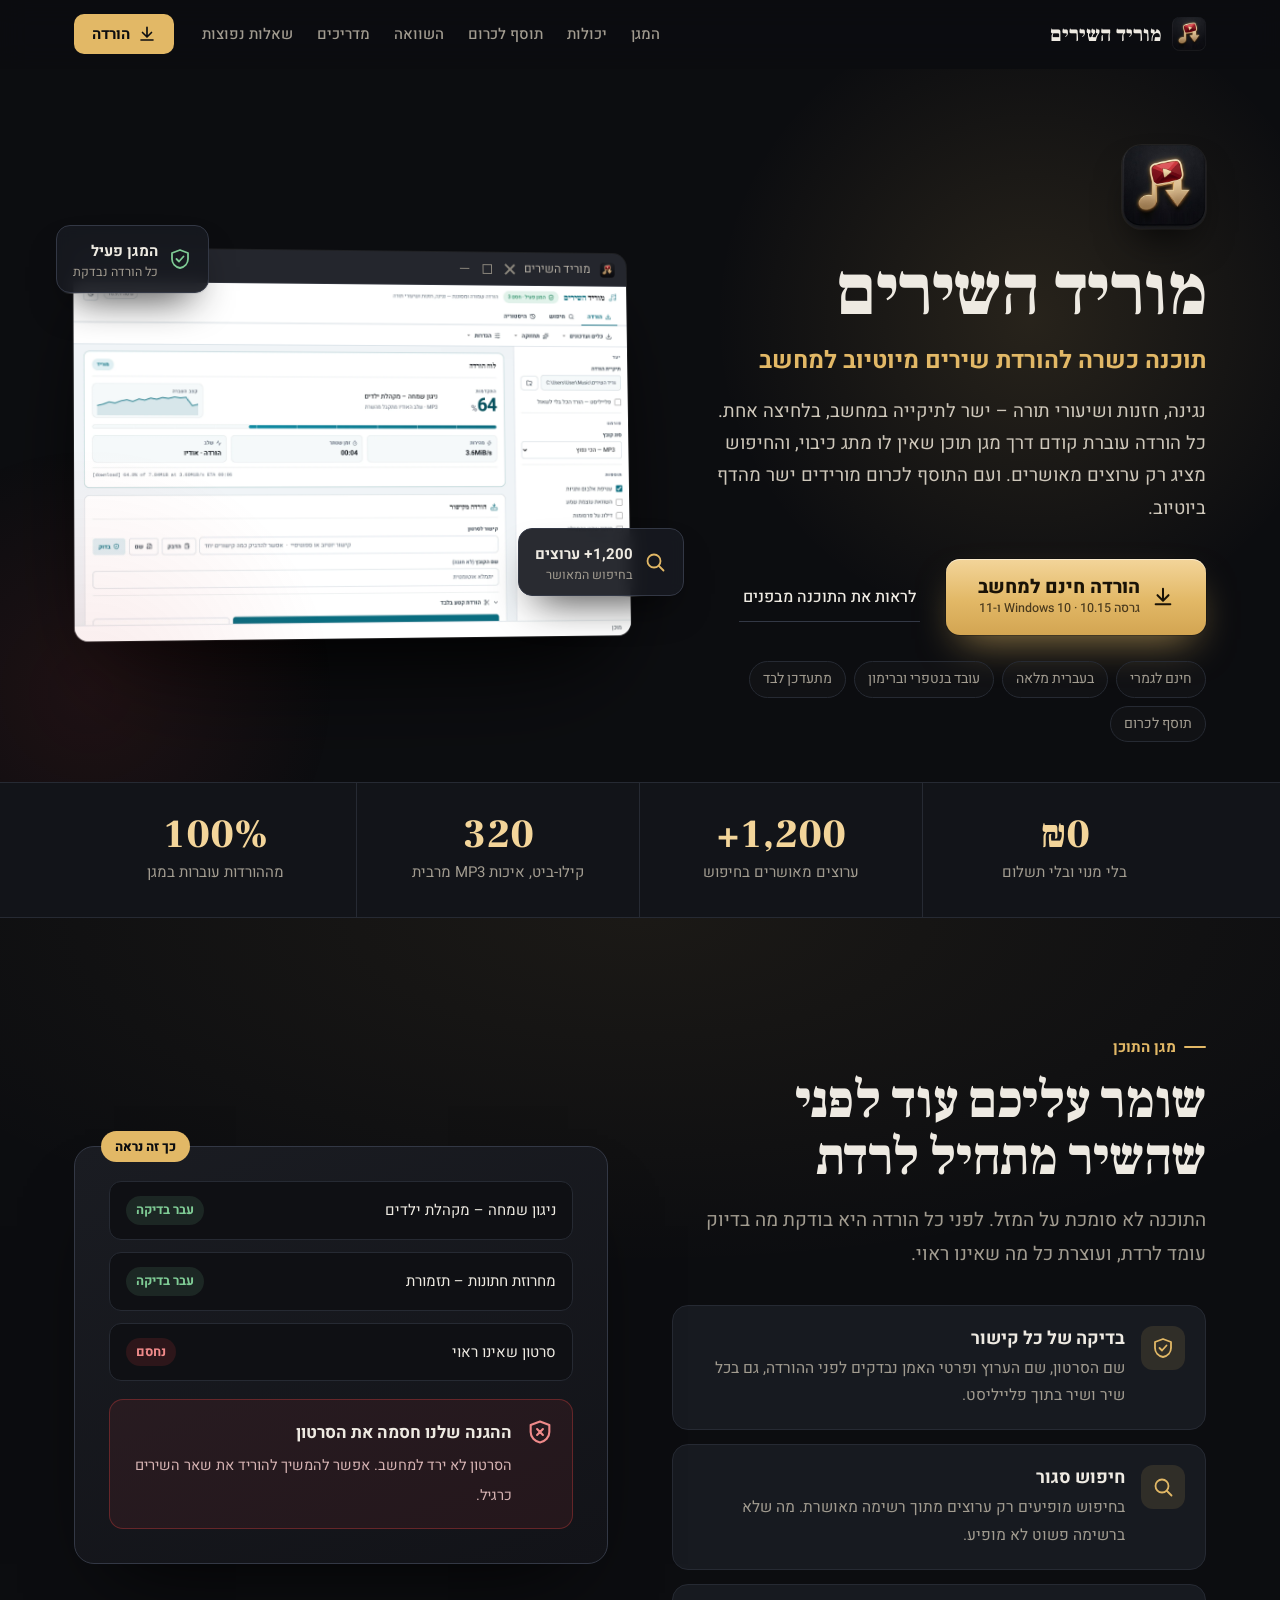
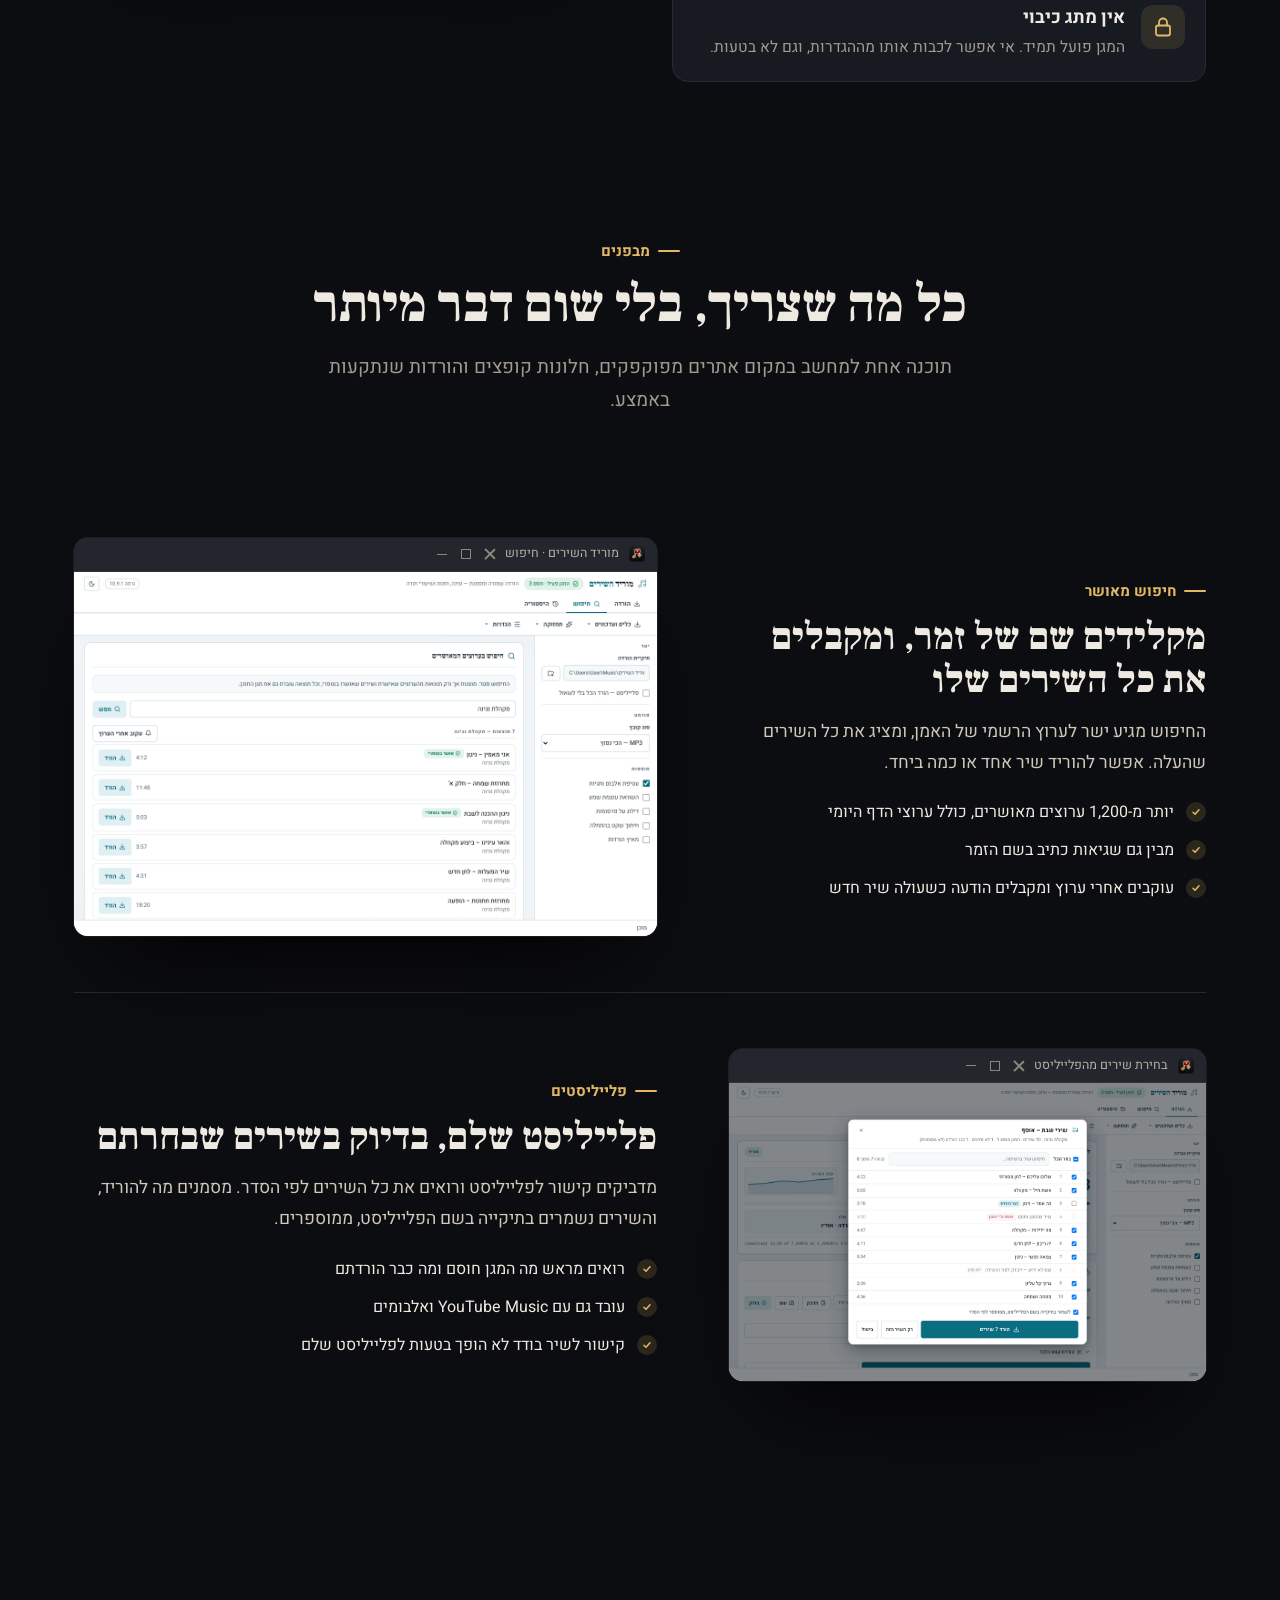
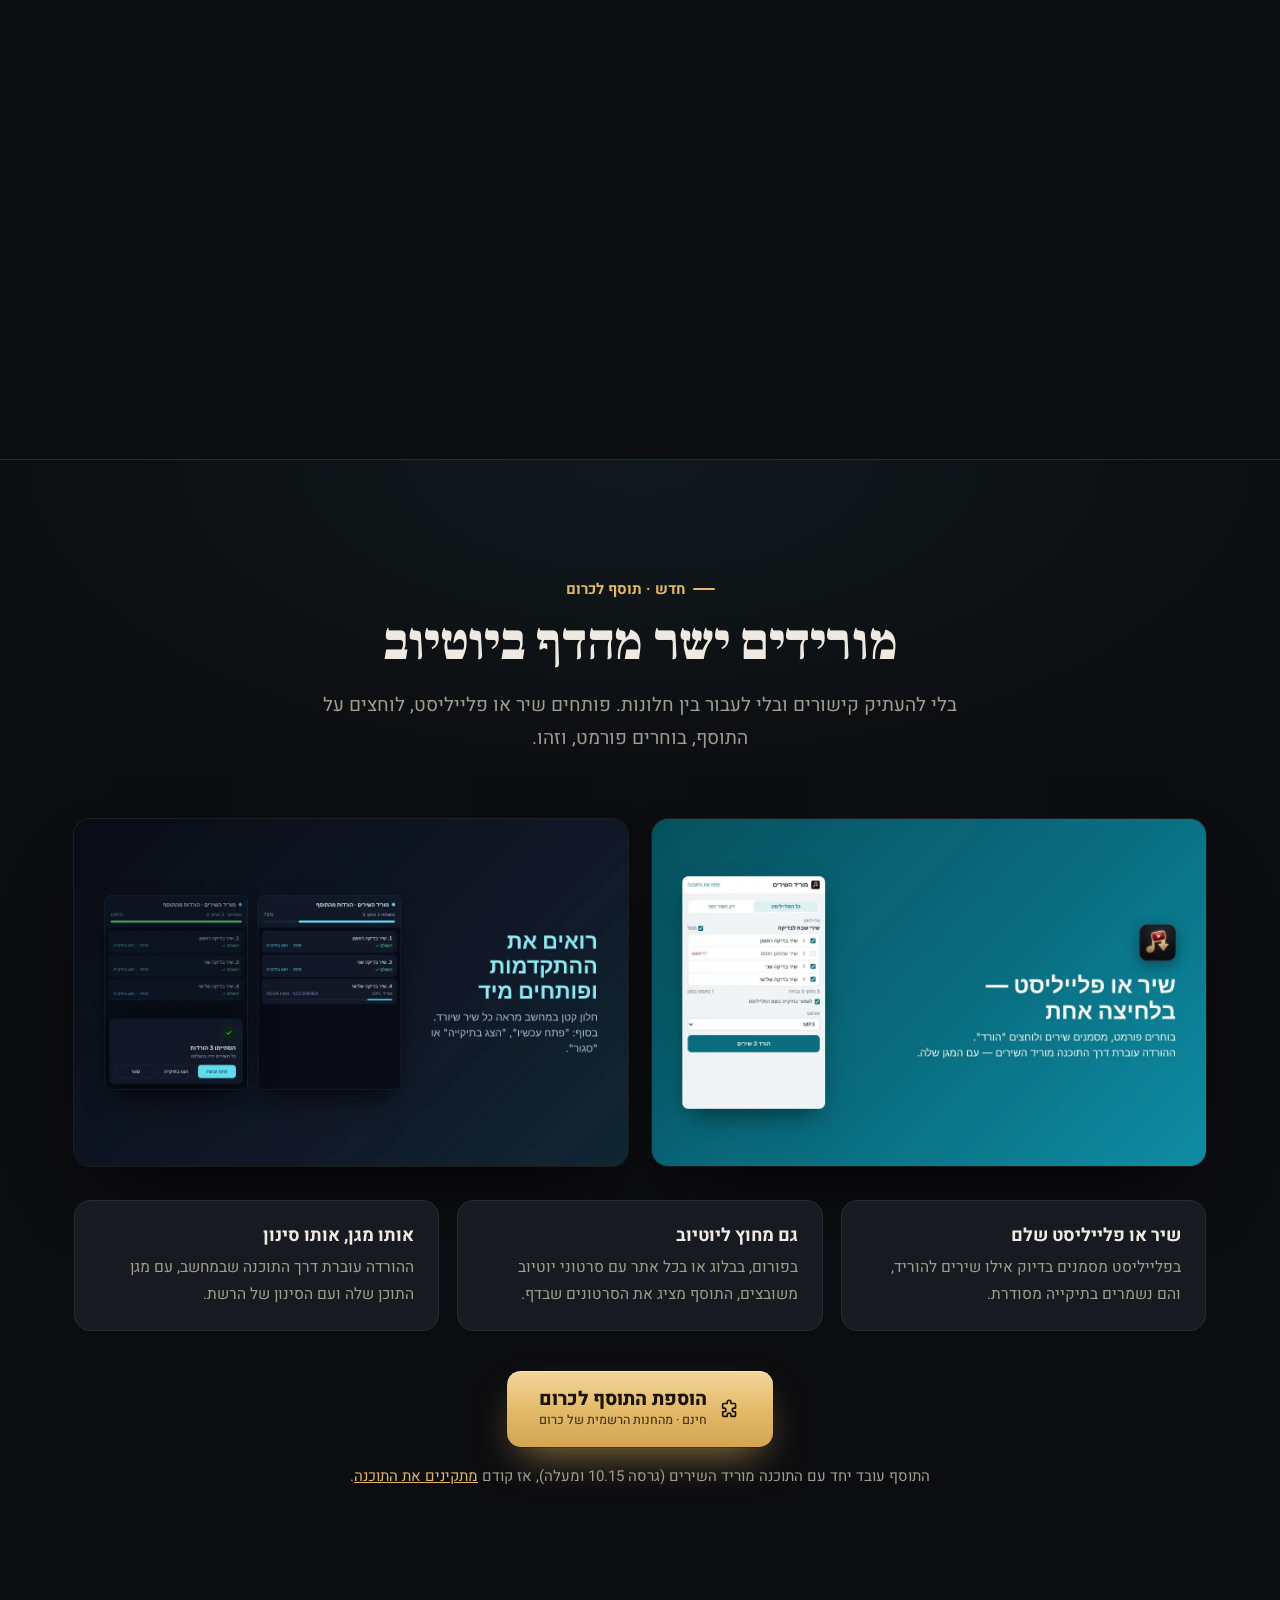
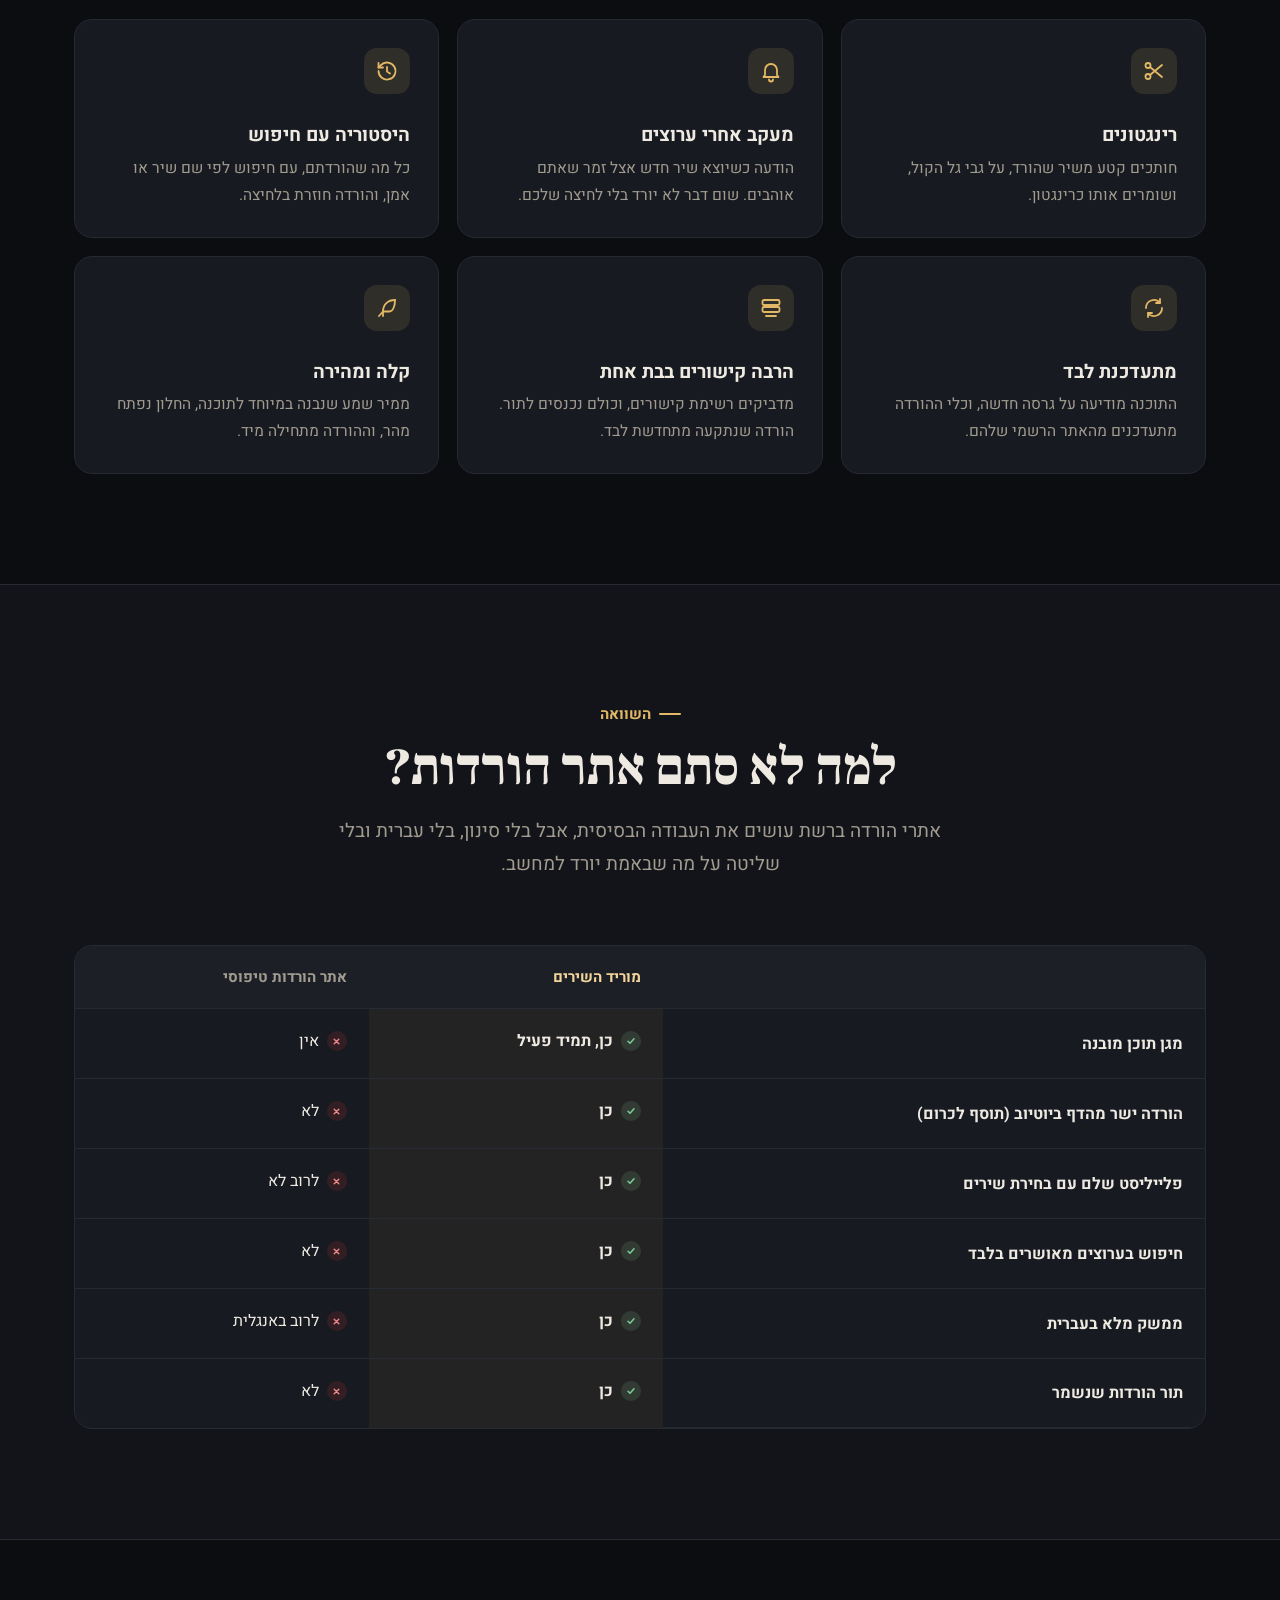
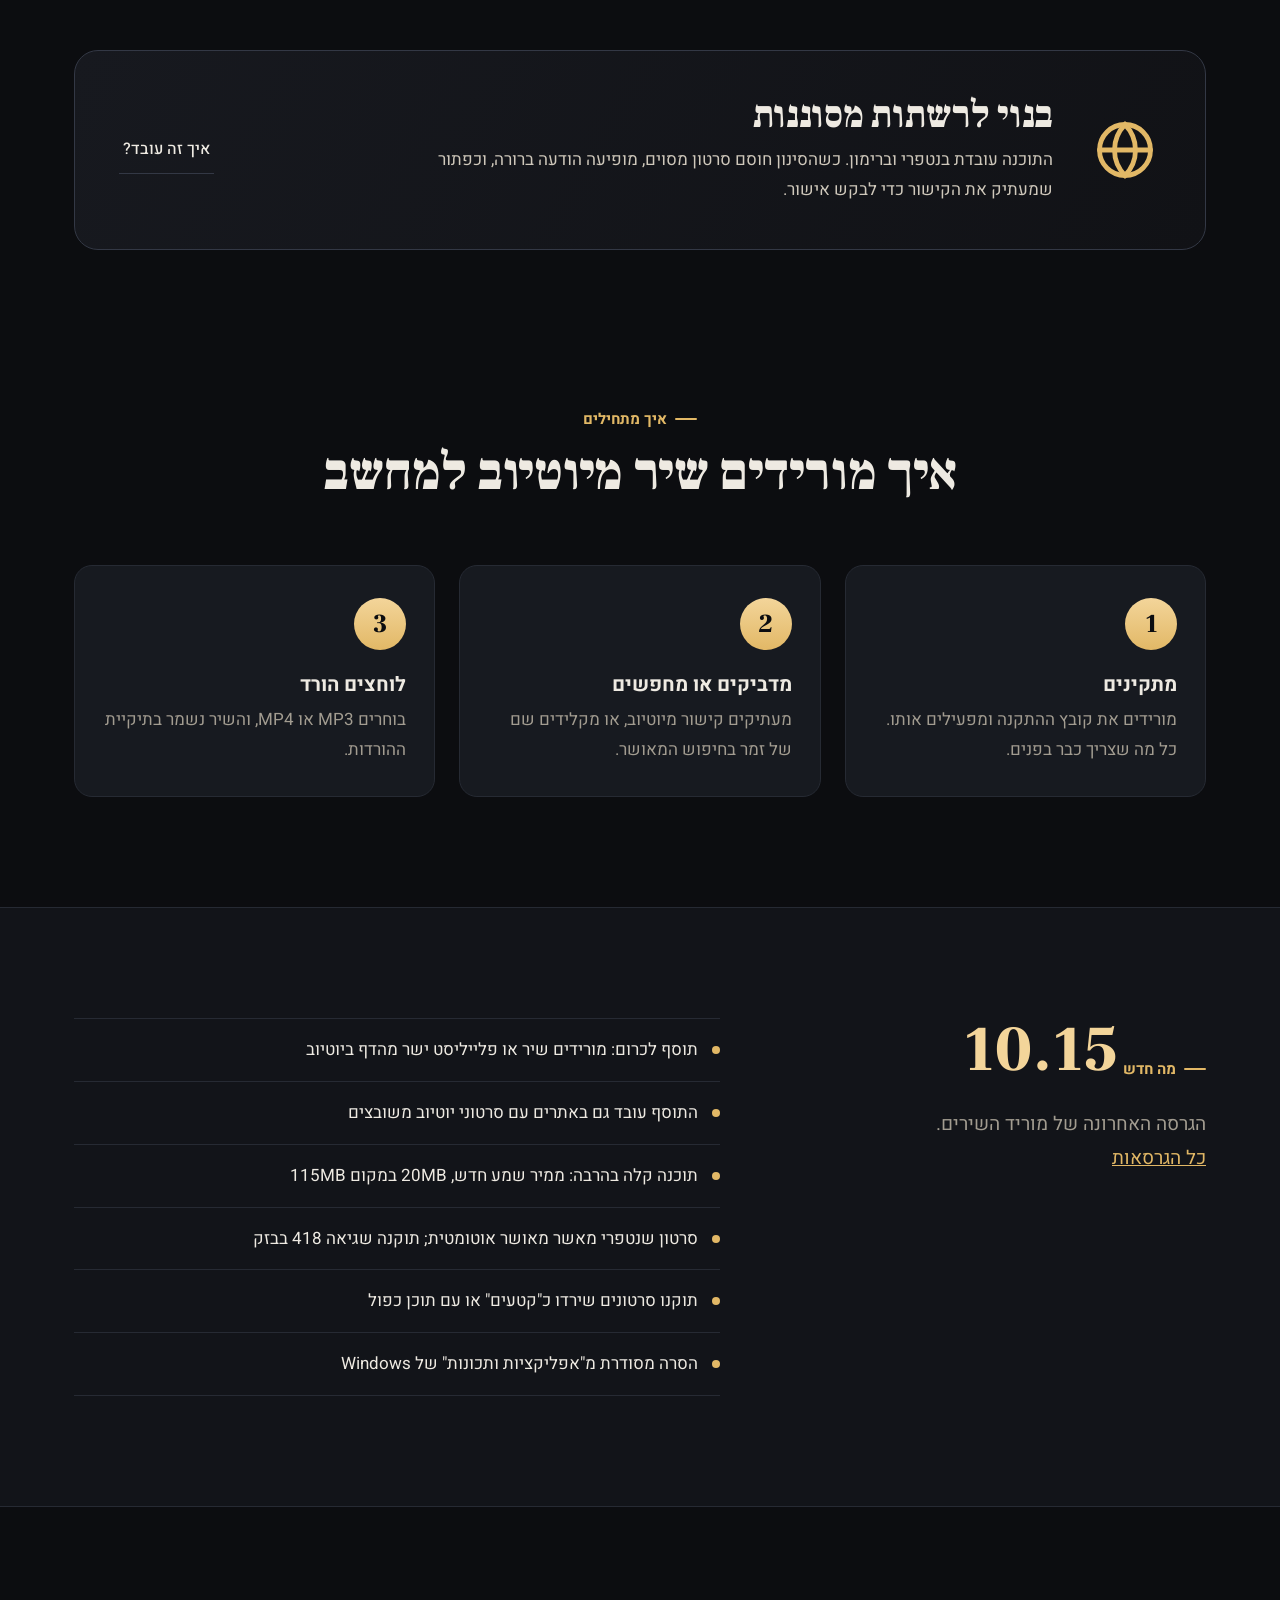
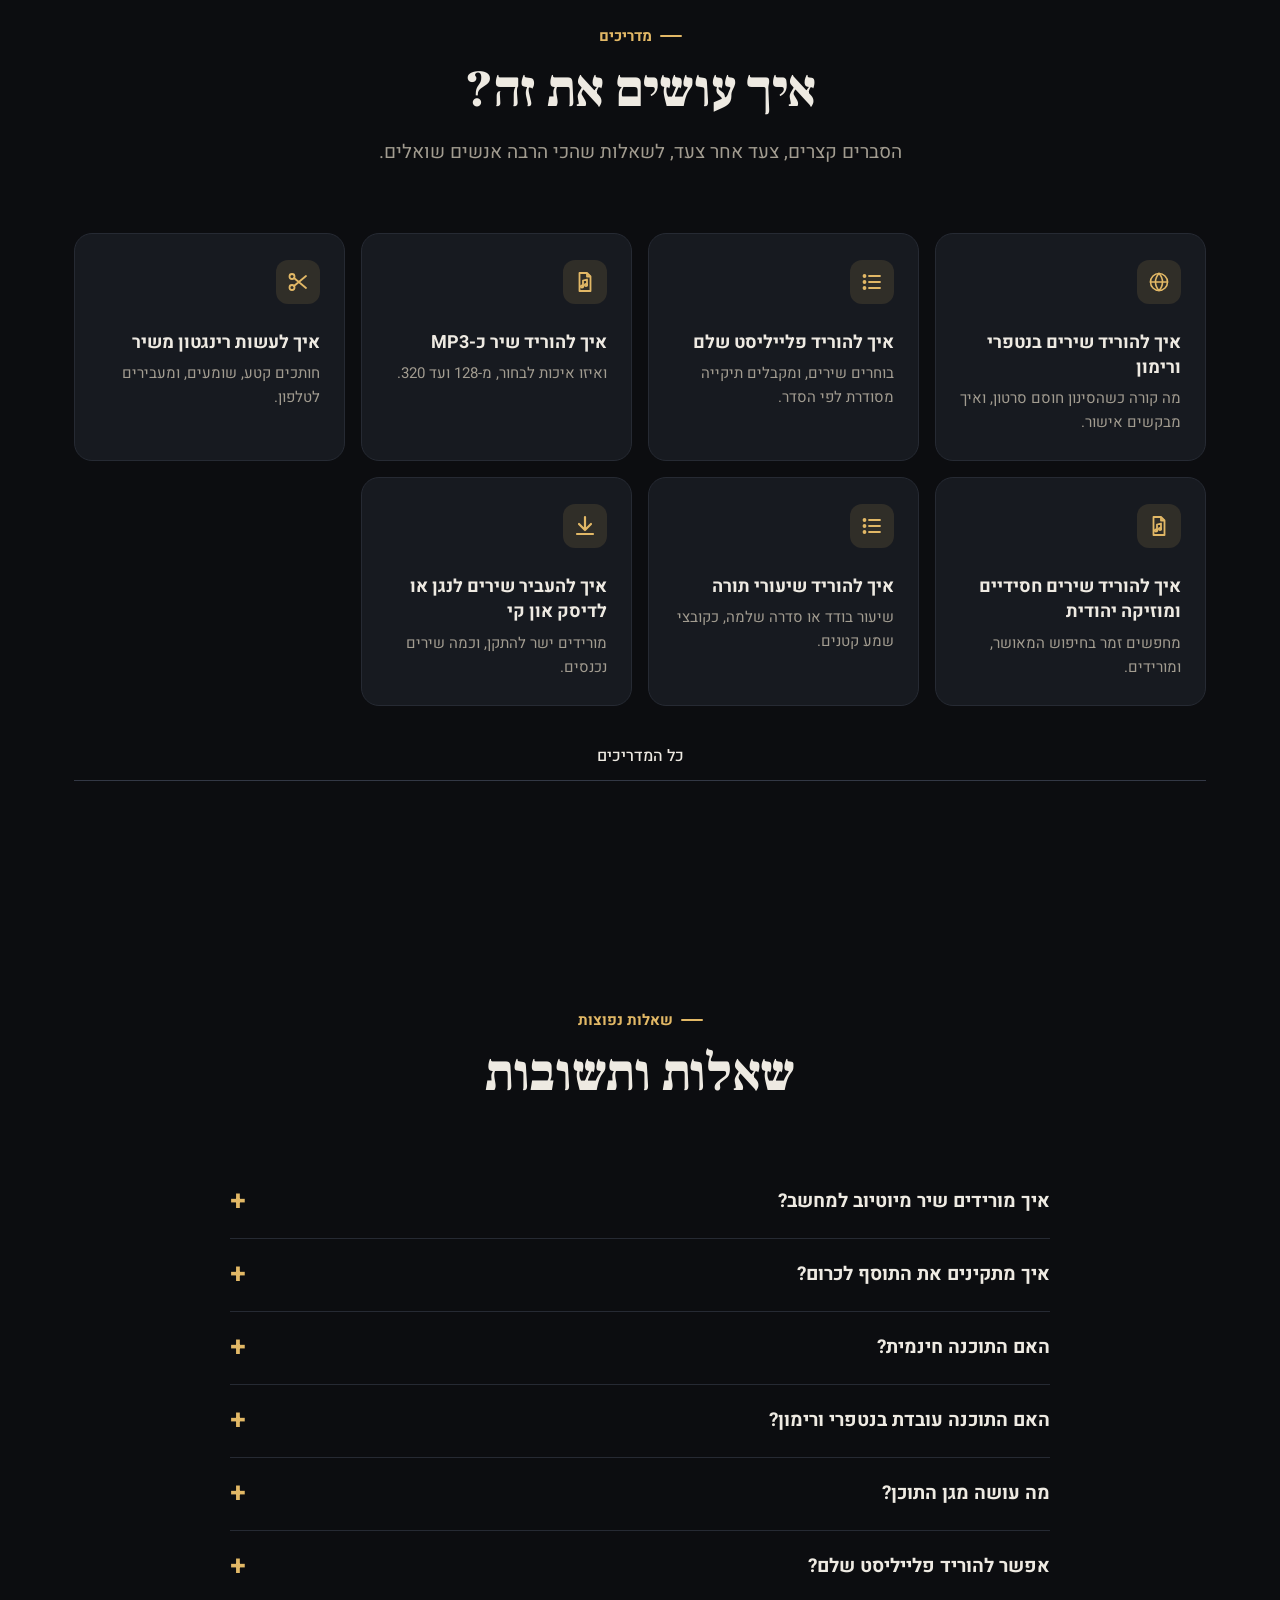
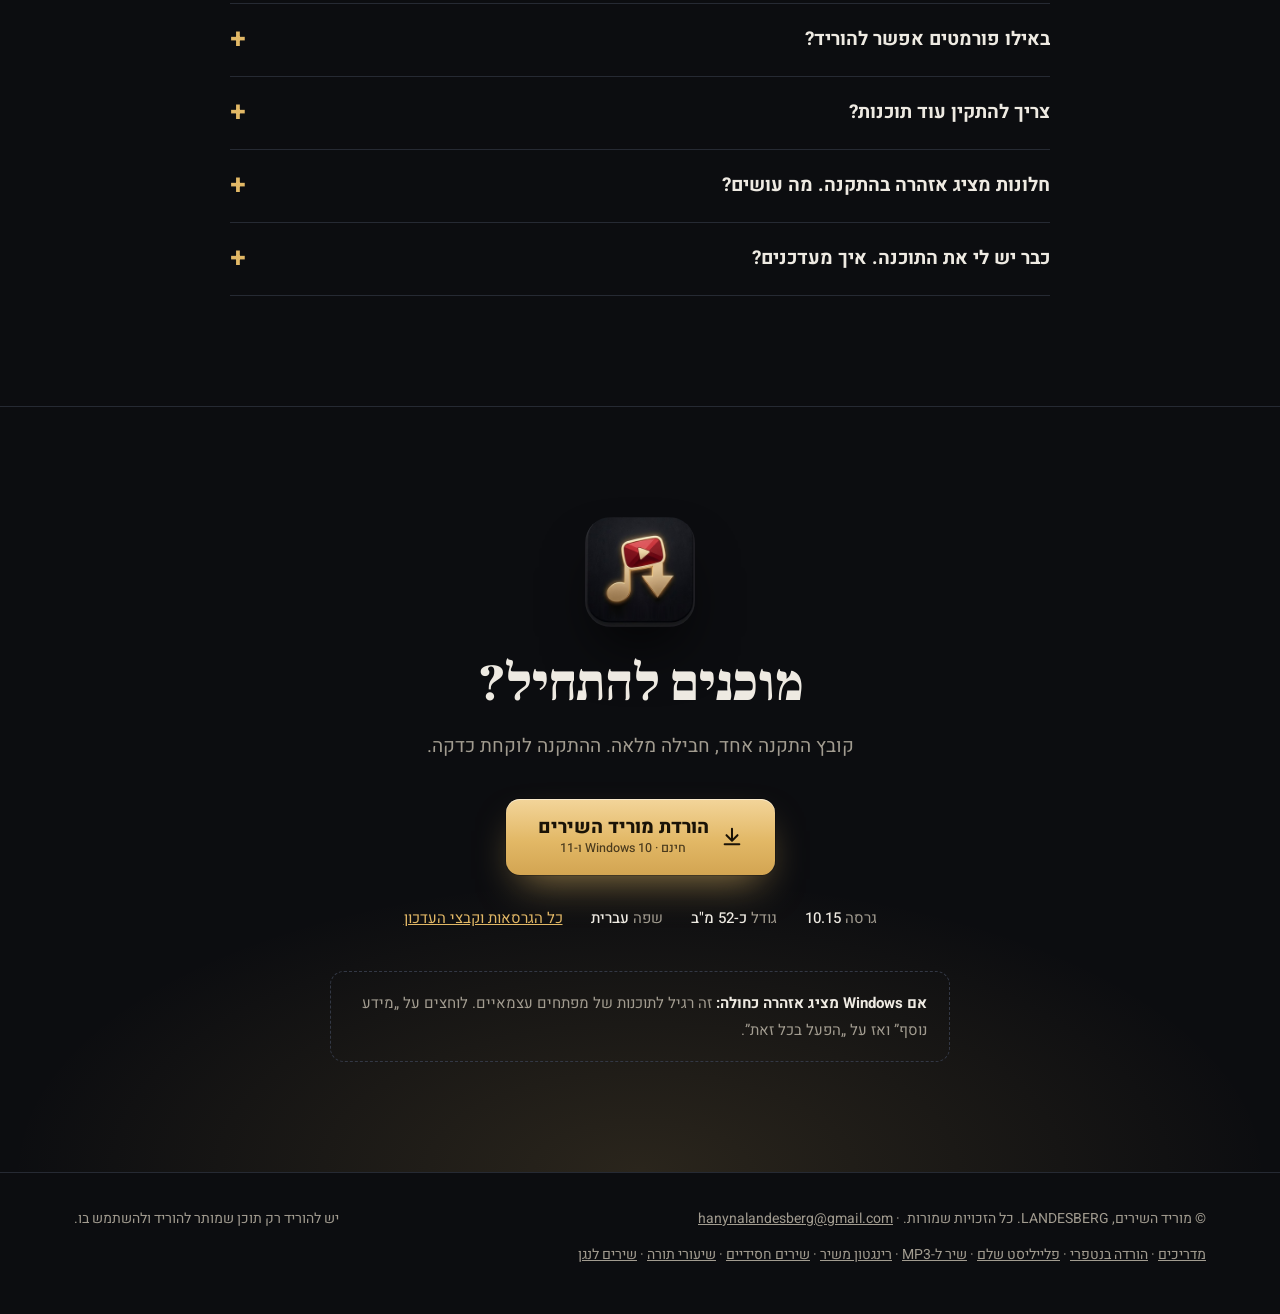
==== commit 499bd31b: "SEO: תיאור דף קצר יותר ושלושה מדריכים חדשים (שירים חסידיים, שיעורי תורה, נגן ודיסק און קי) Co-Author" ====
--- a/index.html
+++ b/index.html
@@ -4,7 +4,7 @@
 <meta charset="utf-8">
 <meta name="viewport" content="width=device-width, initial-scale=1">
 <title>מוריד השירים – תוכנה כשרה להורדת שירים מיוטיוב למחשב | חינם</title>
-<meta name="description" content="תוכנה חינמית בעברית להורדת שירים וסרטונים מיוטיוב למחשב, עם מגן תוכן מובנה, חיפוש בערוצי מוזיקה יהודית מאושרים, הורדת פלייליסטים, MP3 ו-MP4. עובדת גם ברשתות מסוננות כמו נטפרי ורימון.">
+<meta name="description" content="תוכנה חינמית בעברית להורדת שירים מיוטיוב למחשב, שעובדת גם בנטפרי וברימון. מגן תוכן מובנה, חיפוש בערוצים מאושרים, פלייליסטים, MP3 ו-MP4.">
 <meta name="keywords" content="תוכנה להורדת שירים, הורדת שירים מיוטיוב, מוריד שירים, תוכנה כשרה להורדת שירים, הורדת שירים חסידיים, הורדת מוזיקה יהודית, הורדת שירים בנטפרי, המרה ל-MP3">
 <link rel="canonical" href="https://hanyna.github.io/morid/">
 <meta name="robots" content="index, follow, max-image-preview:large">
@@ -670,6 +670,9 @@
         <li><a href="madrich/playlist/"><svg class="ic" aria-hidden="true"><use href="#i-list"/></svg><b>איך להוריד פלייליסט שלם</b><span>בוחרים שירים, ומקבלים תיקייה מסודרת לפי הסדר.</span></a></li>
         <li><a href="madrich/mp3/"><svg class="ic" aria-hidden="true"><use href="#i-file"/></svg><b>איך להוריד שיר כ-MP3</b><span>ואיזו איכות לבחור, מ-128 ועד 320.</span></a></li>
         <li><a href="madrich/ringtone/"><svg class="ic" aria-hidden="true"><use href="#i-cut"/></svg><b>איך לעשות רינגטון משיר</b><span>חותכים קטע, שומעים, ומעבירים לטלפון.</span></a></li>
+        <li><a href="madrich/chasidi/"><svg class="ic" aria-hidden="true"><use href="#i-file"/></svg><b>איך להוריד שירים חסידיים ומוזיקה יהודית</b><span>מחפשים זמר בחיפוש המאושר, ומורידים.</span></a></li>
+        <li><a href="madrich/shiurim/"><svg class="ic" aria-hidden="true"><use href="#i-list"/></svg><b>איך להוריד שיעורי תורה</b><span>שיעור בודד או סדרה שלמה, כקובצי שמע קטנים.</span></a></li>
+        <li><a href="madrich/nagan/"><svg class="ic" aria-hidden="true"><use href="#i-down"/></svg><b>איך להעביר שירים לנגן או לדיסק און קי</b><span>מורידים ישר להתקן, וכמה שירים נכנסים.</span></a></li>
       </ul>
       <a class="ghost guides-all" href="madrich/">כל המדריכים</a>
     </div>
@@ -719,7 +722,7 @@
   <div class="wrap">
     <span>© מוריד השירים, <span dir="ltr">LANDESBERG</span>. כל הזכויות שמורות. · <a href="mailto:hanynalandesberg@gmail.com" dir="ltr">hanynalandesberg@gmail.com</a></span>
     <span>יש להוריד רק תוכן שמותר להוריד ולהשתמש בו.</span>
-    <span><a href="madrich/">מדריכים</a> · <a href="madrich/netfree/">הורדה בנטפרי</a> · <a href="madrich/playlist/">פלייליסט שלם</a> · <a href="madrich/mp3/">שיר ל-MP3</a> · <a href="madrich/ringtone/">רינגטון משיר</a></span>
+    <span><a href="madrich/">מדריכים</a> · <a href="madrich/netfree/">הורדה בנטפרי</a> · <a href="madrich/playlist/">פלייליסט שלם</a> · <a href="madrich/mp3/">שיר ל-MP3</a> · <a href="madrich/ringtone/">רינגטון משיר</a> · <a href="madrich/chasidi/">שירים חסידיים</a> · <a href="madrich/shiurim/">שיעורי תורה</a> · <a href="madrich/nagan/">שירים לנגן</a></span>
   </div>
 </footer>
 
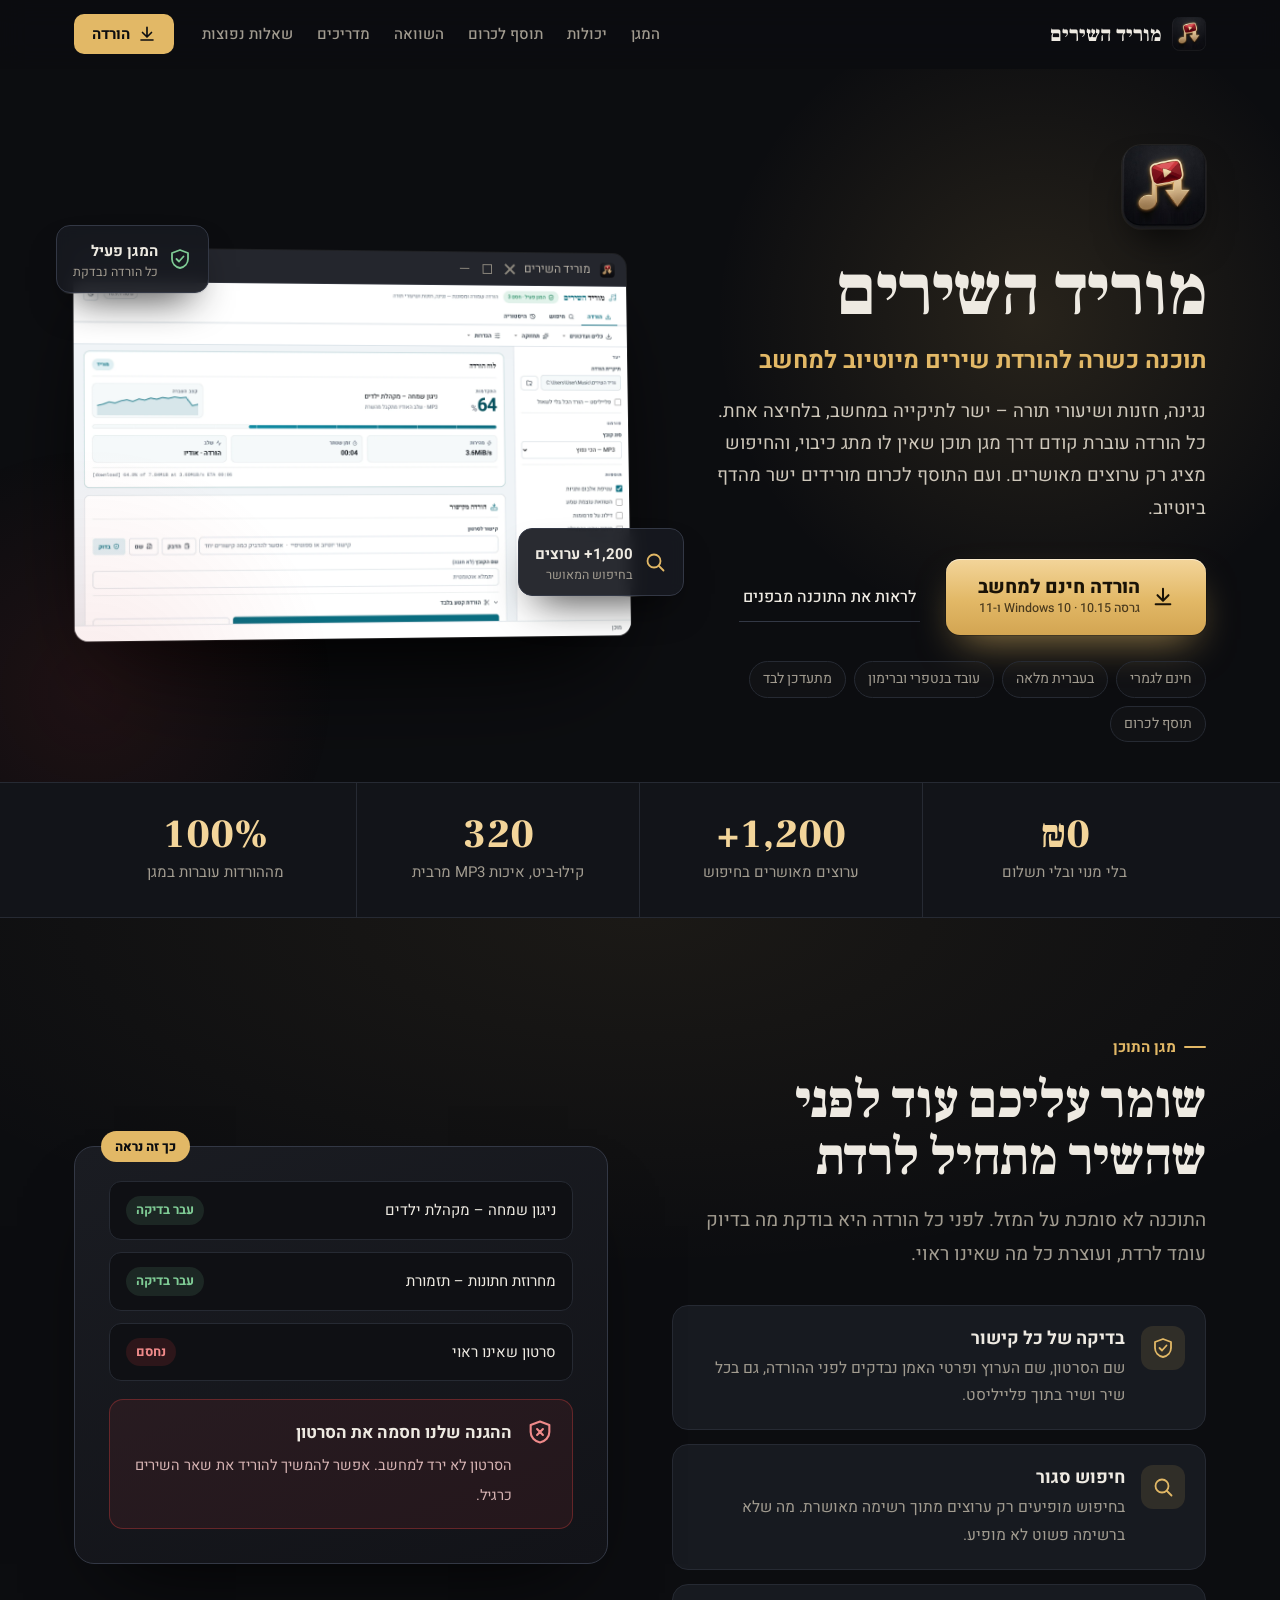
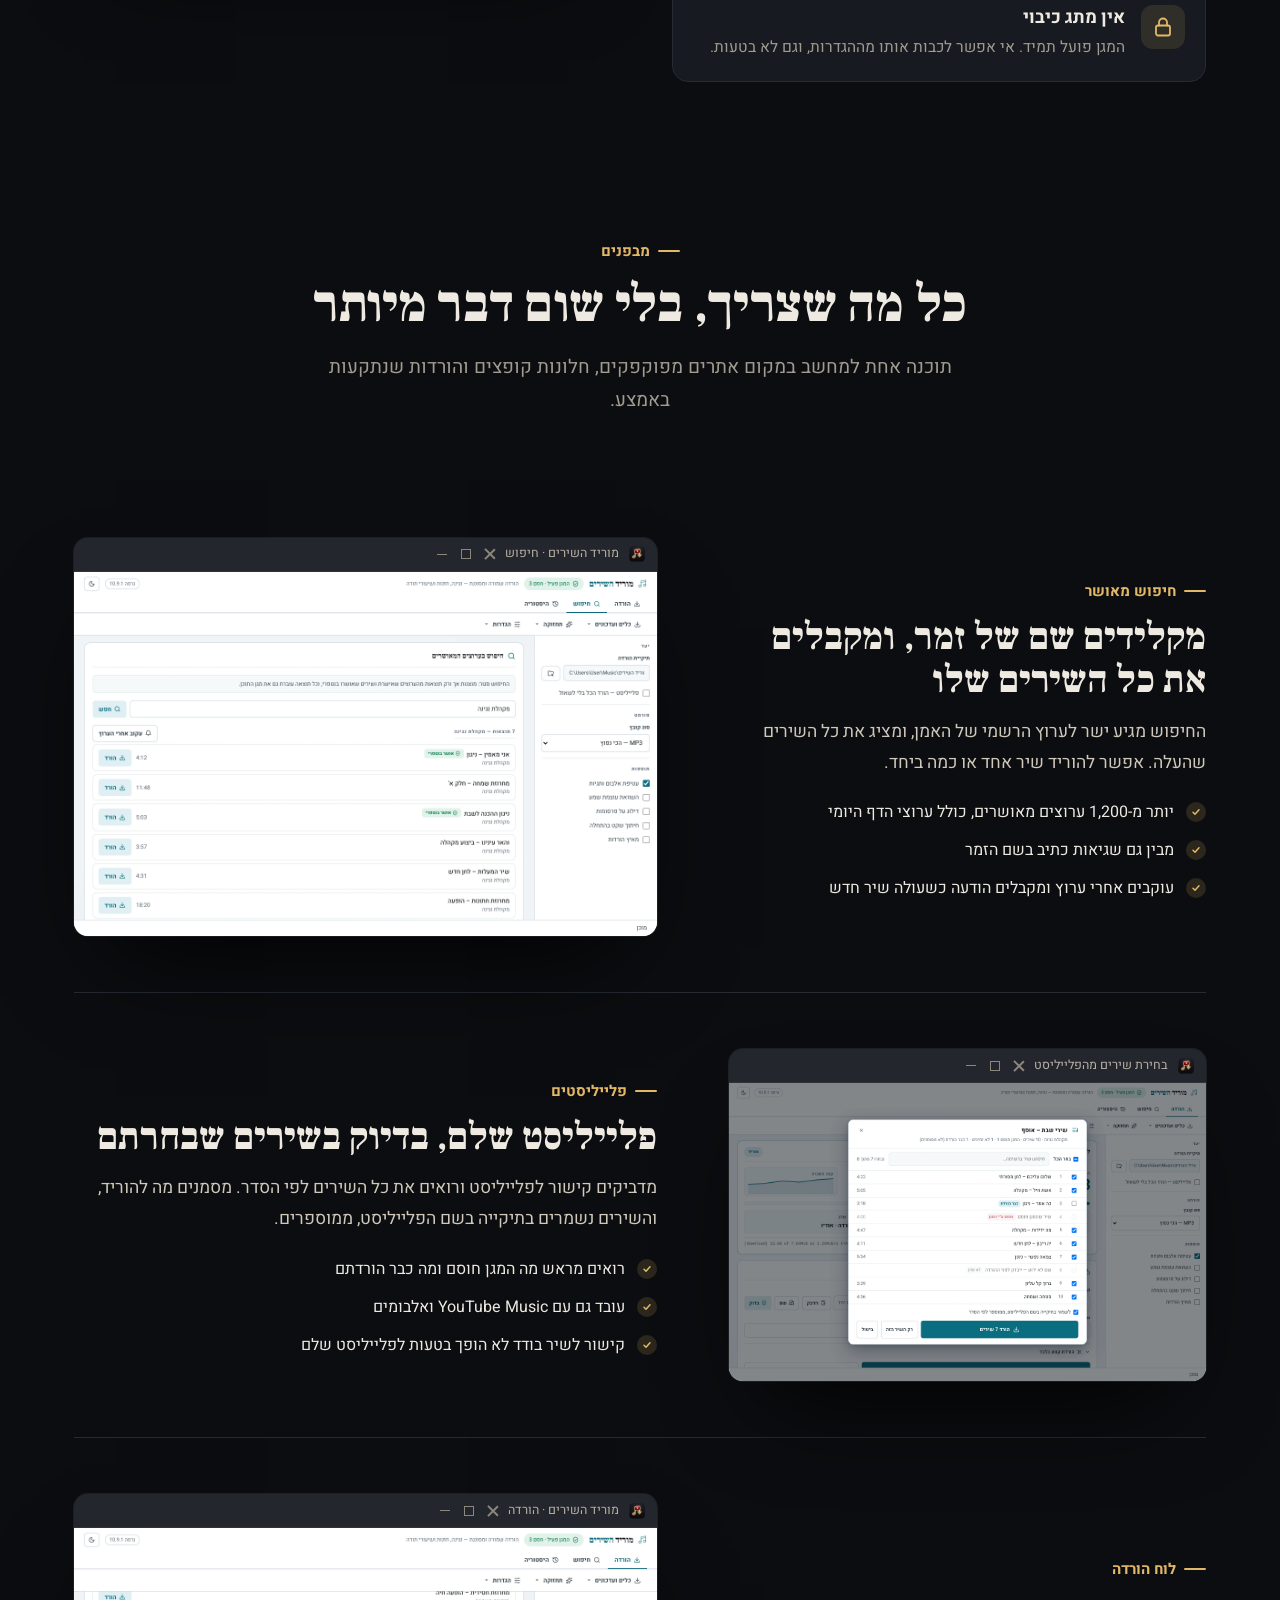
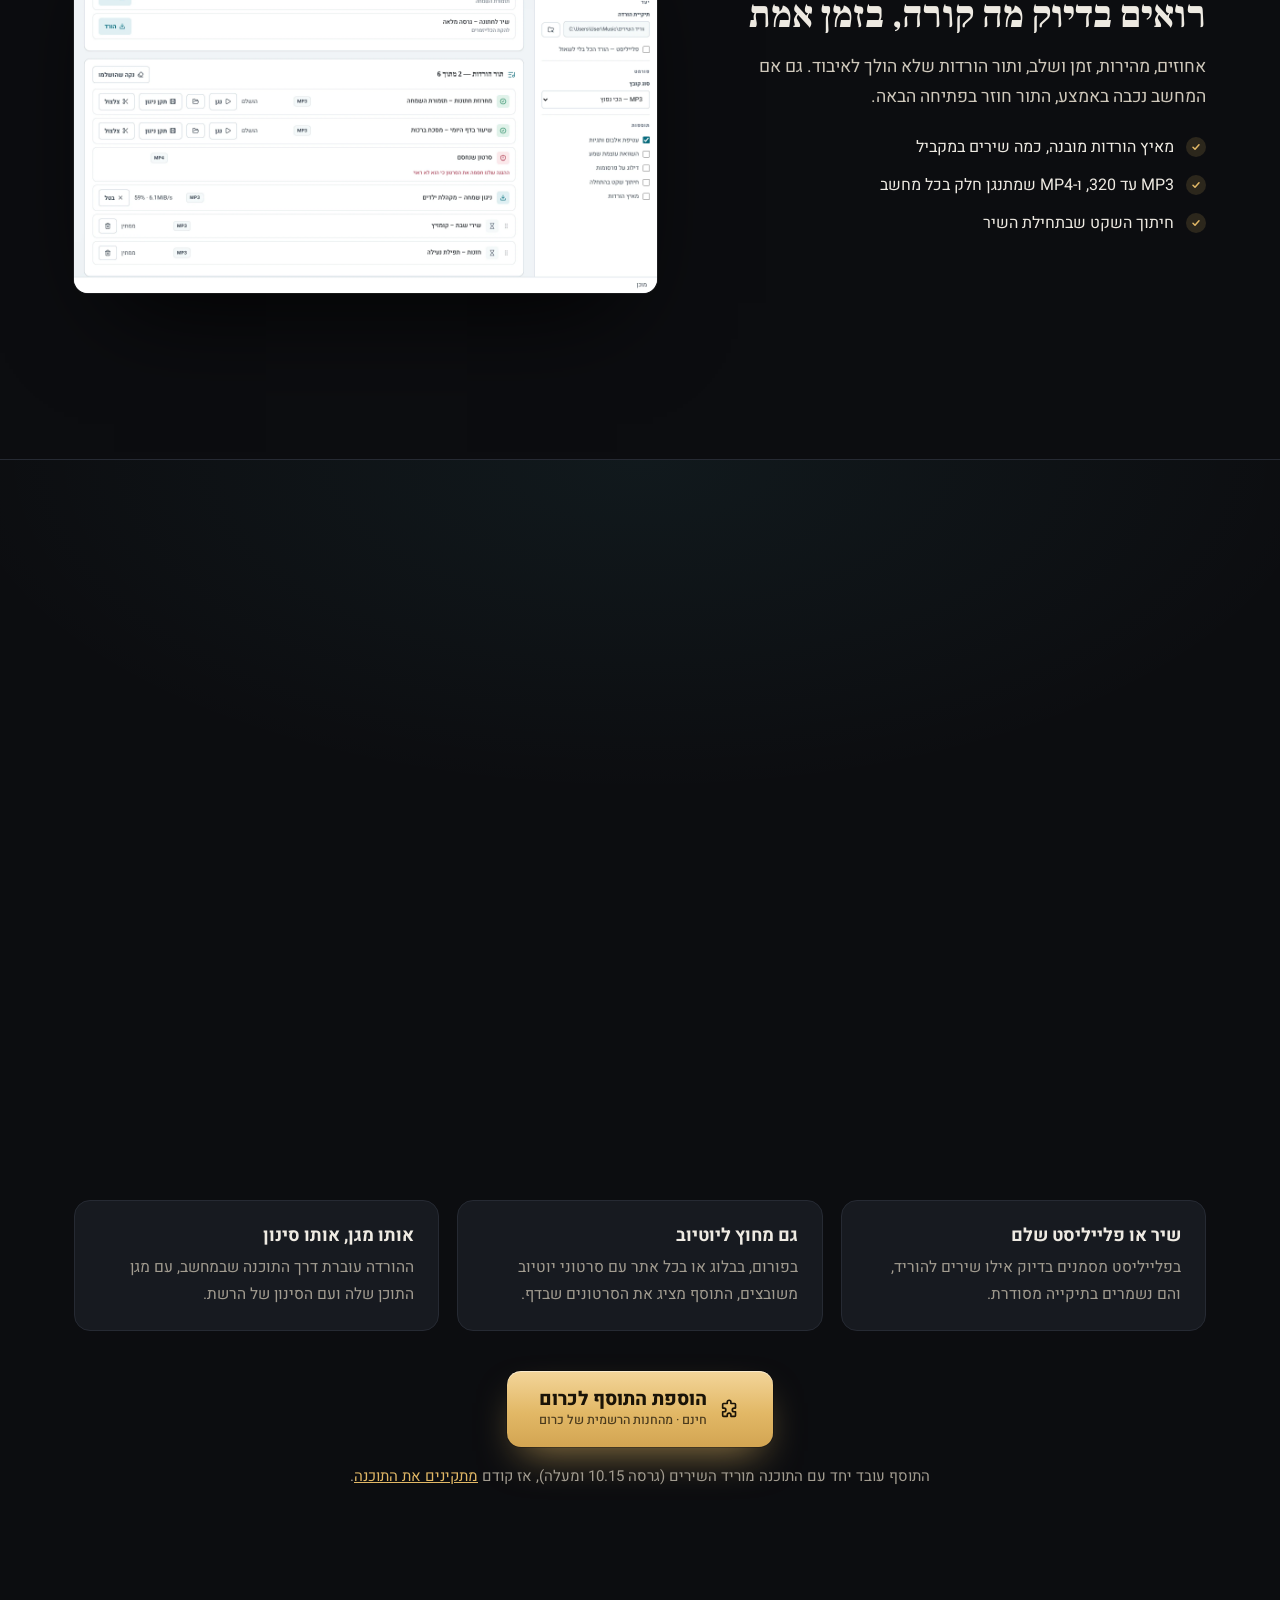
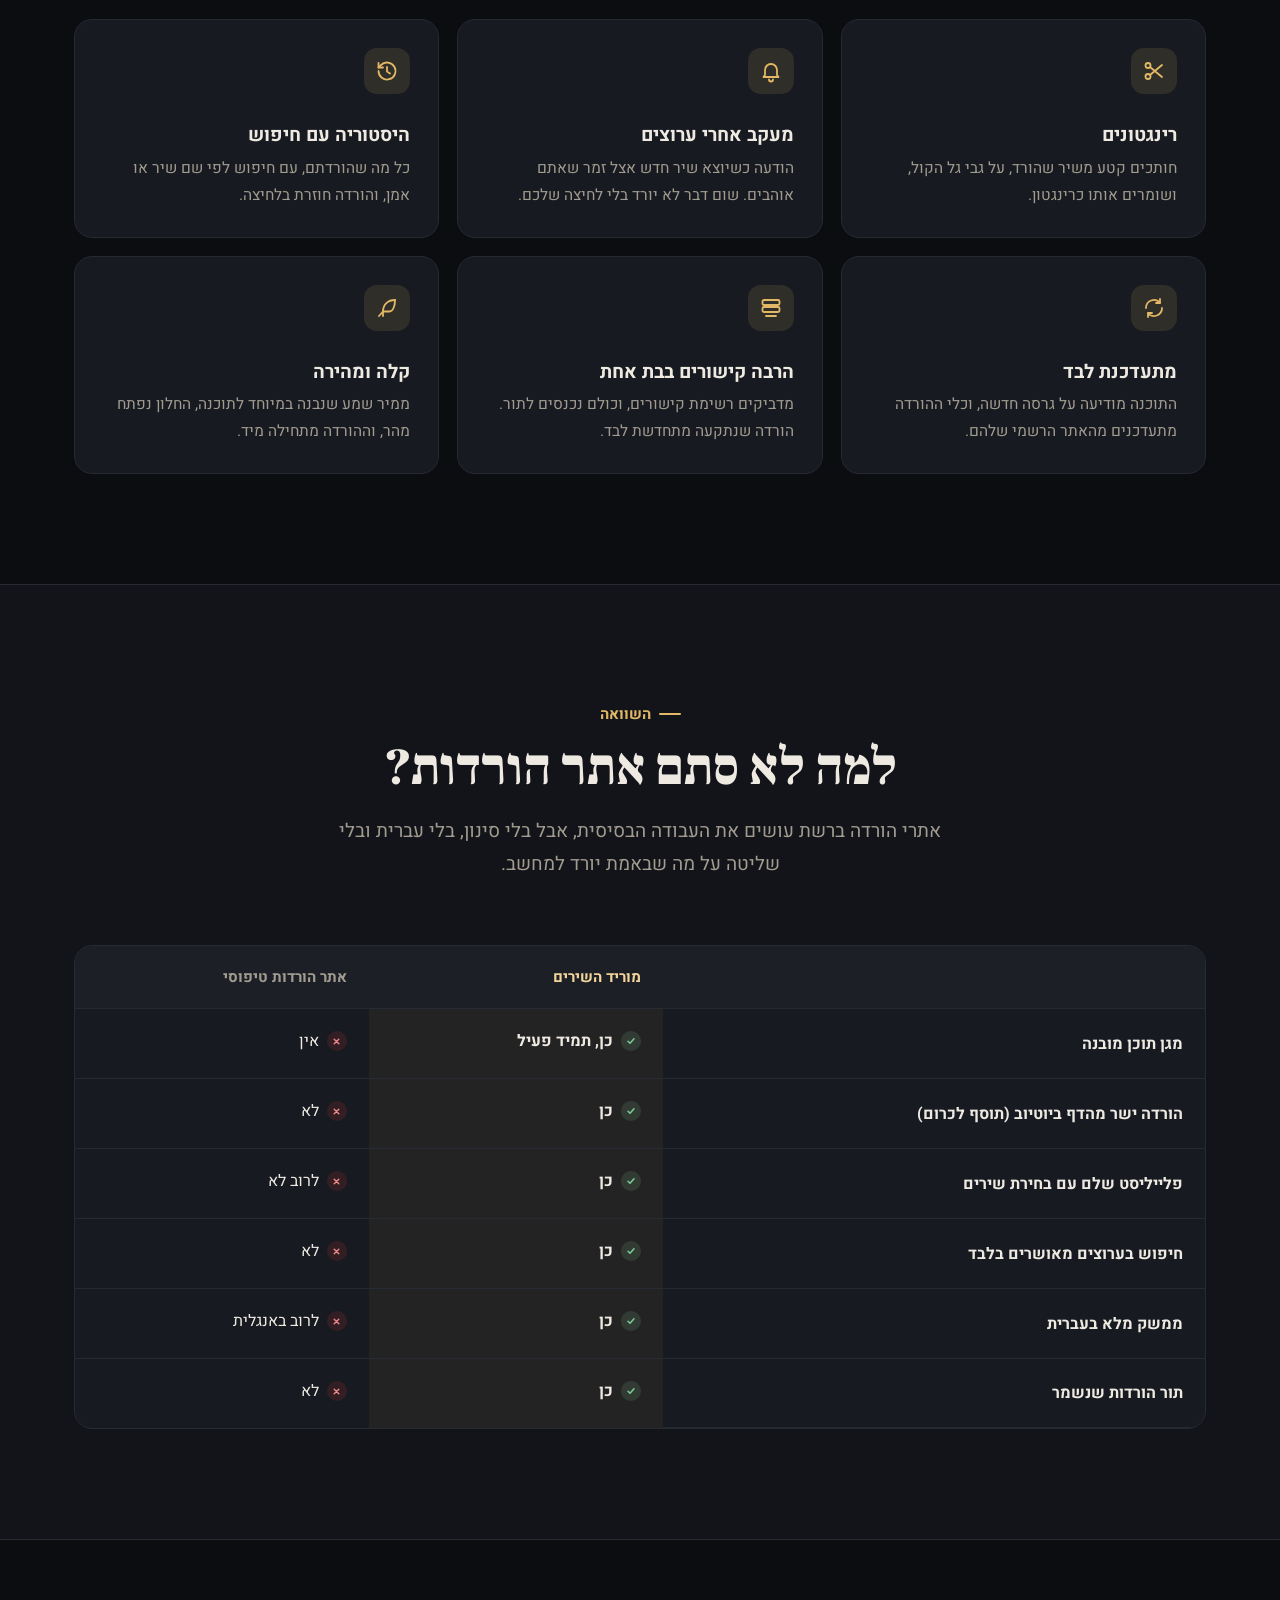
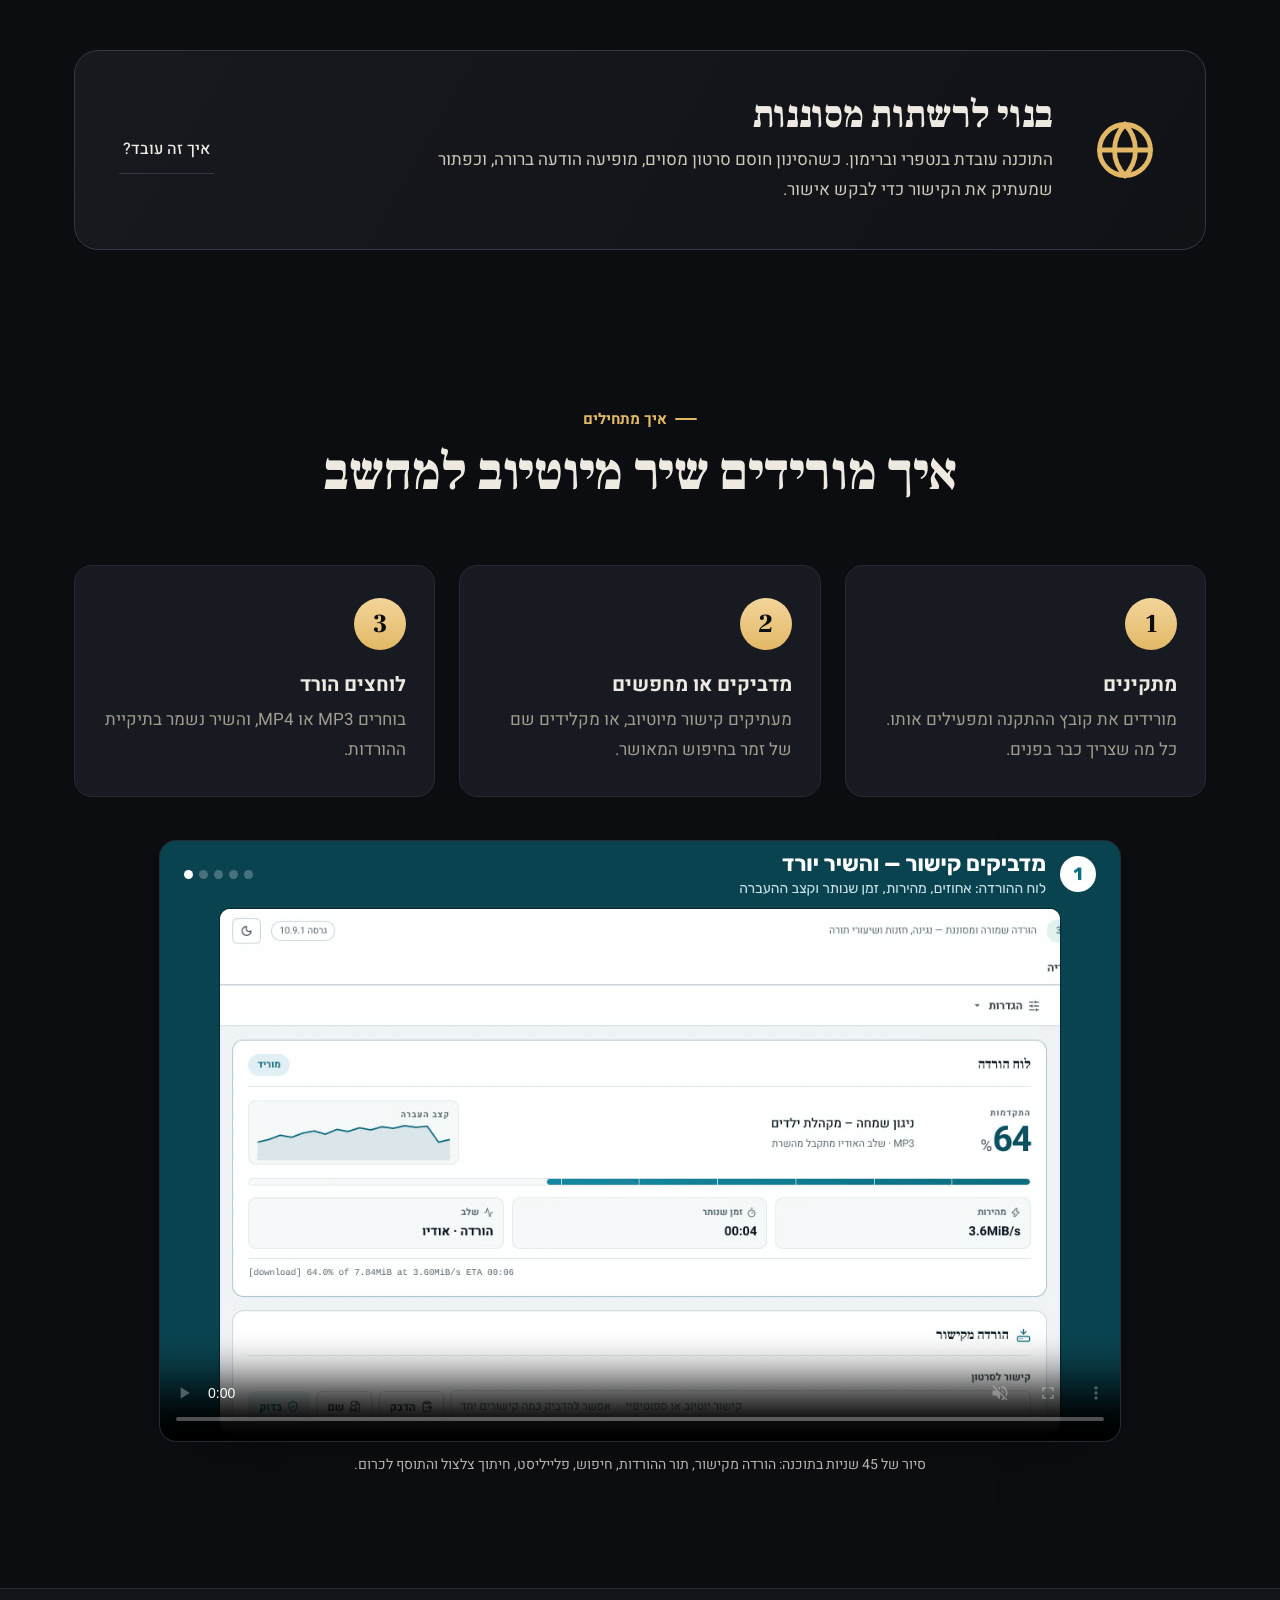
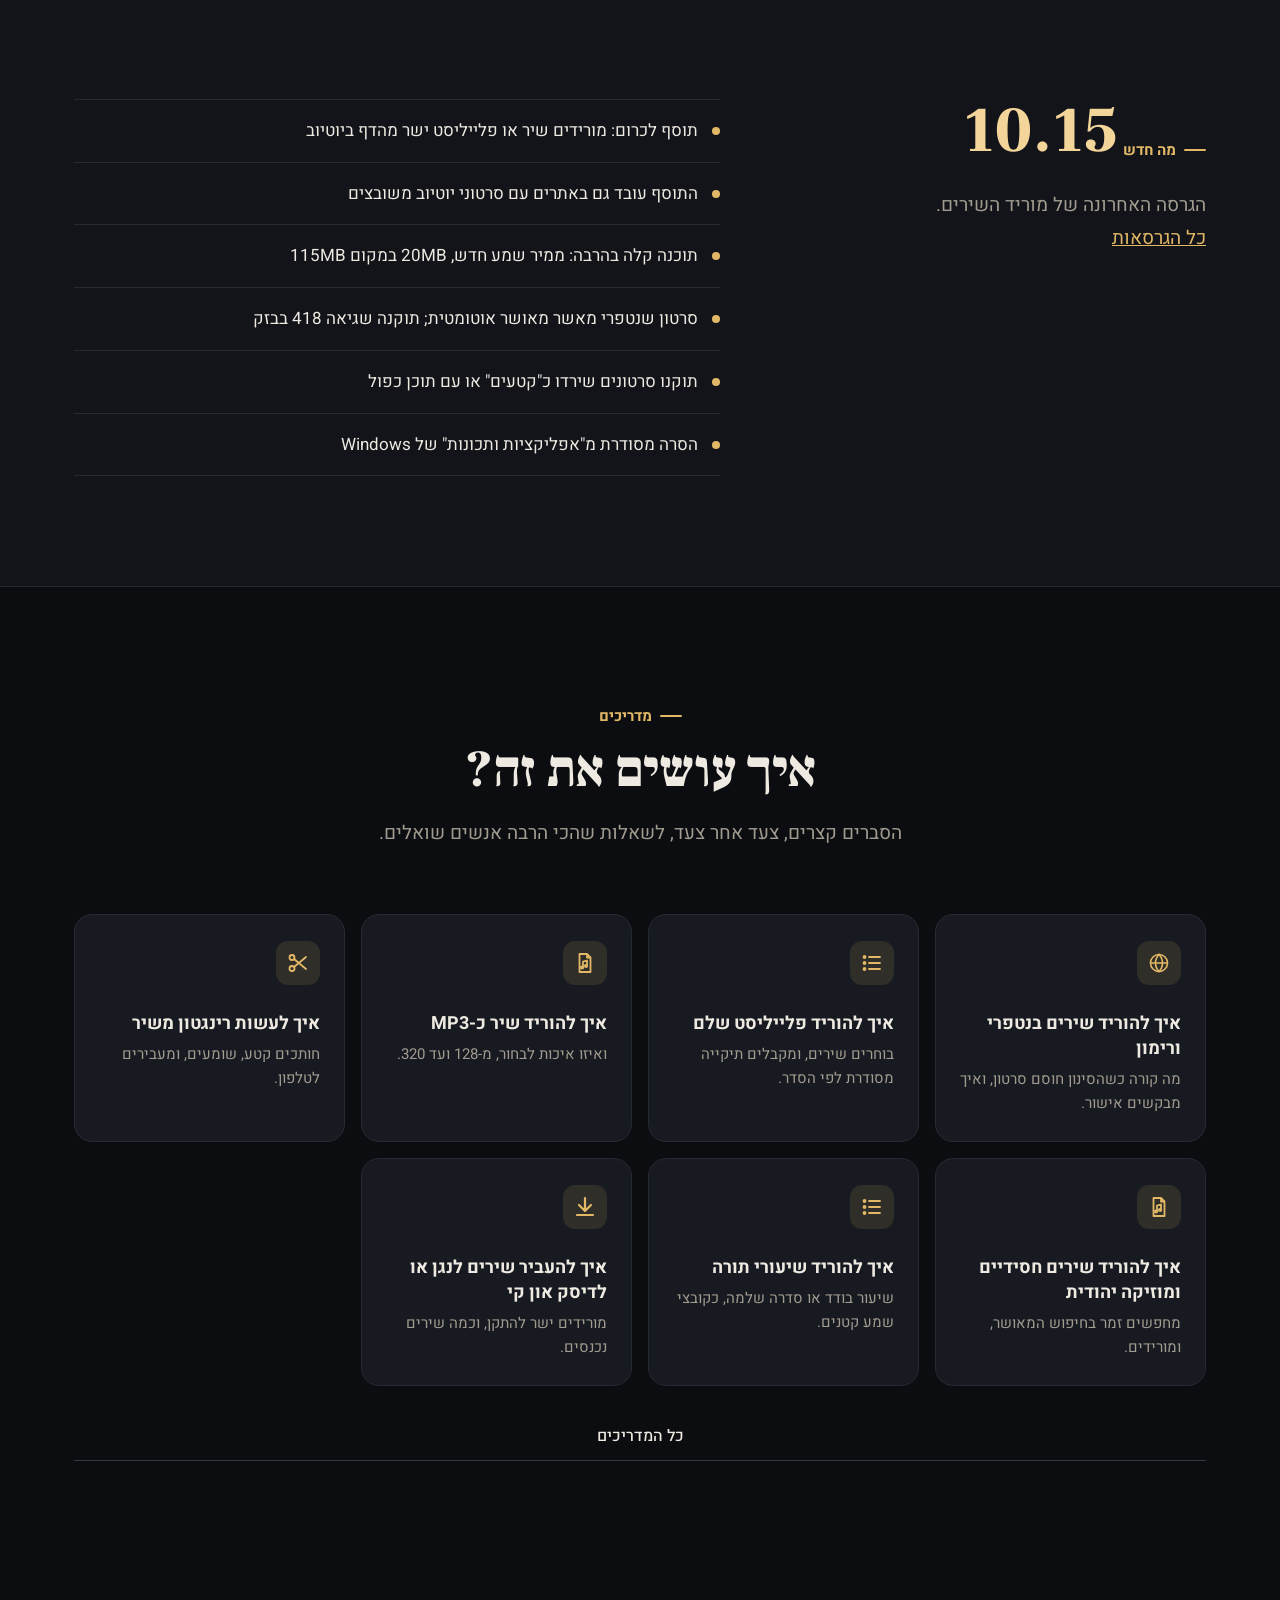
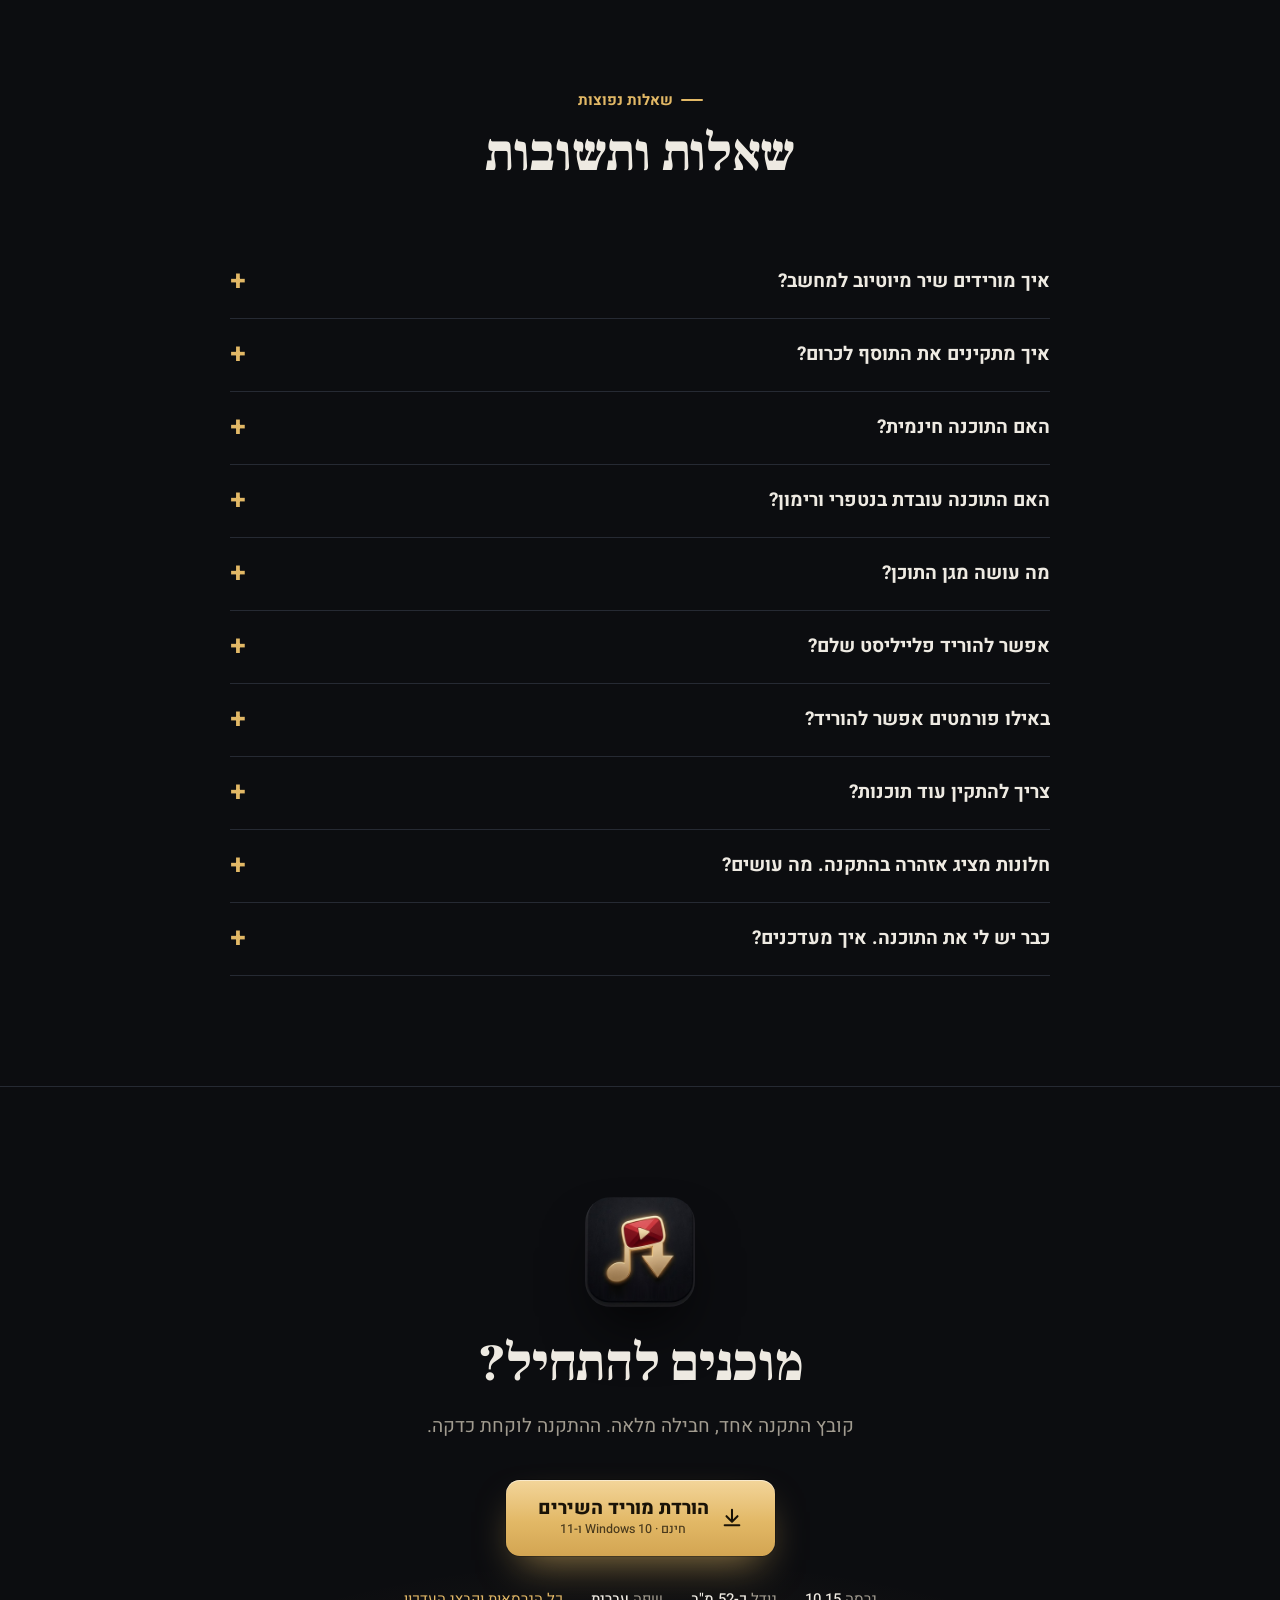
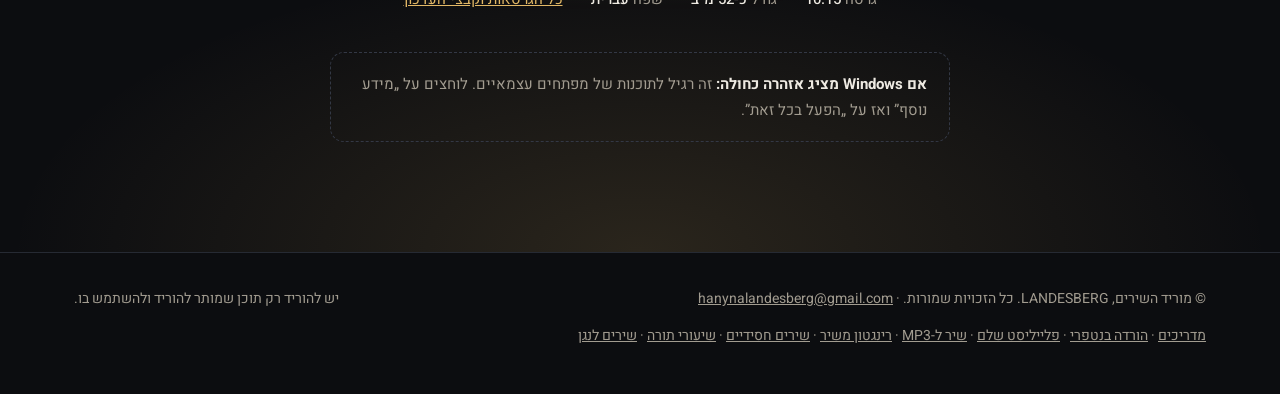
==== commit 6bd9e293: "דף הנחיתה: סרטון סיור בתוכנה בקטע "איך מתחילים" Co-Authored-By: Claude Fable 5.2 <noreply@anthropic." ====
--- a/index.html
+++ b/index.html
@@ -226,6 +226,7 @@
 /* ---------- התוסף לכרום ---------- */
 .ext-sec{background:radial-gradient(1000px 480px at 50% 0,rgba(95,221,236,.06),transparent 70%);border-top:1px solid var(--rule)}
 .ext-grid{display:grid;grid-template-columns:1fr 1fr;gap:24px}
+.tour{margin:44px auto 0;max-width:960px}.tour-v{display:block;width:100%;height:auto;aspect-ratio:16/10;border-radius:16px;background:#0B3A47;box-shadow:0 0 0 1px var(--rule),0 30px 60px -34px rgba(0,0,0,.45)}.tour figcaption{margin-top:12px;text-align:center;font-size:14px;opacity:.75}
 .ext-shot{width:100%;height:auto;border-radius:16px;box-shadow:0 0 0 1px rgba(255,255,255,.08),0 40px 80px -36px rgba(0,0,0,.95)}
 .ext-points{display:grid;grid-template-columns:repeat(3,1fr);gap:18px;margin-top:34px}
 .ext-points div{padding:22px 24px;border:1px solid var(--rule);border-radius:16px;background:var(--panel)}
@@ -362,6 +363,7 @@
   .reveal{opacity:1;transform:none}
 }
 </style>
+<script type="application/ld+json">{"@context": "https://schema.org", "@type": "VideoObject", "name": "מוריד השירים – סיור קצר בתוכנה", "description": "סיור של 45 שניות במוריד השירים: הורדת שיר מיוטיוב מקישור, תור ההורדות ומגן התוכן, חיפוש בערוצים המאושרים, הורדת פלייליסט, חיתוך צלצול והתוסף לכרום.", "thumbnailUrl": "https://hanyna.github.io/morid/shots/tour-poster.jpg", "contentUrl": "https://hanyna.github.io/morid/shots/tour.mp4", "uploadDate": "2026-11-18T12:00:00+02:00", "duration": "PT45S", "inLanguage": "he"}</script>
 </head>
 <body>
 <a class="skip" href="#main">דלגו לתוכן</a>
@@ -635,6 +637,12 @@
         <li class="reveal"><h3>מדביקים או מחפשים</h3><p>מעתיקים קישור מיוטיוב, או מקלידים שם של זמר בחיפוש המאושר.</p></li>
         <li class="reveal"><h3>לוחצים הורד</h3><p>בוחרים MP3 או MP4, והשיר נשמר בתיקיית ההורדות.</p></li>
       </ol>
+      <figure class="tour reveal">
+        <video class="tour-v" muted loop playsinline controls preload="none" poster="shots/tour-poster.jpg" width="960" height="600" aria-label="סיור קצר במוריד השירים: הורדה מקישור, תור ההורדות, חיפוש בערוצים המאושרים, פלייליסט, חיתוך צלצול והתוסף לכרום">
+          <source src="shots/tour.mp4" type="video/mp4">
+        </video>
+        <figcaption>סיור של 45 שניות בתוכנה: הורדה מקישור, תור ההורדות, חיפוש, פלייליסט, חיתוך צלצול והתוסף לכרום.</figcaption>
+      </figure>
     </div>
   </section>
 
@@ -751,6 +759,14 @@
   // קו מתחת לכותרת בגלילה
   var top = document.getElementById('top');
   addEventListener('scroll', function(){ top.classList.toggle('scrolled', scrollY > 8); }, {passive:true});
+
+  // סרטון הסיור: מתחיל לנגן רק כשמגיעים אליו בגלילה, ונעצר כשיוצאים ממנו
+  var tour = document.querySelector('.tour-v');
+  if (tour && 'IntersectionObserver' in window && !(window.matchMedia && matchMedia('(prefers-reduced-motion: reduce)').matches)) {
+    new IntersectionObserver(function(es){ es.forEach(function(e){
+      if (e.isIntersecting) { var pr = tour.play(); if (pr && pr.catch) pr.catch(function(){}); } else { tour.pause(); }
+    }); }, {threshold:.5}).observe(tour);
+  }
 
   // כניסה עדינה של קטעים
   var items = document.querySelectorAll('.reveal');
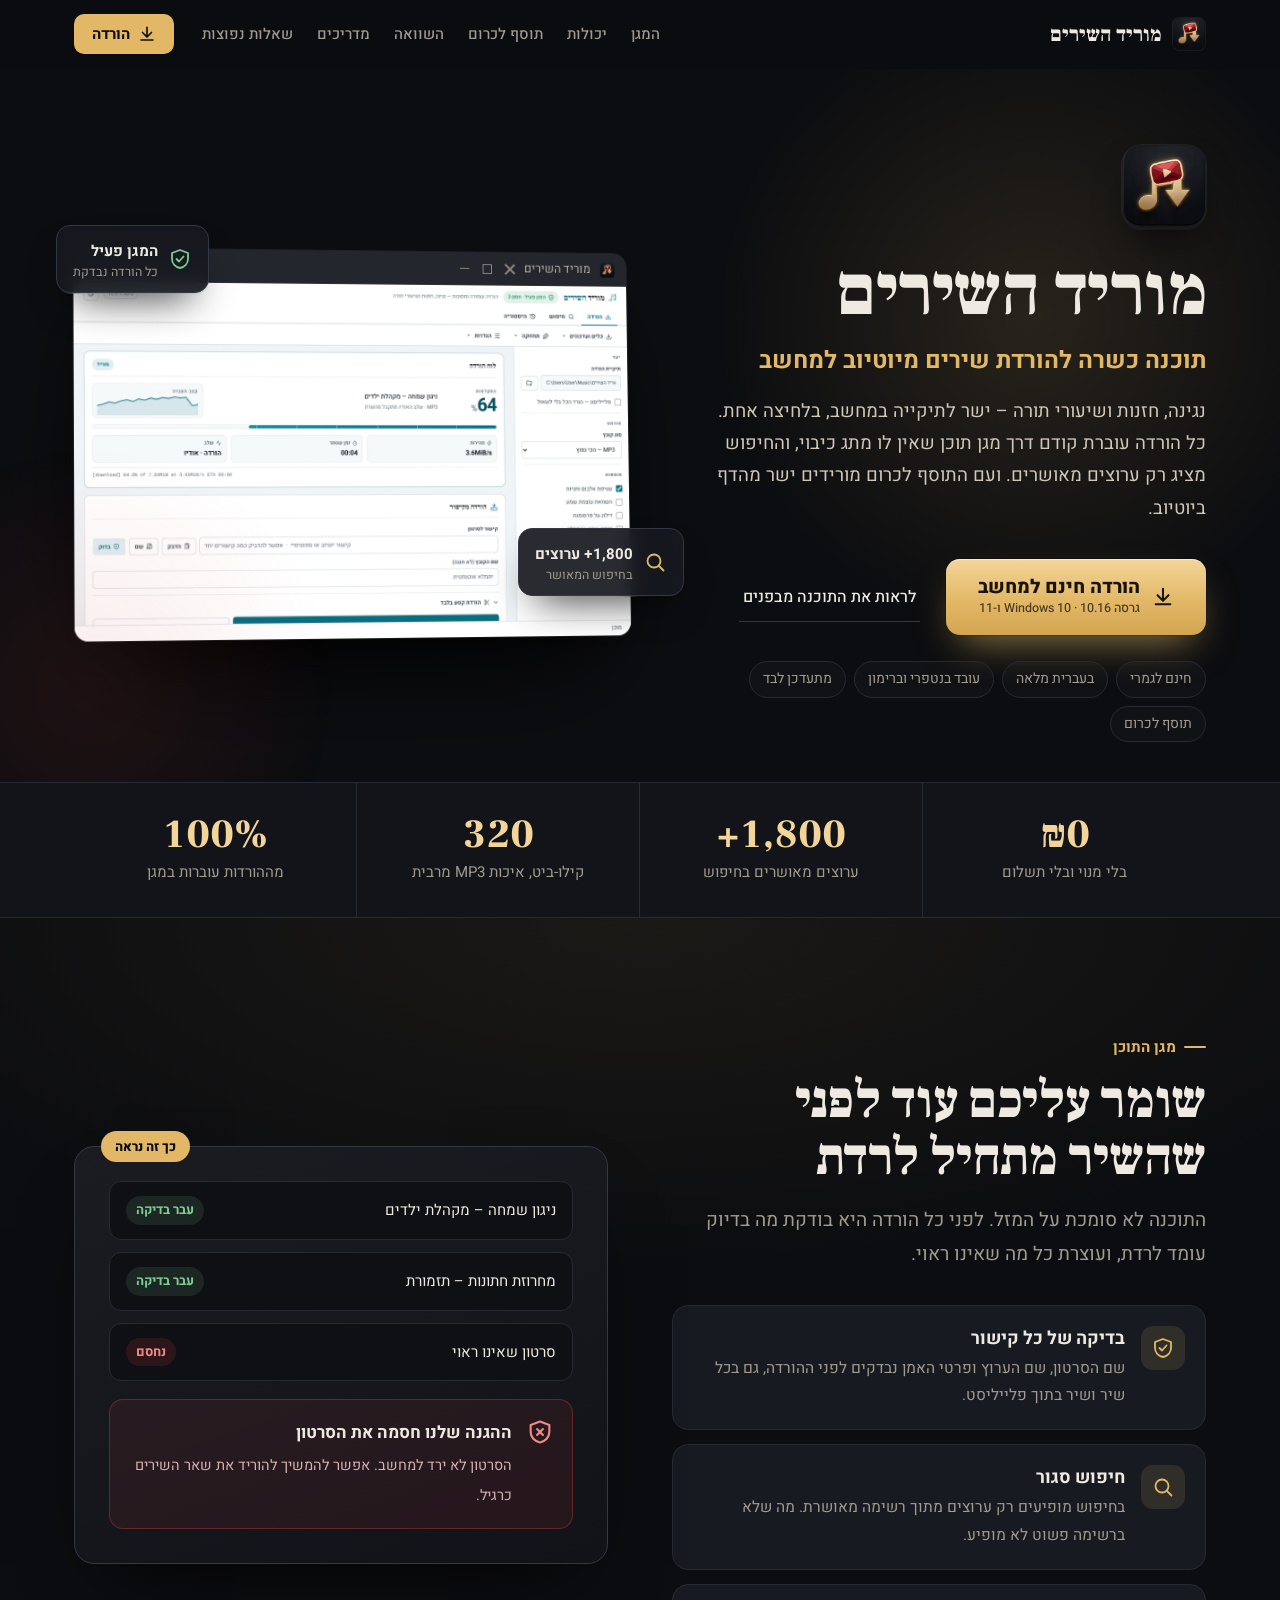
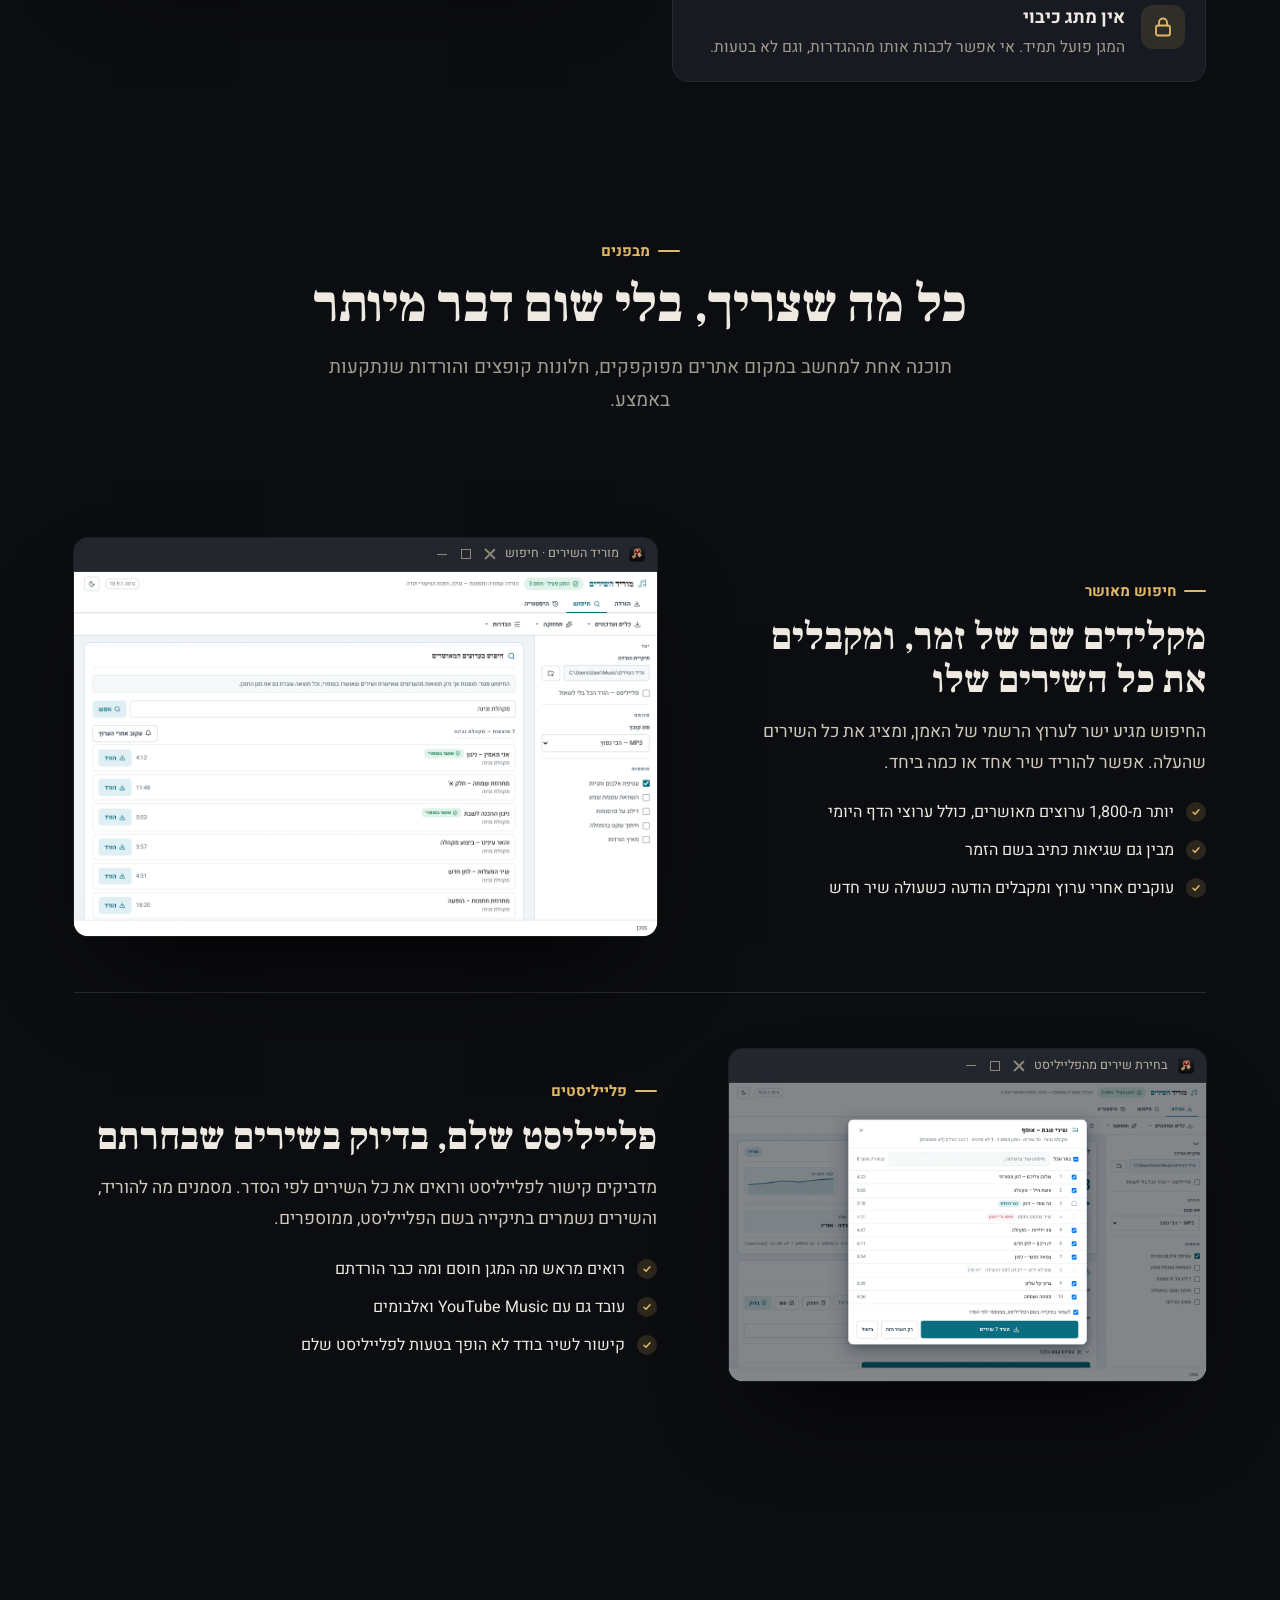
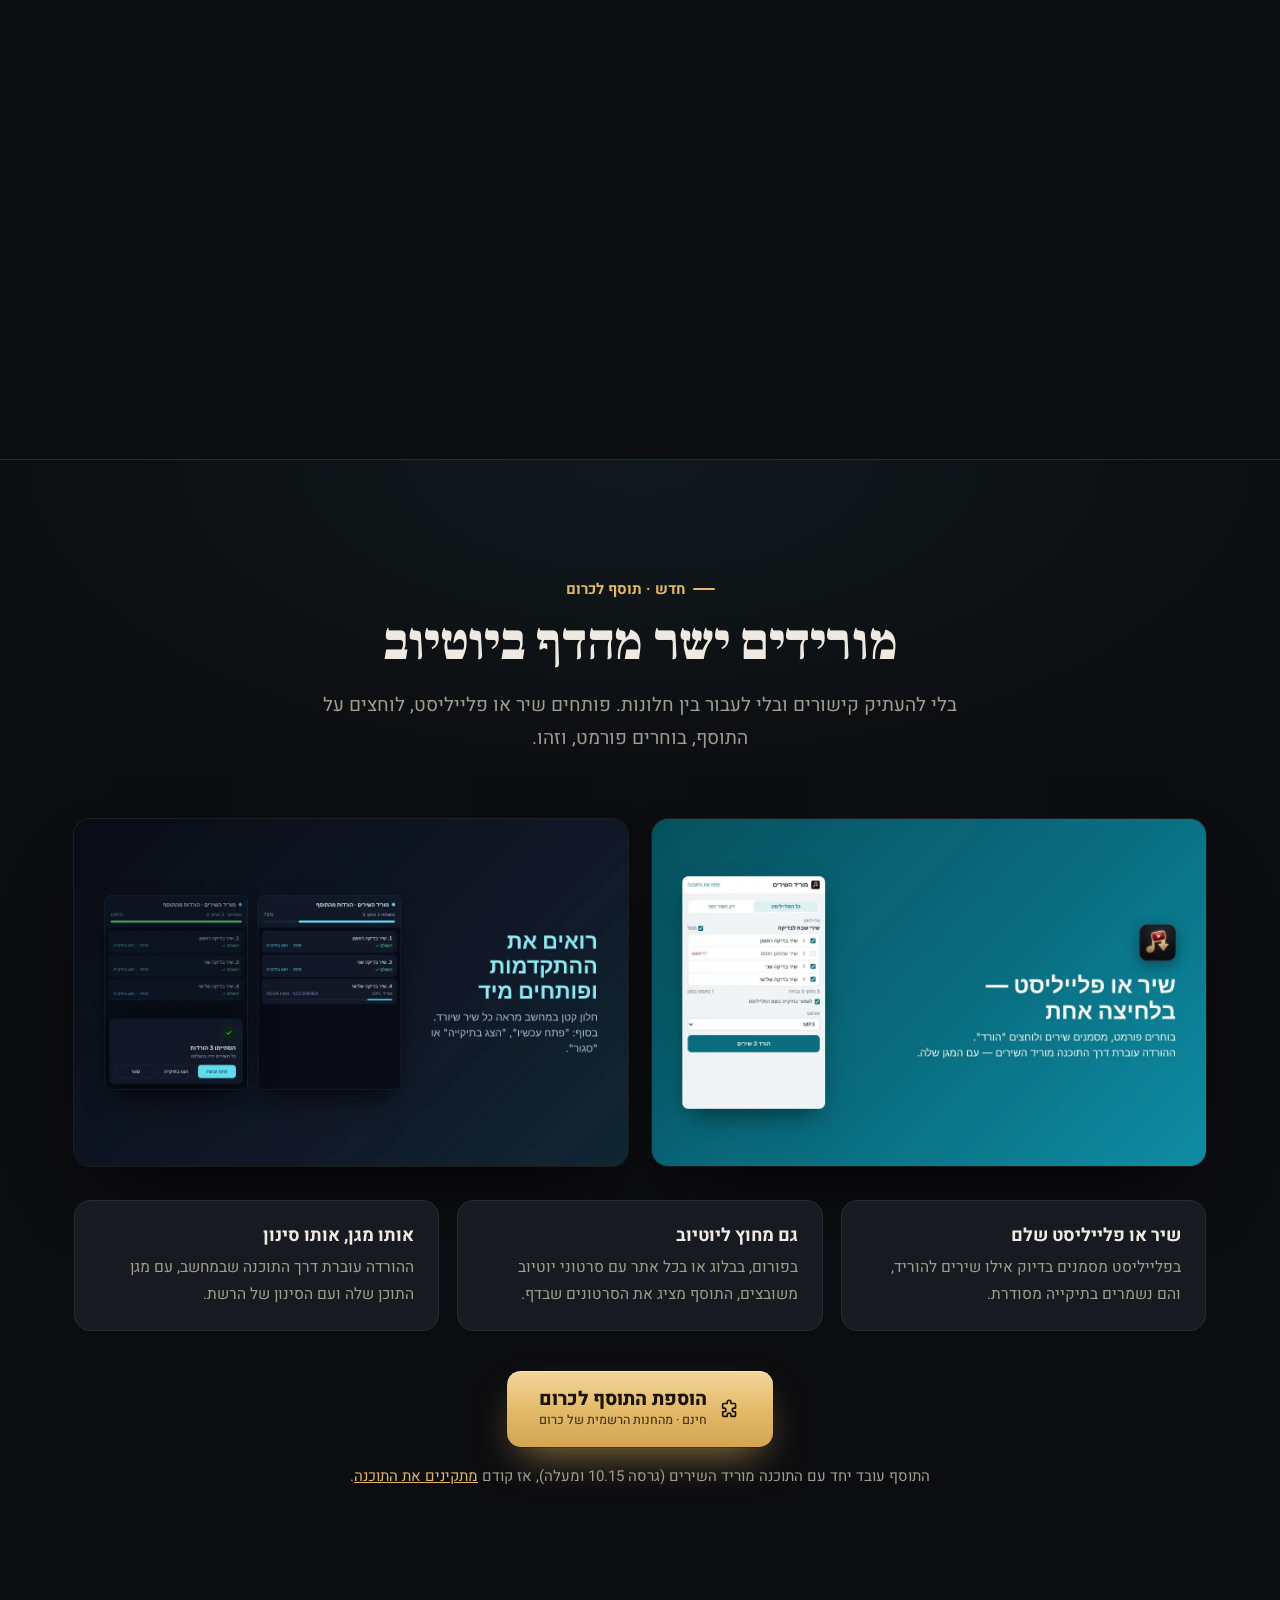
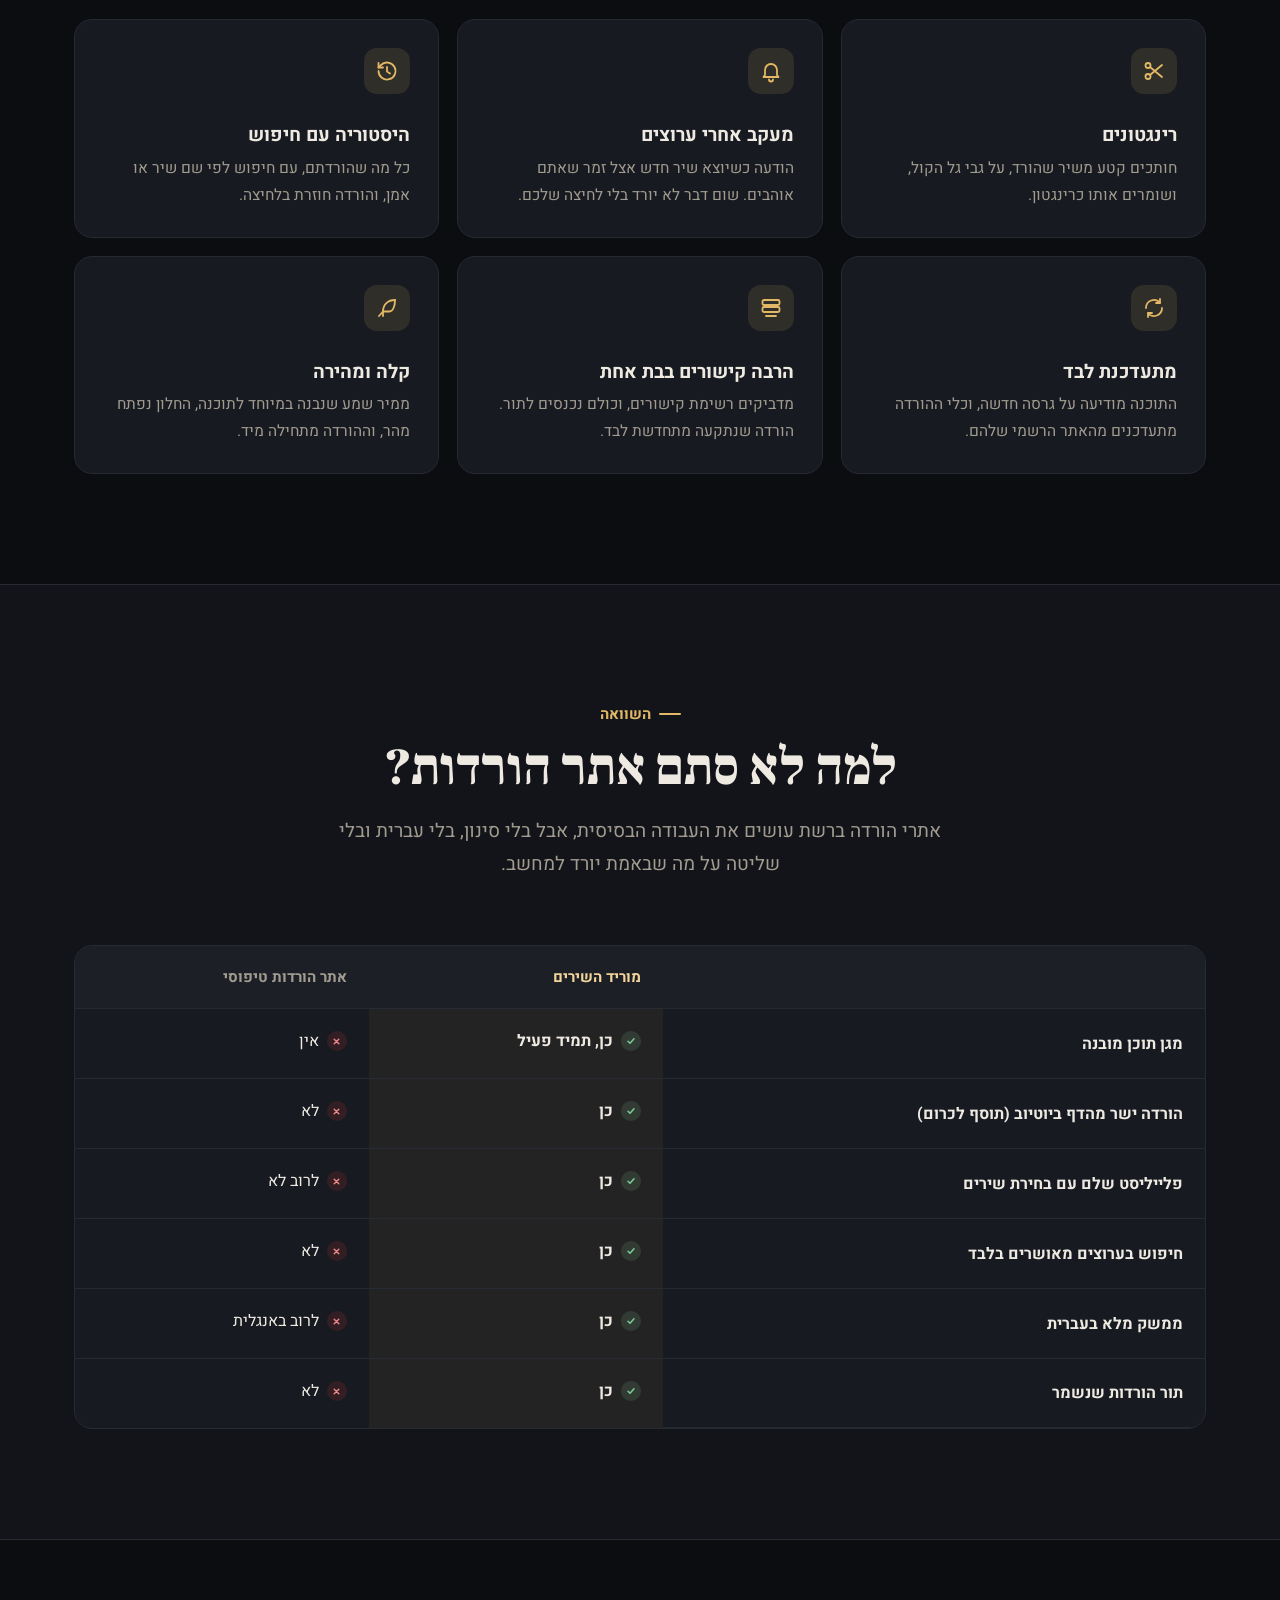
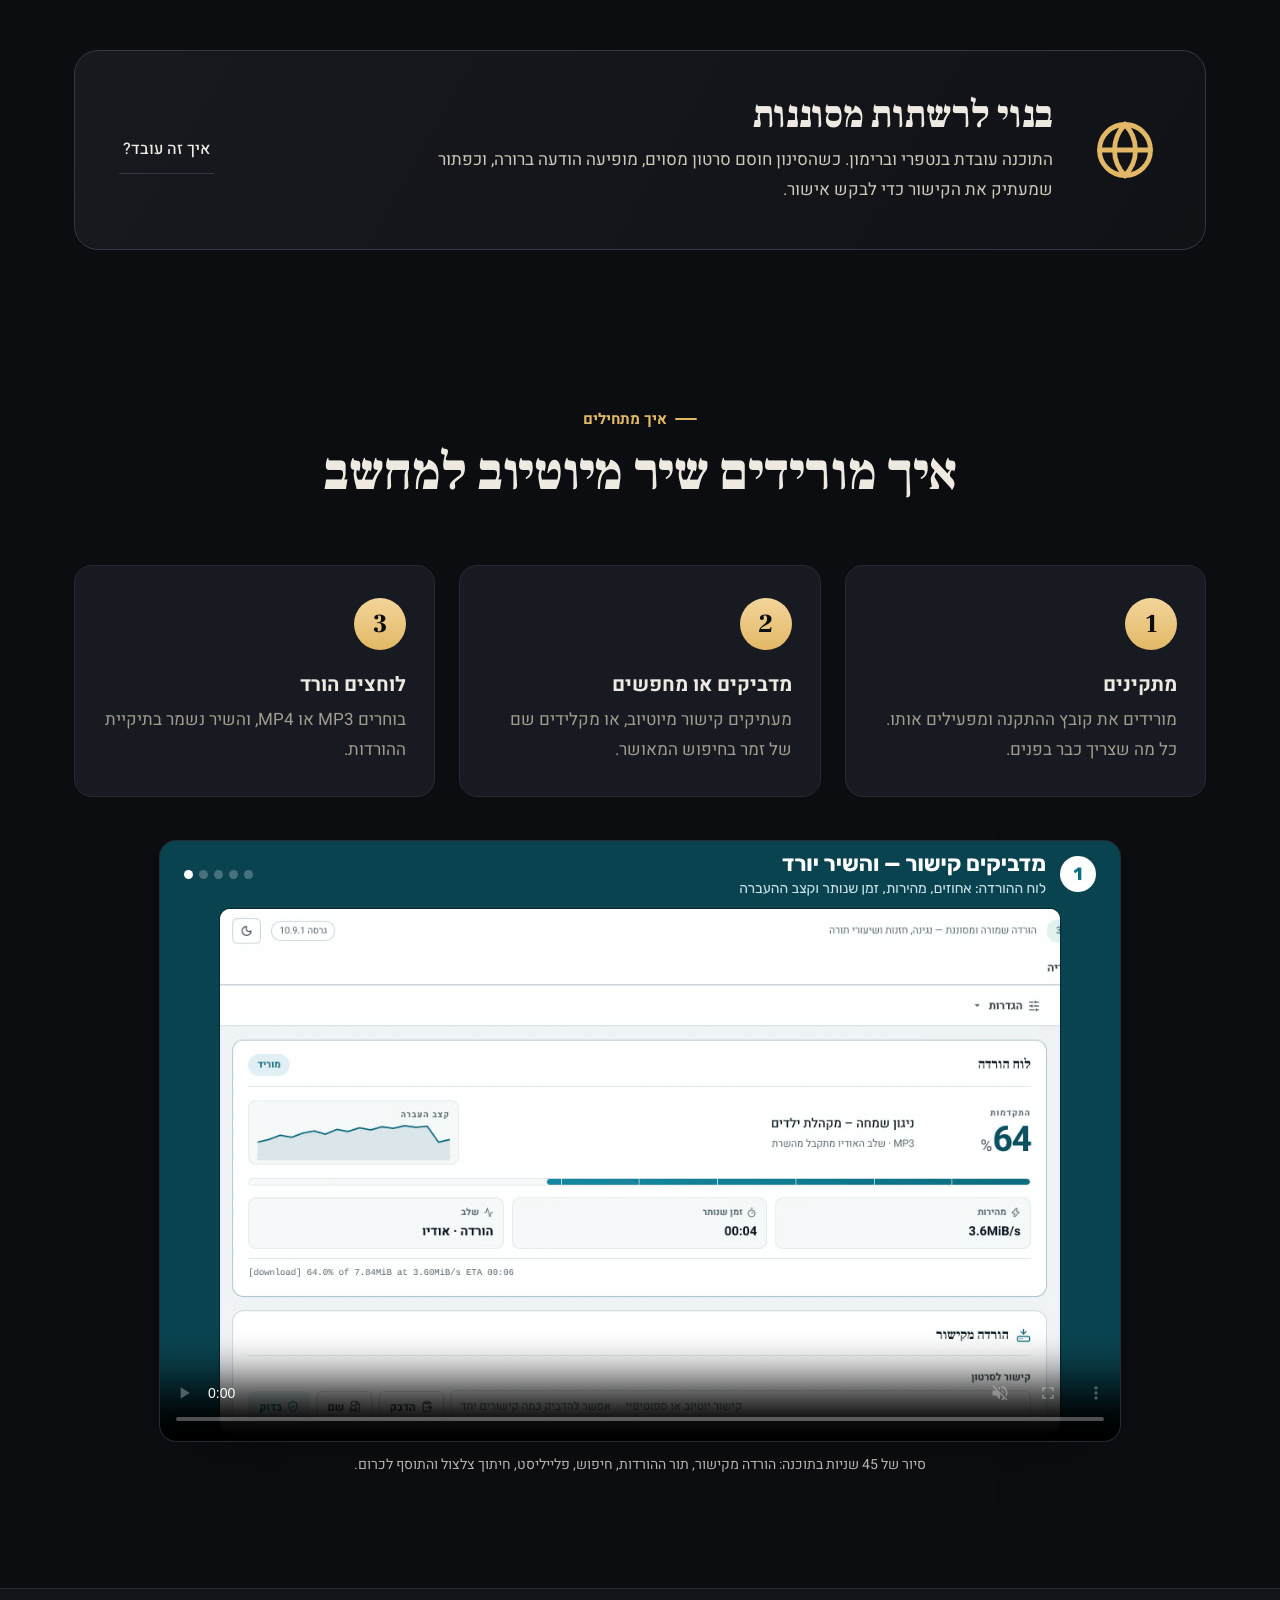
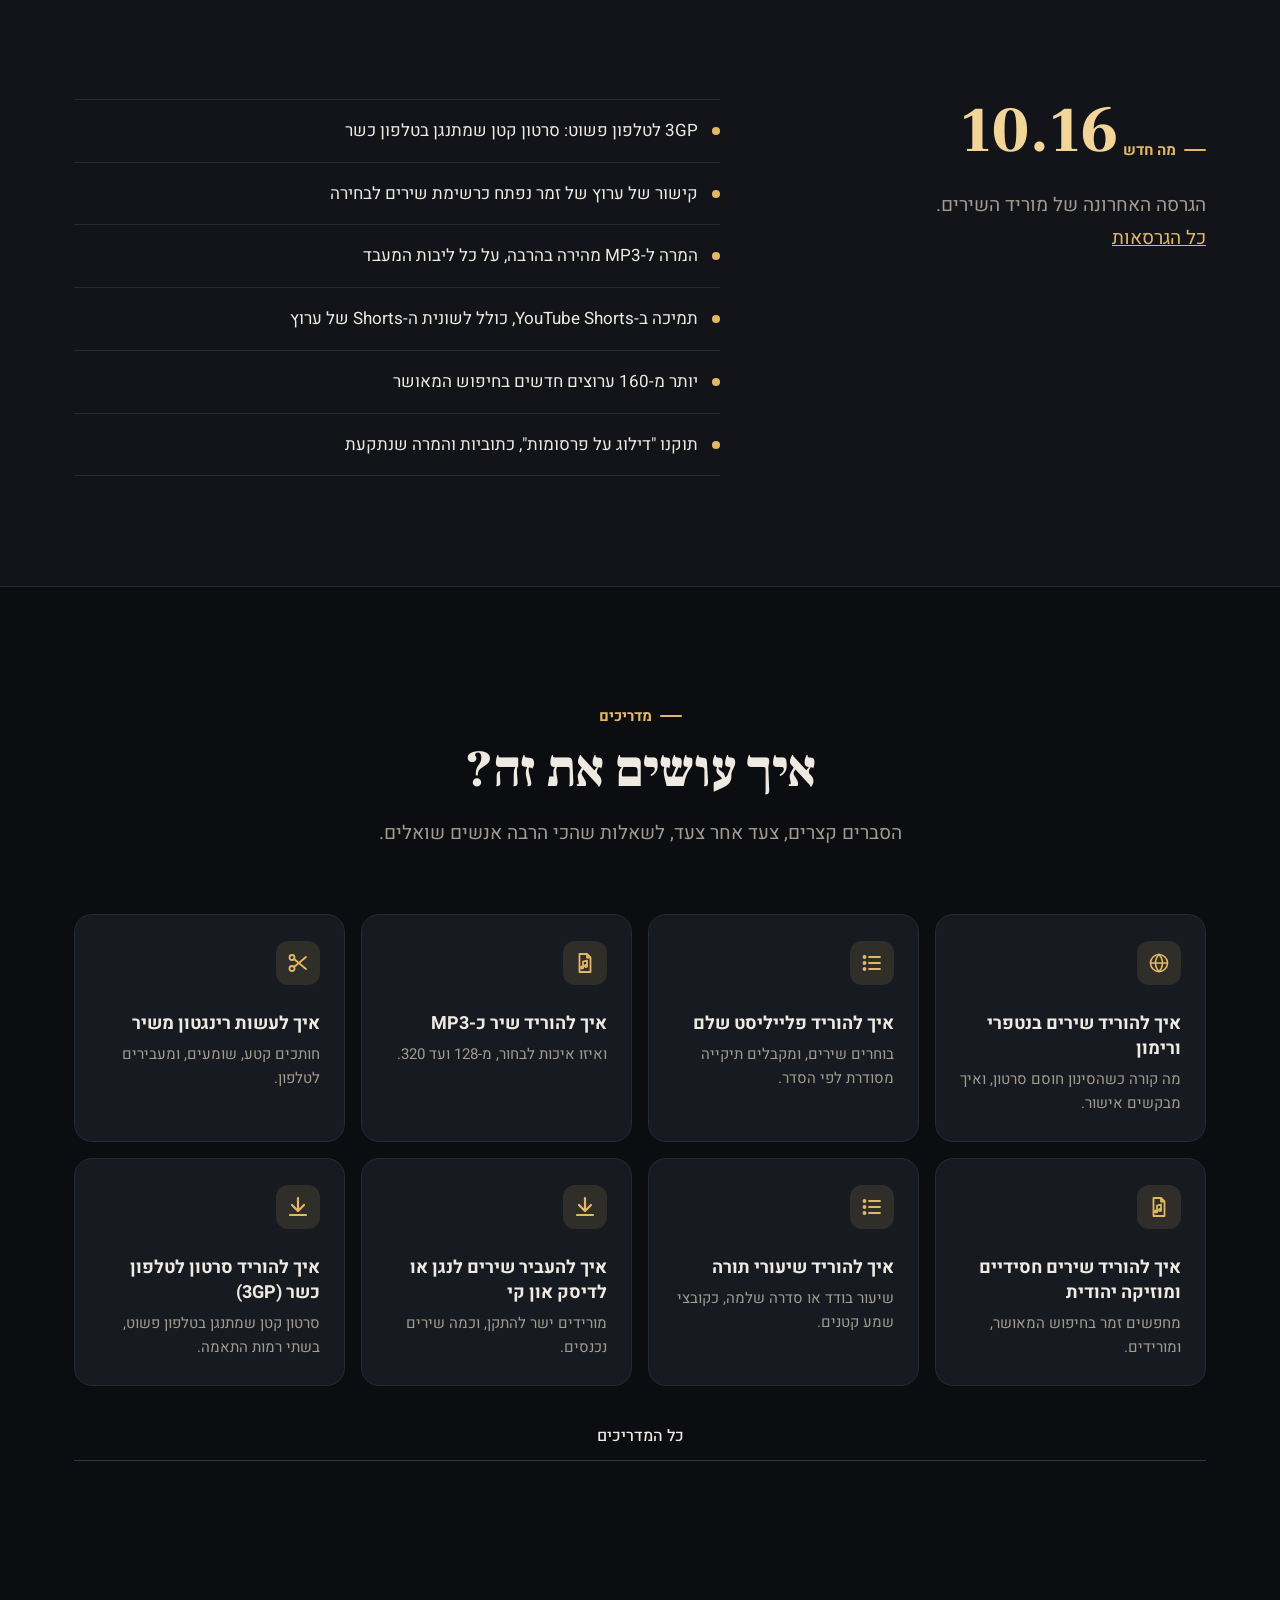
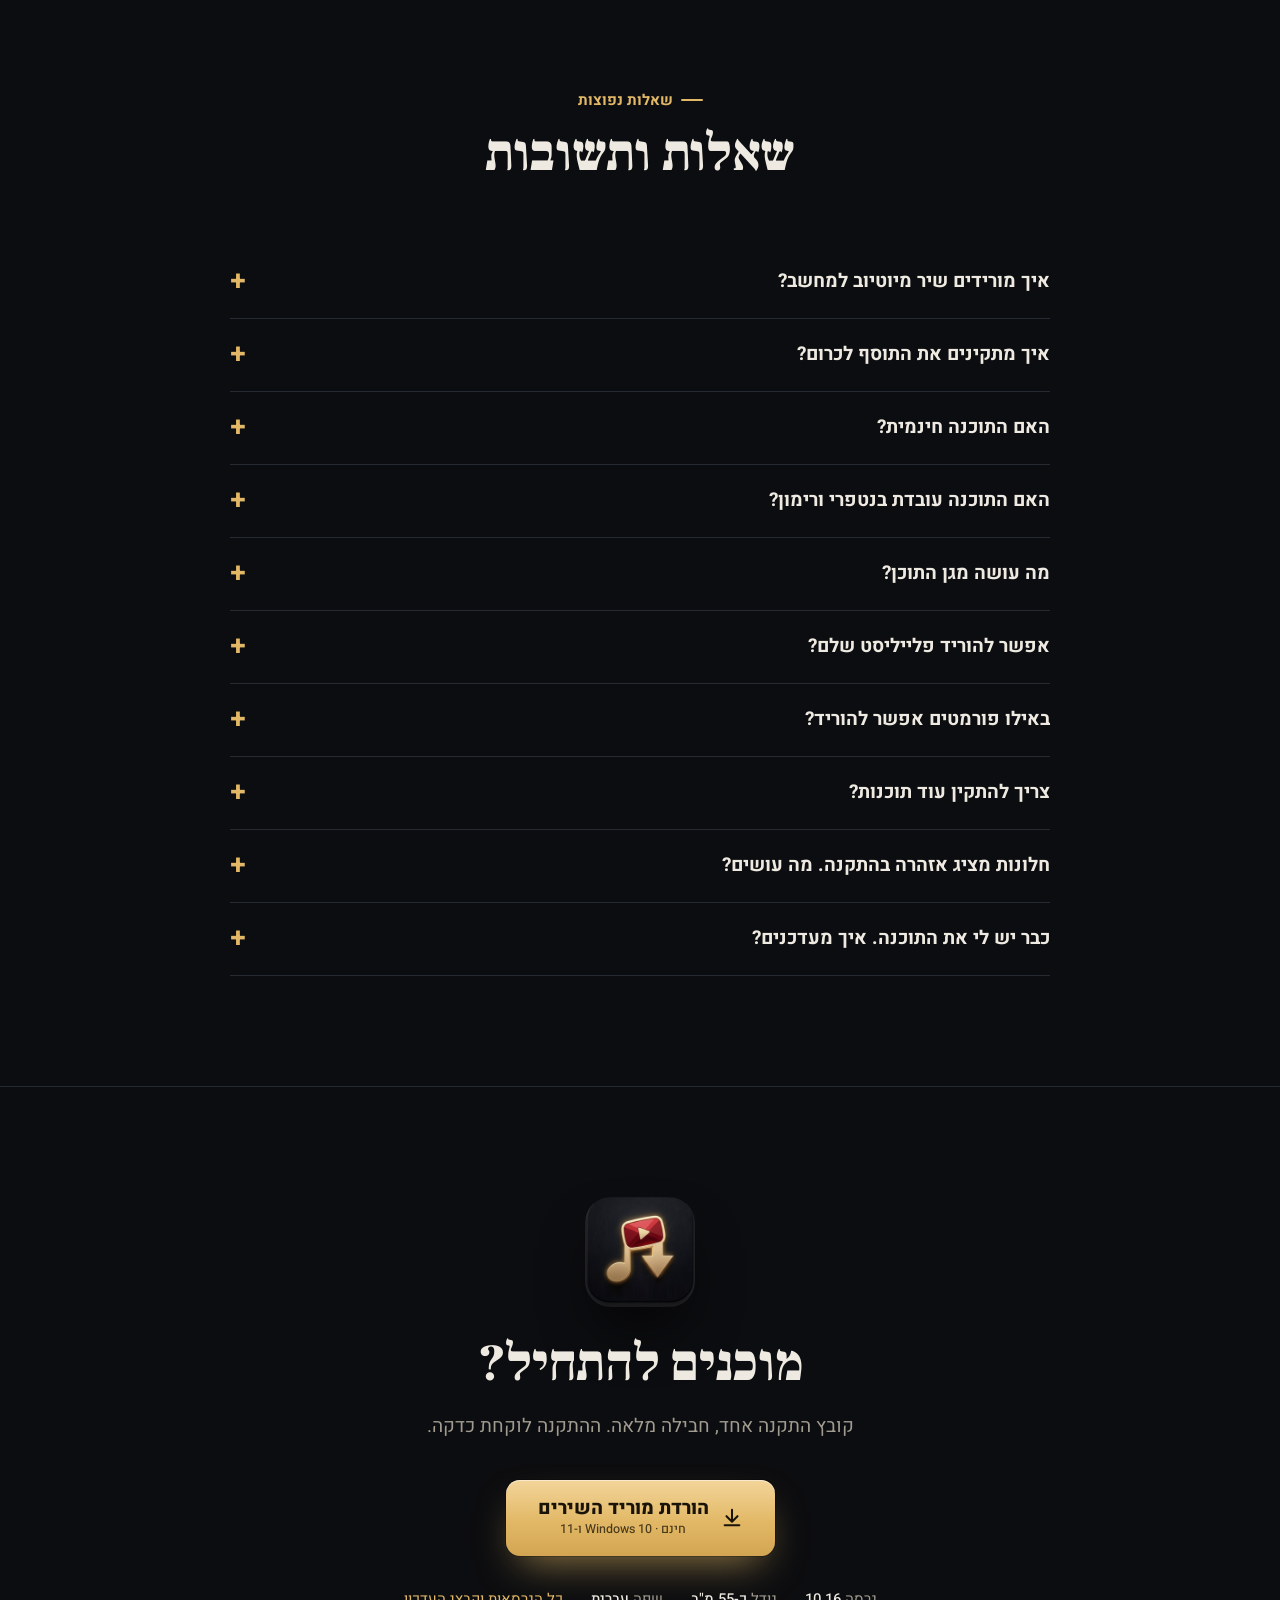
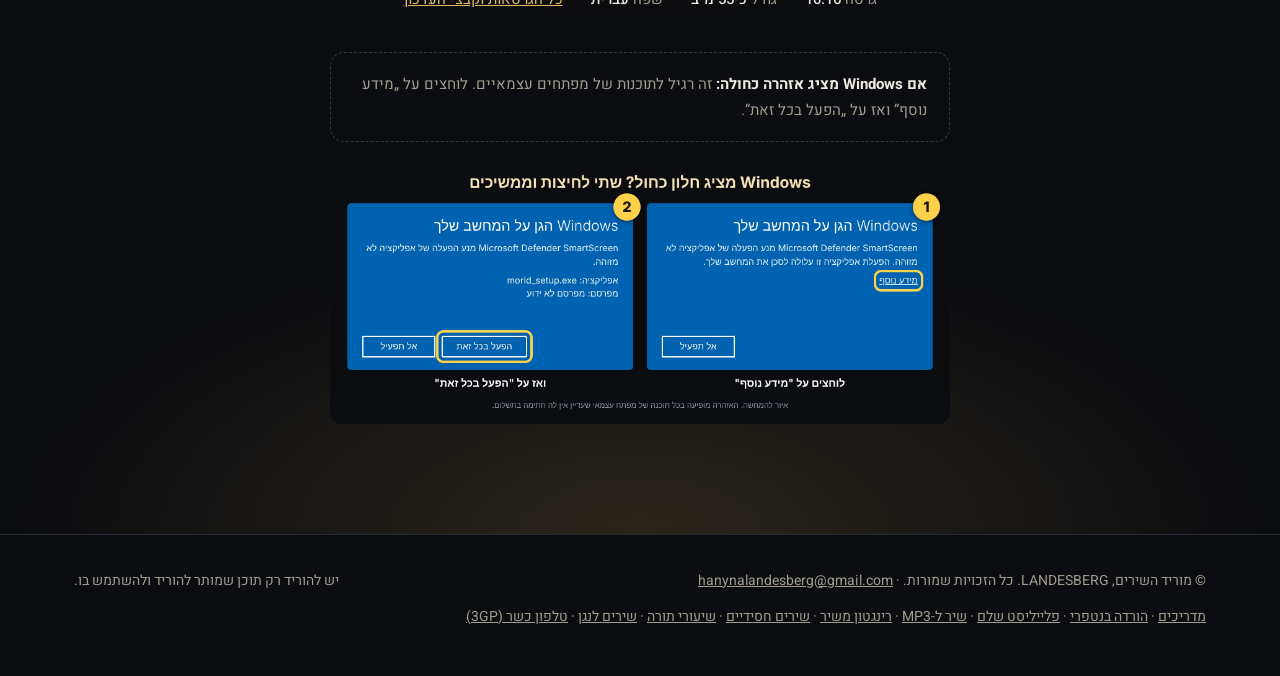
==== commit b560e3c4: "גרסה 10.16: version.json, קובץ העדכון, tools.json (ffmpeg rev 2), README, דף הנחיתה, מדריך 3GP, איור" ====
--- a/index.html
+++ b/index.html
@@ -39,7 +39,7 @@
   "applicationCategory": "MultimediaApplication",
   "operatingSystem": "Windows 10, Windows 11",
   "inLanguage": "he",
-  "softwareVersion": "10.15",
+  "softwareVersion": "10.16",
   "url": "https://hanyna.github.io/morid/",
   "image": "https://hanyna.github.io/morid/logo.png",
   "screenshot": "https://hanyna.github.io/morid/shots/main.webp",
@@ -402,7 +402,7 @@
       <a href="madrich/">מדריכים</a>
       <a href="#faq">שאלות נפוצות</a>
     </nav>
-    <a class="mini dl-link" href="https://github.com/hanyna/morid/releases/download/v10.15/morid_setup_10.15.exe"><svg class="ic" aria-hidden="true"><use href="#i-down"/></svg>הורדה</a>
+    <a class="mini dl-link" href="https://github.com/hanyna/morid/releases/download/v10.16/morid_setup_10.16.exe"><svg class="ic" aria-hidden="true"><use href="#i-down"/></svg>הורדה</a>
   </div>
 </header>
 
@@ -417,9 +417,9 @@
         <p class="tag">תוכנה כשרה להורדת שירים מיוטיוב למחשב</p>
         <p class="lede">נגינה, חזנות ושיעורי תורה – ישר לתיקייה במחשב, בלחיצה אחת. כל הורדה עוברת קודם דרך מגן תוכן שאין לו מתג כיבוי, והחיפוש מציג רק ערוצים מאושרים. ועם התוסף לכרום מורידים ישר מהדף ביוטיוב.</p>
         <div class="cta">
-          <a class="btn dl-link" href="https://github.com/hanyna/morid/releases/download/v10.15/morid_setup_10.15.exe">
+          <a class="btn dl-link" href="https://github.com/hanyna/morid/releases/download/v10.16/morid_setup_10.16.exe">
             <svg class="ic" aria-hidden="true"><use href="#i-down"/></svg>
-            <span>הורדה חינם למחשב<small>גרסה <span class="ver-n">10.15</span> · Windows 10 ו-11</small></span>
+            <span>הורדה חינם למחשב<small>גרסה <span class="ver-n">10.16</span> · Windows 10 ו-11</small></span>
           </a>
           <a class="ghost" href="#features">לראות את התוכנה מבפנים</a>
         </div>
@@ -440,7 +440,7 @@
           </div>
         </button>
         <div class="float f2" aria-hidden="true"><svg class="ic"><use href="#i-shield"/></svg><span><b>המגן פעיל</b><small>כל הורדה נבדקת</small></span></div>
-        <div class="float f1" aria-hidden="true"><svg class="ic"><use href="#i-search"/></svg><span><b>1,200+ ערוצים</b><small>בחיפוש המאושר</small></span></div>
+        <div class="float f1" aria-hidden="true"><svg class="ic"><use href="#i-search"/></svg><span><b>1,800+ ערוצים</b><small>בחיפוש המאושר</small></span></div>
       </div>
     </div>
   </div>
@@ -450,7 +450,7 @@
     <div class="wrap">
       <ul>
         <li><b>₪0</b><span>בלי מנוי ובלי תשלום</span></li>
-        <li><b>1,200+</b><span>ערוצים מאושרים בחיפוש</span></li>
+        <li><b>1,800+</b><span>ערוצים מאושרים בחיפוש</span></li>
         <li><b>320</b><span>קילו-ביט, איכות MP3 מרבית</span></li>
         <li><b>100%</b><span>מההורדות עוברות במגן</span></li>
       </ul>
@@ -495,7 +495,7 @@
           <h3>מקלידים שם של זמר, ומקבלים את כל השירים שלו</h3>
           <p>החיפוש מגיע ישר לערוץ הרשמי של האמן, ומציג את כל השירים שהעלה. אפשר להוריד שיר אחד או כמה ביחד.</p>
           <ul class="ticks">
-            <li>יותר מ-1,200 ערוצים מאושרים, כולל ערוצי הדף היומי</li>
+            <li>יותר מ-1,800 ערוצים מאושרים, כולל ערוצי הדף היומי</li>
             <li>מבין גם שגיאות כתיב בשם הזמר</li>
             <li>עוקבים אחרי ערוץ ומקבלים הודעה כשעולה שיר חדש</li>
           </ul>
@@ -651,16 +651,16 @@
     <div class="wrap news">
       <div class="reveal">
         <span class="eyebrow">מה חדש</span>
-        <div class="ver">10.15</div>
+        <div class="ver">10.16</div>
         <p class="intro" style="margin-top:14px">הגרסה האחרונה של מוריד השירים.<br><a href="https://github.com/hanyna/morid/releases">כל הגרסאות</a></p>
       </div>
       <ul class="reveal">
-        <li>תוסף לכרום: מורידים שיר או פלייליסט ישר מהדף ביוטיוב</li>
-        <li>התוסף עובד גם באתרים עם סרטוני יוטיוב משובצים</li>
-        <li>תוכנה קלה בהרבה: ממיר שמע חדש, 20MB במקום 115MB</li>
-        <li>סרטון שנטפרי מאשר מאושר אוטומטית; תוקנה שגיאה 418 בבזק</li>
-        <li>תוקנו סרטונים שירדו כ"קטעים" או עם תוכן כפול</li>
-        <li>הסרה מסודרת מ"אפליקציות ותכונות" של Windows</li>
+        <li>3GP לטלפון פשוט: סרטון קטן שמתנגן בטלפון כשר</li>
+        <li>קישור של ערוץ של זמר נפתח כרשימת שירים לבחירה</li>
+        <li>המרה ל-MP3 מהירה בהרבה, על כל ליבות המעבד</li>
+        <li>תמיכה ב-YouTube Shorts, כולל לשונית ה-Shorts של ערוץ</li>
+        <li>יותר מ-160 ערוצים חדשים בחיפוש המאושר</li>
+        <li>תוקנו "דילוג על פרסומות", כתוביות והמרה שנתקעת</li>
       </ul>
     </div>
   </section>
@@ -681,6 +681,7 @@
         <li><a href="madrich/chasidi/"><svg class="ic" aria-hidden="true"><use href="#i-file"/></svg><b>איך להוריד שירים חסידיים ומוזיקה יהודית</b><span>מחפשים זמר בחיפוש המאושר, ומורידים.</span></a></li>
         <li><a href="madrich/shiurim/"><svg class="ic" aria-hidden="true"><use href="#i-list"/></svg><b>איך להוריד שיעורי תורה</b><span>שיעור בודד או סדרה שלמה, כקובצי שמע קטנים.</span></a></li>
         <li><a href="madrich/nagan/"><svg class="ic" aria-hidden="true"><use href="#i-down"/></svg><b>איך להעביר שירים לנגן או לדיסק און קי</b><span>מורידים ישר להתקן, וכמה שירים נכנסים.</span></a></li>
+        <li><a href="madrich/3gp/"><svg class="ic" aria-hidden="true"><use href="#i-down"/></svg><b>איך להוריד סרטון לטלפון כשר (3GP)</b><span>סרטון קטן שמתנגן בטלפון פשוט, בשתי רמות התאמה.</span></a></li>
       </ul>
       <a class="ghost guides-all" href="madrich/">כל המדריכים</a>
     </div>
@@ -711,17 +712,18 @@
       <img class="logo reveal" src="logo.png" alt="" width="110" height="110">
       <h2 class="reveal">מוכנים להתחיל?</h2>
       <p class="intro reveal">קובץ התקנה אחד, חבילה מלאה. ההתקנה לוקחת כדקה.</p>
-      <a class="btn dl-link reveal" href="https://github.com/hanyna/morid/releases/download/v10.15/morid_setup_10.15.exe">
+      <a class="btn dl-link reveal" href="https://github.com/hanyna/morid/releases/download/v10.16/morid_setup_10.16.exe">
         <svg class="ic" aria-hidden="true"><use href="#i-down"/></svg>
         <span>הורדת מוריד השירים<small>חינם · Windows 10 ו-11</small></span>
       </a>
       <ul class="spec">
-        <li>גרסה <b class="ver-n">10.15</b></li>
-        <li>גודל <b class="size">כ-52 מ"ב</b></li>
+        <li>גרסה <b class="ver-n">10.16</b></li>
+        <li>גודל <b class="size">כ-55 מ"ב</b></li>
         <li>שפה <b>עברית</b></li>
         <li><a href="https://github.com/hanyna/morid/releases/latest">כל הגרסאות וקבצי העדכון</a></li>
       </ul>
       <p class="warn"><b>אם Windows מציג אזהרה כחולה:</b> זה רגיל לתוכנות של מפתחים עצמאיים. לוחצים על „מידע נוסף” ואז על „הפעל בכל זאת”.</p>
+      <img src="shots/smartscreen.jpg" alt="החלון הכחול של Windows: לוחצים על מידע נוסף ואז על הפעל בכל זאת" width="1000" height="431" loading="lazy" style="display:block;width:100%;max-width:620px;height:auto;margin:14px auto 0;border-radius:12px">
     </div>
   </section>
 </main>
@@ -730,7 +732,7 @@
   <div class="wrap">
     <span>© מוריד השירים, <span dir="ltr">LANDESBERG</span>. כל הזכויות שמורות. · <a href="mailto:hanynalandesberg@gmail.com" dir="ltr">hanynalandesberg@gmail.com</a></span>
     <span>יש להוריד רק תוכן שמותר להוריד ולהשתמש בו.</span>
-    <span><a href="madrich/">מדריכים</a> · <a href="madrich/netfree/">הורדה בנטפרי</a> · <a href="madrich/playlist/">פלייליסט שלם</a> · <a href="madrich/mp3/">שיר ל-MP3</a> · <a href="madrich/ringtone/">רינגטון משיר</a> · <a href="madrich/chasidi/">שירים חסידיים</a> · <a href="madrich/shiurim/">שיעורי תורה</a> · <a href="madrich/nagan/">שירים לנגן</a></span>
+    <span><a href="madrich/">מדריכים</a> · <a href="madrich/netfree/">הורדה בנטפרי</a> · <a href="madrich/playlist/">פלייליסט שלם</a> · <a href="madrich/mp3/">שיר ל-MP3</a> · <a href="madrich/ringtone/">רינגטון משיר</a> · <a href="madrich/chasidi/">שירים חסידיים</a> · <a href="madrich/shiurim/">שיעורי תורה</a> · <a href="madrich/nagan/">שירים לנגן</a> · <a href="madrich/3gp/">טלפון כשר (3GP)</a></span>
   </div>
 </footer>
 
